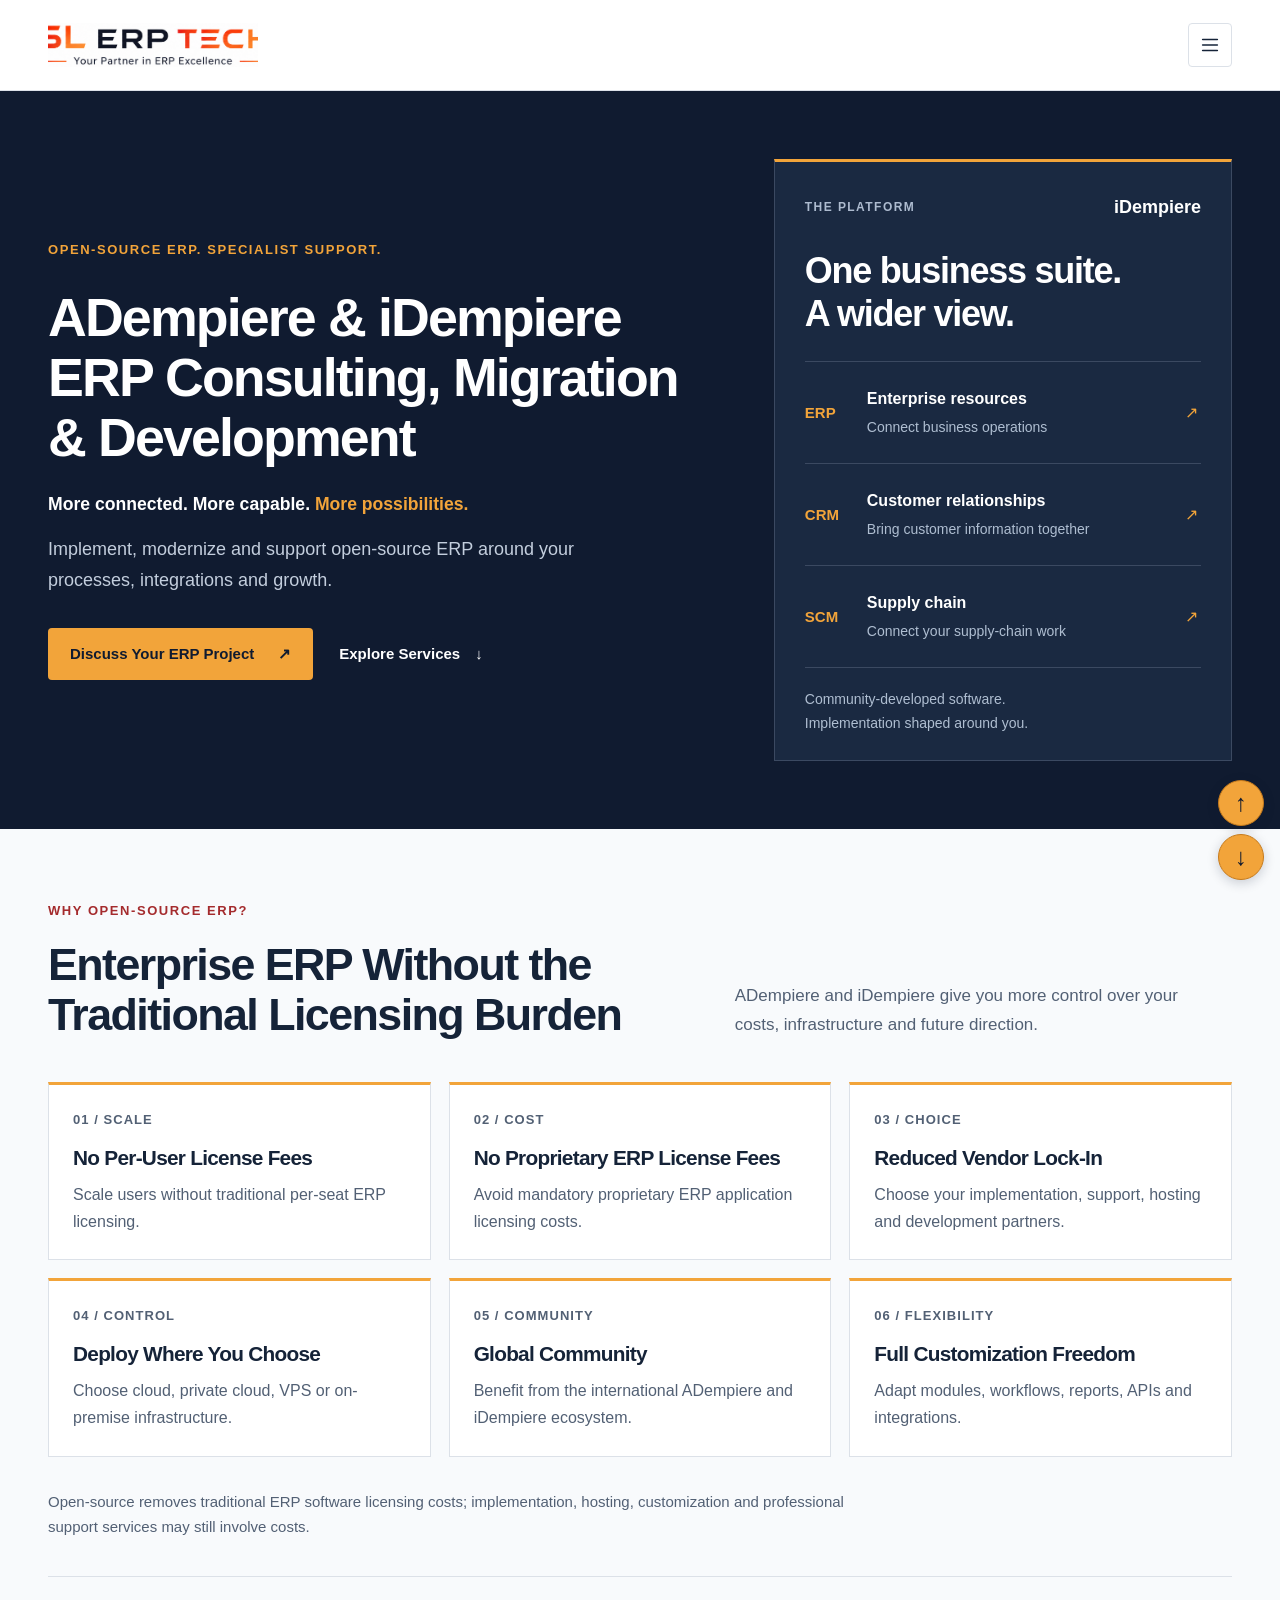
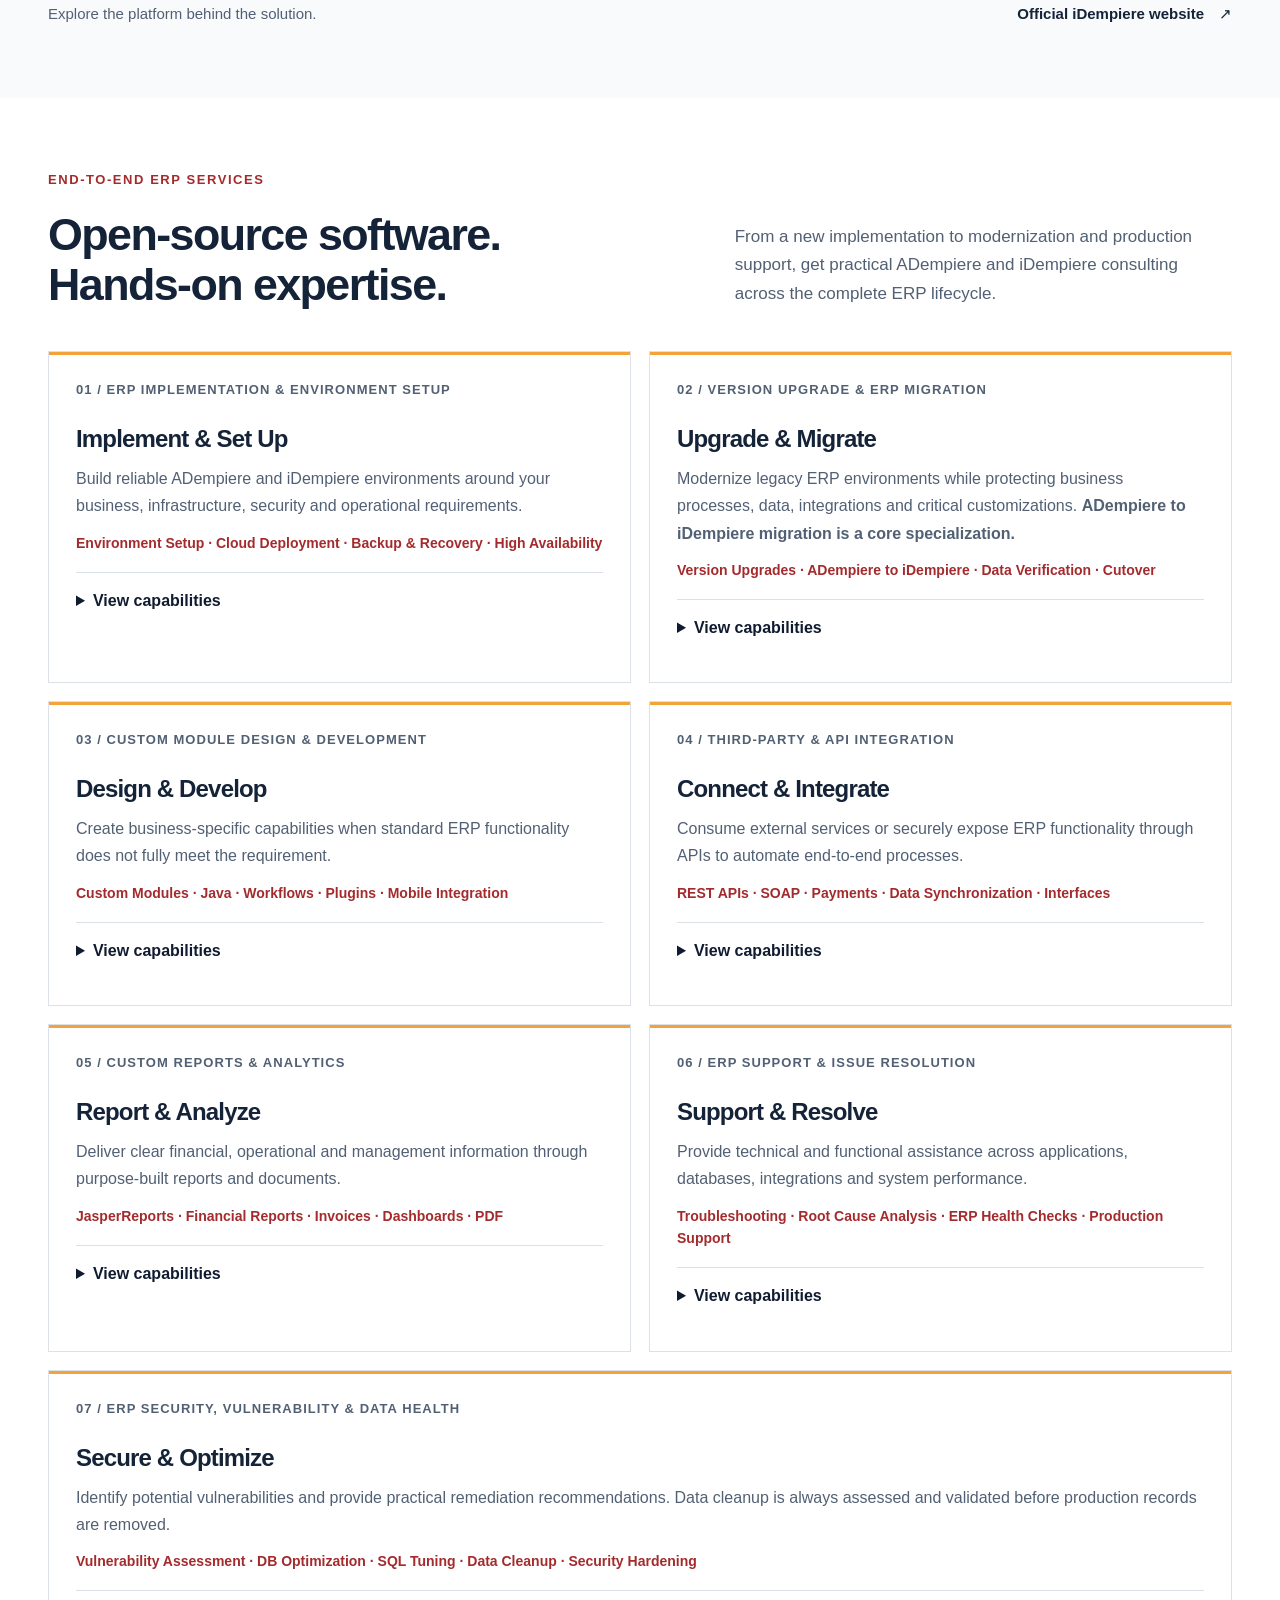
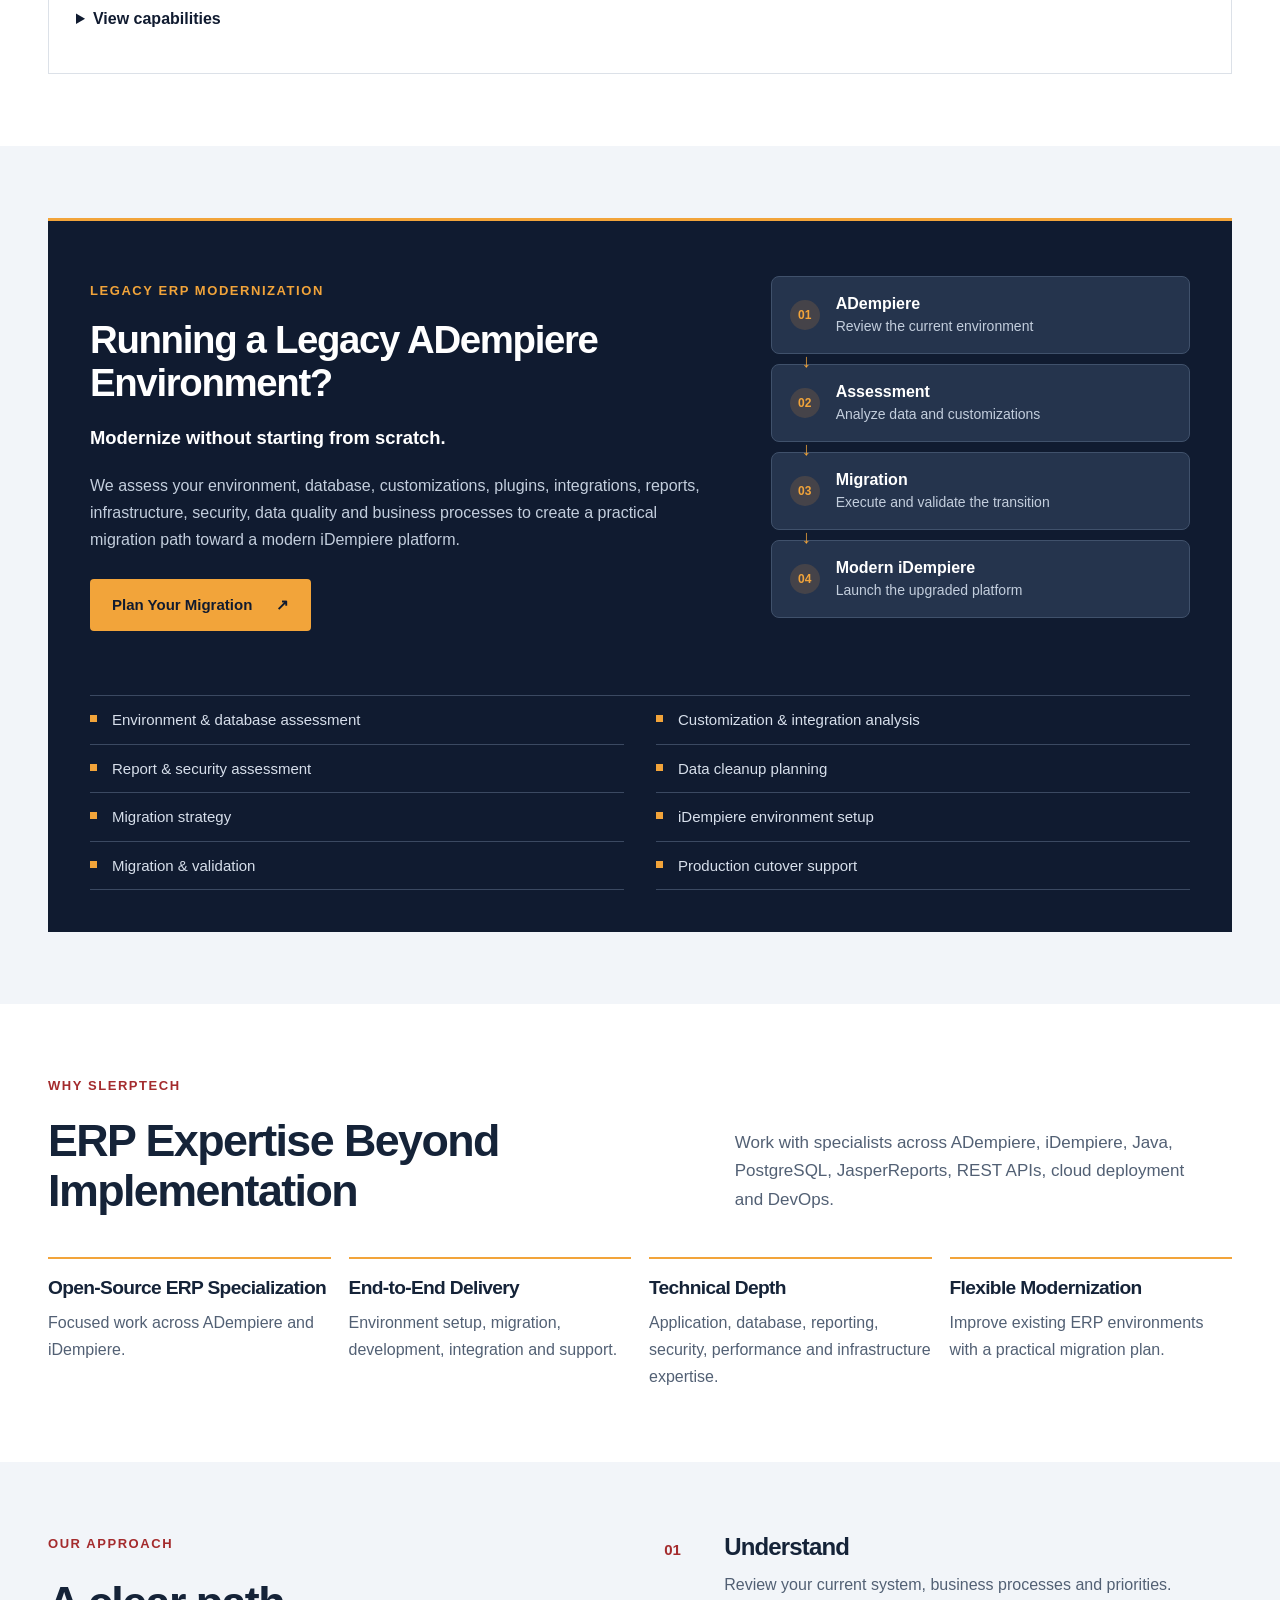
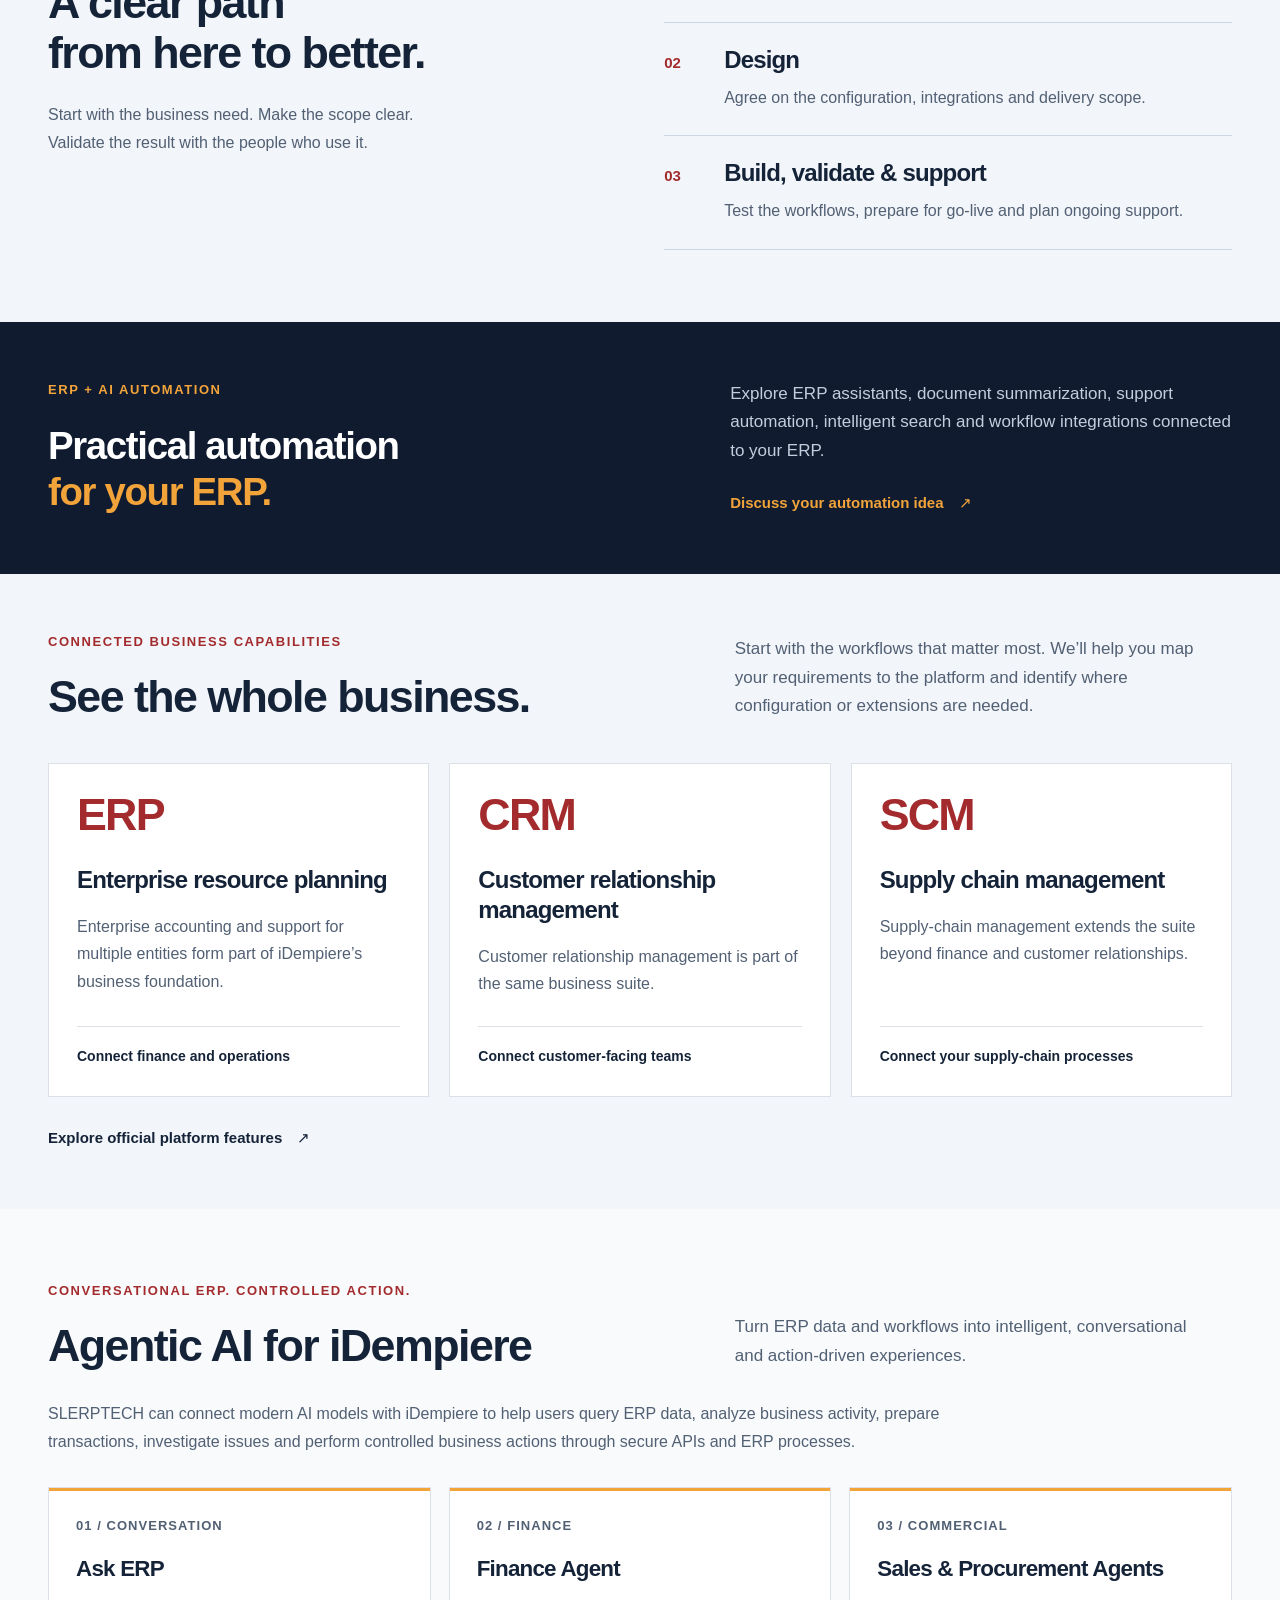
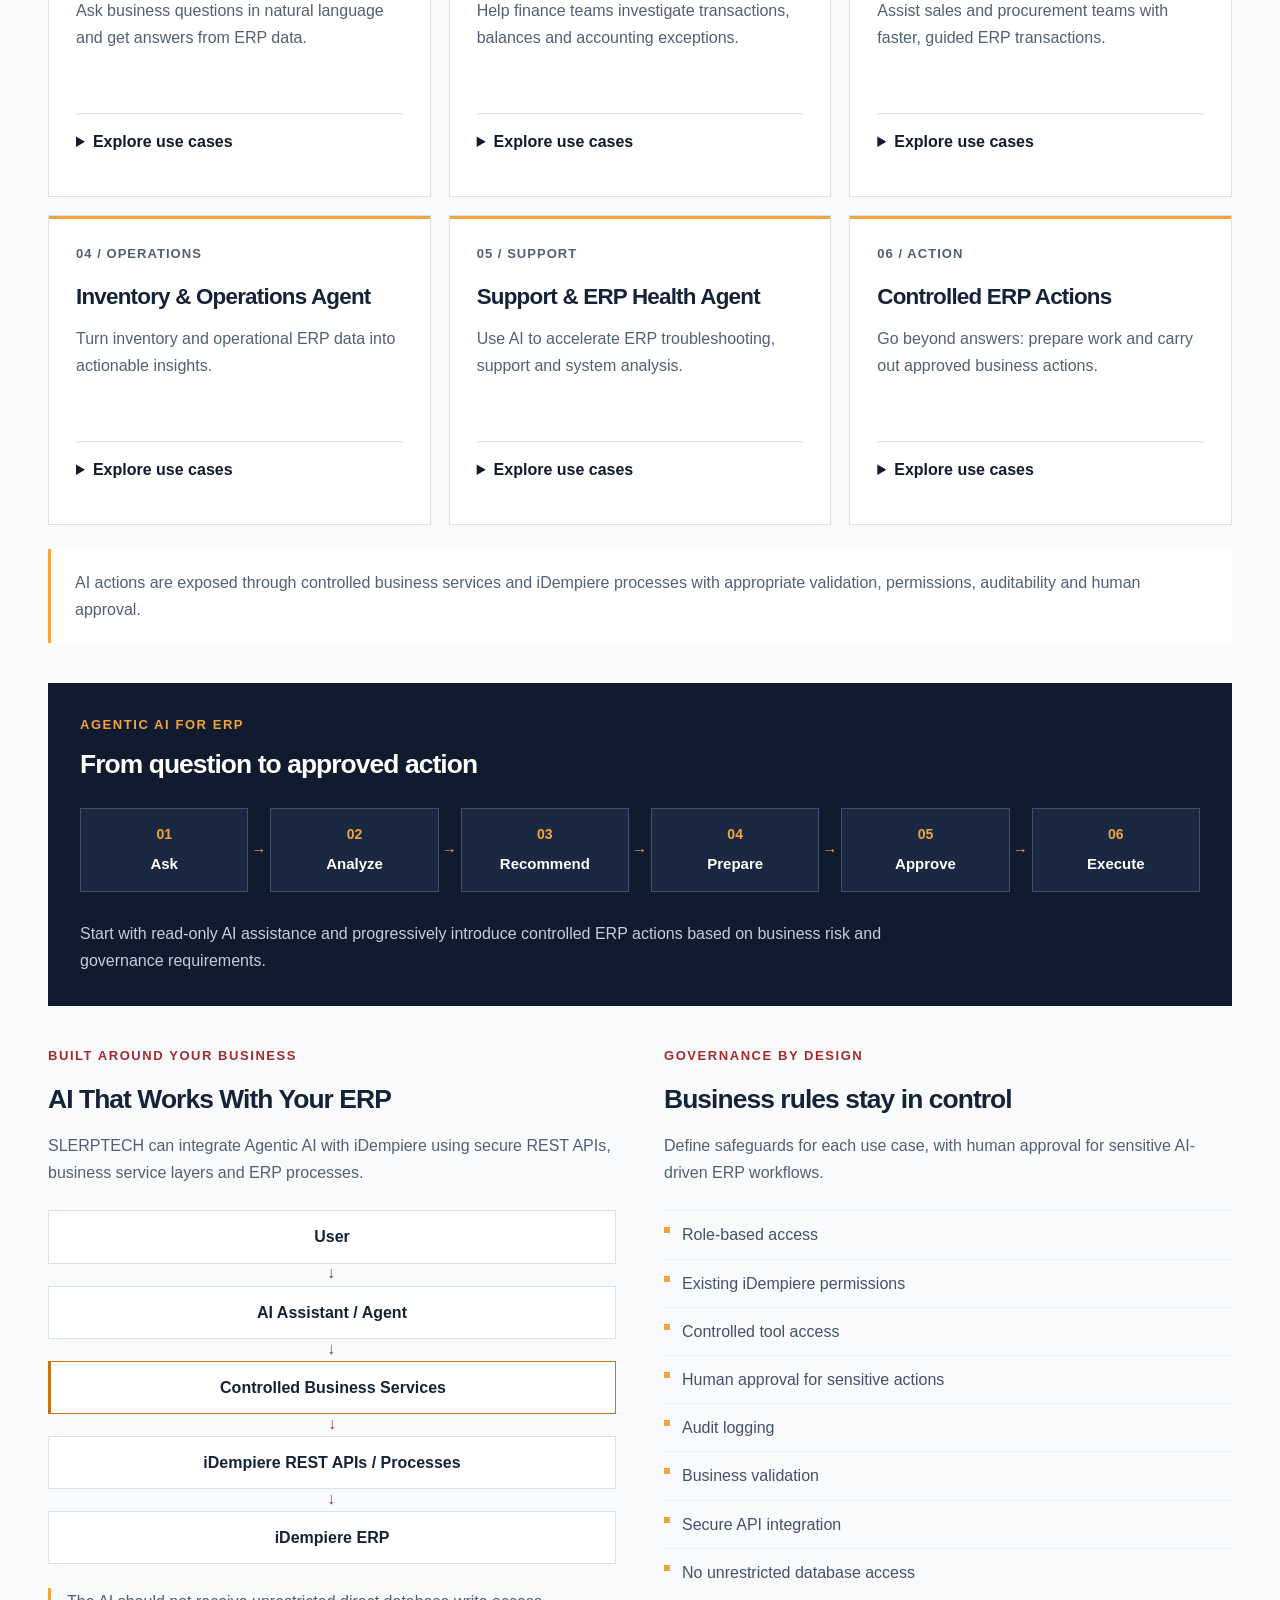
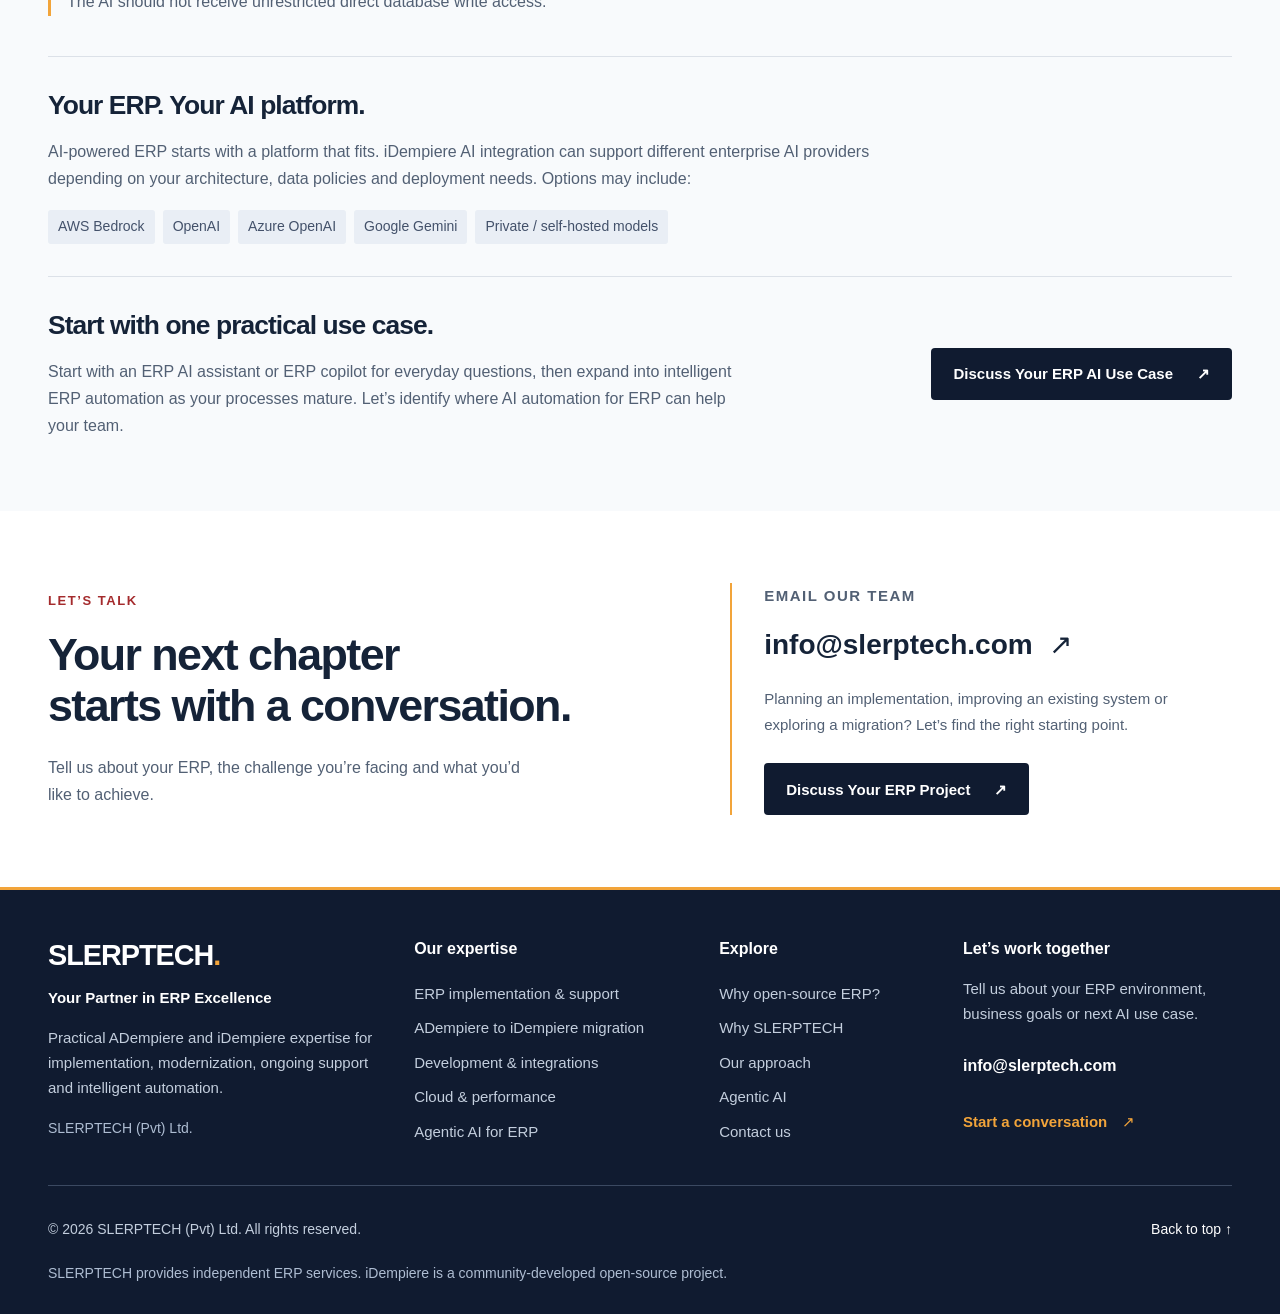
==== index.html @ d861dd17 "Fix responsive header logo framing and preserve full tagline" ====
<!DOCTYPE html>
<html lang="en">
<head>
  <meta charset="UTF-8">
  <meta name="viewport" content="width=device-width, initial-scale=1.0">
  <meta name="description" content="SLERPTECH provides ADempiere and iDempiere ERP implementation, migration, custom development, integration, optimization, security and support services.">
  <meta name="robots" content="index, follow, max-image-preview:large">
  <meta name="theme-color" content="#ffffff">
  <meta name="color-scheme" content="only light">
  <title>SLERPTECH | ADempiere &amp; iDempiere ERP Consulting</title>
  <link rel="canonical" href="https://slerptech.com/">
  <meta property="og:type" content="website">
  <meta property="og:site_name" content="SLERPTECH">
  <meta property="og:title" content="ADempiere &amp; iDempiere ERP Consulting | SLERPTECH">
  <meta property="og:description" content="ERP implementation, migration, custom development, integration, optimization, security and support for ADempiere and iDempiere.">
  <meta property="og:url" content="https://slerptech.com/">
  <meta property="og:image" content="https://slerptech.com/assets/image.png">
  <meta property="og:image:alt" content="SLERPTECH — Your Partner in ERP Excellence">
  <meta name="twitter:card" content="summary_large_image">
  <meta name="twitter:title" content="ADempiere &amp; iDempiere ERP Consulting | SLERPTECH">
  <meta name="twitter:description" content="ERP implementation, migration, development, integration, optimization, security and support services.">
  <meta name="twitter:image" content="https://slerptech.com/assets/image.png">
  <link rel="icon" type="image/png" href="assets/favicon.png">
  <link rel="stylesheet" href="styles.css?v=20260928-logo-fit">
  <script type="application/ld+json">
  {
    "@context": "https://schema.org",
    "@type": "Organization",
    "name": "SLERPTECH (PVT) LTD",
    "url": "https://slerptech.com/",
    "logo": "https://slerptech.com/assets/image.png",
    "email": "info@slerptech.com",
    "description": "ADempiere and iDempiere ERP consulting, implementation, migration, custom development, integration, optimization, security and support services.",
    "knowsAbout": [
      "ADempiere ERP",
      "iDempiere ERP",
      "ERP implementation",
      "ADempiere to iDempiere migration",
      "ERP custom development",
      "ERP integration",
      "ERP security assessment",
      "ERP performance optimization"
    ]
  }
  </script>
</head>
<body>
  <a class="skip-link" href="#main-content">Skip to content</a>
  <header class="site-header" id="page-top">
    <div class="container header-inner">
      <a class="brand" href="#top" aria-label="SLERPTECH home"><svg viewBox="160 412 2180 676" role="img" aria-label="SLERPTECH — Your Partner in ERP Excellence" preserveAspectRatio="xMidYMid meet"><image href="assets/logo1.png" width="2500" height="1500"></image></svg></a>
      <button class="menu-toggle" type="button" aria-label="Open navigation menu" aria-expanded="false" aria-controls="main-navigation" hidden>
        <svg viewBox="0 0 24 24" width="24" height="24" fill="none" stroke="currentColor" stroke-width="1.8" stroke-linecap="round" aria-hidden="true"><path class="menu-icon-open" d="M4 6h16M4 12h16M4 18h16"/><path class="menu-icon-close" d="m6 6 12 12M18 6 6 18"/></svg>
      </button>
      <nav id="main-navigation" aria-label="Main navigation">
        <a href="#idempiere">Why Open-Source ERP</a><a href="#services">Services</a><a href="#migration">Migration</a><a href="#agentic-ai" class="nav-ai">Agentic AI</a><a href="#approach">Our Approach</a><a href="#why-slerptech">About</a><a href="#contact" class="nav-contact">Discuss Your ERP Project <span aria-hidden="true">↗</span></a>
      </nav>
    </div>
  </header>
  <script src="navigation.js?v=20260927-ai-menu"></script>
  <main id="main-content">
    <section class="hero" id="top" aria-labelledby="hero-title">
      <div class="container hero-grid">
        <div class="hero-copy">
          <p class="eyebrow">OPEN-SOURCE ERP. SPECIALIST SUPPORT.</p>
          <h1 id="hero-title">ADempiere &amp; iDempiere ERP Consulting, Migration &amp; Development</h1><p class="hero-tagline">More connected. More capable. <span>More possibilities.</span></p>
          <p class="hero-description">Implement, modernize and support open-source ERP around your processes, integrations and growth.</p>
          <div class="hero-actions"><a class="button button-primary" href="#contact">Discuss Your ERP Project <span aria-hidden="true">↗</span></a><a class="text-link" href="#services">Explore Services <span aria-hidden="true">↓</span></a></div>
        </div>
        <aside class="platform-panel" aria-labelledby="platform-title">
          <div class="panel-heading"><span class="eyebrow">THE PLATFORM</span><span class="platform-name">iDempiere</span></div>
          <h2 id="platform-title">One business suite.<br>A wider view.</h2>
          <a class="platform-row" href="#erp"><span class="module-code">ERP</span><span><strong>Enterprise resources</strong><small>Connect business operations</small></span><span aria-hidden="true">↗</span></a>
          <a class="platform-row" href="#crm"><span class="module-code">CRM</span><span><strong>Customer relationships</strong><small>Bring customer information together</small></span><span aria-hidden="true">↗</span></a>
          <a class="platform-row" href="#scm"><span class="module-code">SCM</span><span><strong>Supply chain</strong><small>Connect your supply-chain work</small></span><span aria-hidden="true">↗</span></a>
          <p class="panel-note">Community-developed software.<br>Implementation shaped around you.</p>
        </aside>
      </div>
    </section>
    <section class="section-space benefits-section" id="idempiere" aria-labelledby="why-title">
      <div class="container">
        <div class="section-heading"><div><p class="eyebrow">WHY OPEN-SOURCE ERP?</p><h2 id="why-title">Enterprise ERP Without the Traditional Licensing Burden</h2></div><p>ADempiere and iDempiere give you more control over your costs, infrastructure and future direction.</p></div>
        <div class="benefit-grid">
          <article class="benefit"><span class="benefit-number">01 / SCALE</span><h3>No Per-User License Fees</h3><p>Scale users without traditional per-seat ERP licensing.</p></article>
          <article class="benefit"><span class="benefit-number">02 / COST</span><h3>No Proprietary ERP License Fees</h3><p>Avoid mandatory proprietary ERP application licensing costs.</p></article>
          <article class="benefit"><span class="benefit-number">03 / CHOICE</span><h3>Reduced Vendor Lock-In</h3><p>Choose your implementation, support, hosting and development partners.</p></article>
          <article class="benefit"><span class="benefit-number">04 / CONTROL</span><h3>Deploy Where You Choose</h3><p>Choose cloud, private cloud, VPS or on-premise infrastructure.</p></article>
          <article class="benefit"><span class="benefit-number">05 / COMMUNITY</span><h3>Global Community</h3><p>Benefit from the international ADempiere and iDempiere ecosystem.</p></article>
          <article class="benefit"><span class="benefit-number">06 / FLEXIBILITY</span><h3>Full Customization Freedom</h3><p>Adapt modules, workflows, reports, APIs and integrations.</p></article>
        </div>
        <p class="transparency-note">Open-source removes traditional ERP software licensing costs; implementation, hosting, customization and professional support services may still involve costs.</p>
        <div class="source-note"><p>Explore the platform behind the solution.</p><a class="text-link" href="https://idempiere.org/" target="_blank" rel="noopener noreferrer">Official iDempiere website <span aria-hidden="true">↗</span><span class="sr-only"> (opens in a new tab)</span></a></div>
      </div>
    </section>
    <section class="section-space" id="services" aria-labelledby="services-title">
      <div class="container"><div class="section-heading"><div><p class="eyebrow">END-TO-END ERP SERVICES</p><h2 id="services-title">Open-source software.<br>Hands-on expertise.</h2></div><p>From a new implementation to modernization and production support, get practical ADempiere and iDempiere consulting across the complete ERP lifecycle.</p></div>
        <div class="service-grid">
          <article class="service"><span class="service-index">01 / ERP IMPLEMENTATION &amp; ENVIRONMENT SETUP</span><h3>Implement &amp; Set Up</h3><p>Build reliable ADempiere and iDempiere environments around your business, infrastructure, security and operational requirements.</p><p class="service-keywords">Environment Setup · Cloud Deployment · Backup &amp; Recovery · High Availability</p><details class="service-disclosure"><summary>View capabilities</summary><div class="service-detail"><ul class="service-list"><li>New ADempiere &amp; iDempiere environments</li><li>Development, UAT &amp; production setup</li><li>Cloud &amp; on-premise deployment</li><li>Application &amp; database configuration</li><li>Environment migration &amp; go-live support</li><li>High availability architecture</li><li>Backup, recovery &amp; Disaster Recovery setup</li></ul></div></details></article>
          <article class="service service-featured"><span class="service-index">02 / VERSION UPGRADE &amp; ERP MIGRATION</span><h3>Upgrade &amp; Migrate</h3><p>Modernize legacy ERP environments while protecting business processes, data, integrations and critical customizations. <strong>ADempiere to iDempiere migration is a core specialization.</strong></p><p class="service-keywords">Version Upgrades · ADempiere to iDempiere · Data Verification · Cutover</p><details class="service-disclosure"><summary>View capabilities</summary><div class="service-detail"><ul class="service-list"><li>ADempiere &amp; iDempiere version upgrades</li><li>Legacy system &amp; database migration</li><li>Customization, plugin &amp; dependency assessment</li><li>Migration planning &amp; data verification</li><li>Migration and regression testing</li><li>Cutover planning &amp; production go-live</li></ul></div></details></article>
          <article class="service"><span class="service-index">03 / CUSTOM MODULE DESIGN &amp; DEVELOPMENT</span><h3>Design &amp; Develop</h3><p>Create business-specific capabilities when standard ERP functionality does not fully meet the requirement.</p><p class="service-keywords">Custom Modules · Java · Workflows · Plugins · Mobile Integration</p><details class="service-disclosure"><summary>View capabilities</summary><div class="service-detail"><ul class="service-list"><li>Complete new ERP module development</li><li>Custom windows, processes &amp; forms</li><li>Business and approval workflows</li><li>Rules, validations, plugins &amp; extensions</li><li>Custom Java development</li><li>Web and external applications</li><li>Mobile application integration</li></ul></div></details></article>
          <article class="service"><span class="service-index">04 / THIRD-PARTY &amp; API INTEGRATION</span><h3>Connect &amp; Integrate</h3><p>Consume external services or securely expose ERP functionality through APIs to automate end-to-end processes.</p><p class="service-keywords">REST APIs · SOAP · Payments · Data Synchronization · Interfaces</p><details class="service-disclosure"><summary>View capabilities</summary><div class="service-detail"><ul class="service-list"><li>REST APIs &amp; SOAP web services</li><li>Payment gateway &amp; banking integrations</li><li>Financial and e-commerce integrations</li><li>Upstream, downstream &amp; third-party systems</li><li>Data synchronization</li><li>Scheduled and event-driven interfaces</li></ul></div></details></article>
          <article class="service"><span class="service-index">05 / CUSTOM REPORTS &amp; ANALYTICS</span><h3>Report &amp; Analyze</h3><p>Deliver clear financial, operational and management information through purpose-built reports and documents.</p><p class="service-keywords">JasperReports · Financial Reports · Invoices · Dashboards · PDF</p><details class="service-disclosure"><summary>View capabilities</summary><div class="service-detail"><ul class="service-list"><li><strong>Financial &amp; Operational Reports</strong></li><li>Management and business-specific reports</li><li>JasperReports development</li><li>Invoices, statements &amp; document templates</li><li>Custom PDF reports &amp; dashboards</li><li>Legacy report modernization</li><li>Report customization &amp; performance tuning</li></ul></div></details></article>
          <article class="service"><span class="service-index">06 / ERP SUPPORT &amp; ISSUE RESOLUTION</span><h3>Support &amp; Resolve</h3><p>Provide technical and functional assistance across applications, databases, integrations and system performance.</p><p class="service-keywords">Troubleshooting · Root Cause Analysis · ERP Health Checks · Production Support</p><details class="service-disclosure"><summary>View capabilities</summary><div class="service-detail"><ul class="service-list"><li>Production investigation &amp; issue resolution</li><li>Application and database troubleshooting</li><li>Integration and performance issue resolution</li><li>Root cause analysis</li><li>Functional &amp; technical support</li><li>ERP health checks &amp; preventive maintenance</li><li>Environment, patch &amp; upgrade support</li><li>Post-implementation &amp; production support</li></ul></div></details></article>
          <article class="service service-wide"><span class="service-index">07 / ERP SECURITY, VULNERABILITY &amp; DATA HEALTH</span><h3>Secure &amp; Optimize</h3><p>Identify potential vulnerabilities and provide practical remediation recommendations. Data cleanup is always assessed and validated before production records are removed.</p><p class="service-keywords">Vulnerability Assessment · DB Optimization · SQL Tuning · Data Cleanup · Security Hardening</p><details class="service-disclosure"><summary>View capabilities</summary><div class="service-detail"><div class="service-groups"><div><h4>ERP security</h4><ul class="service-list"><li>ERP vulnerability &amp; security assessment</li><li>Application, database &amp; infrastructure review</li><li>User access, role &amp; permission review</li><li>Authorization &amp; configuration assessment</li><li>Legacy component &amp; dependency review</li><li>Security hardening recommendations</li></ul></div><div><h4>Database health</h4><ul class="service-list"><li>Database health &amp; growth analysis</li><li>Historical and obsolete data review</li><li>Validated old-data cleanup &amp; archival</li><li>Database size optimization</li><li>Maintenance recommendations</li></ul></div><div><h4>ERP performance</h4><ul class="service-list"><li>Application, database &amp; SQL analysis</li><li>Slow query and transaction investigation</li><li>Index, JVM, memory &amp; resource optimization</li><li>Infrastructure bottleneck assessment</li><li>Slow screen, process &amp; report tuning</li><li>Performance monitoring recommendations</li></ul></div></div></div></details></article>
        </div>
      </div>
    </section>
    <section class="migration-section section-space" id="migration" aria-label="ADempiere to iDempiere migration"><div class="container">
        <aside class="modernization-callout" aria-labelledby="modernization-title">
          <div class="modernization-copy">
            <p class="eyebrow">LEGACY ERP MODERNIZATION</p>
            <h3 id="modernization-title">Running a Legacy ADempiere Environment?</h3>
            <p class="modernization-lead">Modernize without starting from scratch.</p>
            <p>We assess your environment, database, customizations, plugins, integrations, reports, infrastructure, security, data quality and business processes to create a practical migration path toward a modern iDempiere platform.</p>
            <a class="button button-primary" href="mailto:info@slerptech.com?subject=ERP%20migration%20discussion">Plan Your Migration <span aria-hidden="true">↗</span></a>
          </div>
          <ol class="migration-path" aria-label="Migration journey">
            <li><span class="migration-step-number">01</span><div><strong>ADempiere</strong><small>Review the current environment</small></div></li>
            <li><span class="migration-step-number">02</span><div><strong>Assessment</strong><small>Analyze data and customizations</small></div></li>
            <li><span class="migration-step-number">03</span><div><strong>Migration</strong><small>Execute and validate the transition</small></div></li>
            <li><span class="migration-step-number">04</span><div><strong>Modern iDempiere</strong><small>Launch the upgraded platform</small></div></li>
          </ol><ul class="modernization-list" aria-label="ERP modernization capabilities">
            <li>Environment &amp; database assessment</li><li>Customization &amp; integration analysis</li><li>Report &amp; security assessment</li><li>Data cleanup planning</li><li>Migration strategy</li><li>iDempiere environment setup</li><li>Migration &amp; validation</li><li>Production cutover support</li>
          </ul>
        </aside>
    </div></section>
    <section class="section-space trust-section" id="why-slerptech" aria-labelledby="trust-title"><div class="container">
      <div class="section-heading"><div><p class="eyebrow">WHY SLERPTECH</p><h2 id="trust-title">ERP Expertise Beyond Implementation</h2></div><p>Work with specialists across ADempiere, iDempiere, Java, PostgreSQL, JasperReports, REST APIs, cloud deployment and DevOps.</p></div>
      <div class="trust-grid">
        <article><h3>Open-Source ERP Specialization</h3><p>Focused work across ADempiere and iDempiere.</p></article>
        <article><h3>End-to-End Delivery</h3><p>Environment setup, migration, development, integration and support.</p></article>
        <article><h3>Technical Depth</h3><p>Application, database, reporting, security, performance and infrastructure expertise.</p></article>
        <article><h3>Flexible Modernization</h3><p>Improve existing ERP environments with a practical migration plan.</p></article>
      </div>
    </div></section>
    <section class="approach-section" id="approach" aria-labelledby="approach-title"><div class="container approach-grid"><div><p class="eyebrow">OUR APPROACH</p><h2 id="approach-title">A clear path<br>from here to better.</h2><p class="approach-intro">Start with the business need. Make the scope clear. Validate the result with the people who use it.</p></div><ol class="steps"><li><span class="step-number">01</span><div><h3>Understand</h3><p>Review your current system, business processes and priorities.</p></div></li><li><span class="step-number">02</span><div><h3>Design</h3><p>Agree on the configuration, integrations and delivery scope.</p></div></li><li><span class="step-number">03</span><div><h3>Build, validate &amp; support</h3><p>Test the workflows, prepare for go-live and plan ongoing support.</p></div></li></ol></div></section>
    <section class="ai-section" id="ai" aria-labelledby="ai-title"><div class="container ai-grid"><div><p class="eyebrow">ERP + AI AUTOMATION</p><h2 id="ai-title">Practical automation<br><span>for your ERP.</span></h2></div><div class="ai-copy"><p>Explore ERP assistants, document summarization, support automation, intelligent search and workflow integrations connected to your ERP.</p><a class="text-link" href="mailto:info@slerptech.com?subject=AI%20and%20automation%20enquiry">Discuss your automation idea <span aria-hidden="true">↗</span></a></div></div></section>
    <section class="capabilities section-space" aria-labelledby="capabilities-title">
      <div class="container"><div class="section-heading"><div><p class="eyebrow">CONNECTED BUSINESS CAPABILITIES</p><h2 id="capabilities-title">See the whole business.</h2></div><p>Start with the workflows that matter most. We’ll help you map your requirements to the platform and identify where configuration or extensions are needed.</p></div>
        <div class="capability-grid">
          <article id="erp" class="capability"><span class="module-label">ERP</span><h3>Enterprise resource planning</h3><p>Enterprise accounting and support for multiple entities form part of iDempiere’s business foundation.</p><span class="capability-caption">Connect finance and operations</span></article>
          <article id="crm" class="capability"><span class="module-label">CRM</span><h3>Customer relationship management</h3><p>Customer relationship management is part of the same business suite.</p><span class="capability-caption">Connect customer-facing teams</span></article>
          <article id="scm" class="capability"><span class="module-label">SCM</span><h3>Supply chain management</h3><p>Supply-chain management extends the suite beyond finance and customer relationships.</p><span class="capability-caption">Connect your supply-chain processes</span></article>
        </div>
        <a class="text-link platform-source" href="https://idempiere.org/features/" target="_blank" rel="noopener noreferrer">Explore official platform features <span aria-hidden="true">↗</span><span class="sr-only"> (opens in a new tab)</span></a>
      </div>
    </section>
    <section class="section-space agentic-section" id="agentic-ai" aria-labelledby="agentic-title">
      <div class="container">
        <div class="section-heading"><div><p class="eyebrow">CONVERSATIONAL ERP. CONTROLLED ACTION.</p><h2 id="agentic-title">Agentic AI for iDempiere</h2></div><p>Turn ERP data and workflows into intelligent, conversational and action-driven experiences.</p></div>
        <p class="agentic-intro">SLERPTECH can connect modern AI models with iDempiere to help users query ERP data, analyze business activity, prepare transactions, investigate issues and perform controlled business actions through secure APIs and ERP processes.</p>
        <div class="agent-grid">
          <article class="service agent-card"><span class="service-index">01 / CONVERSATION</span><h3>Ask ERP</h3><p>Ask business questions in natural language and get answers from ERP data.</p><details class="service-disclosure"><summary>Explore use cases<span class="sr-only"> for Ask ERP</span></summary><div class="service-detail"><ul class="service-list"><li>Ask for invoice details</li><li>Check customer balances</li><li>View sales orders</li><li>Find overdue invoices</li><li>Check inventory</li><li>Query operational data</li><li>Request summaries and explanations</li></ul></div></details></article>
          <article class="service agent-card"><span class="service-index">02 / FINANCE</span><h3>Finance Agent</h3><p>Help finance teams investigate transactions, balances and accounting exceptions.</p><details class="service-disclosure"><summary>Explore use cases<span class="sr-only"> for Finance Agent</span></summary><div class="service-detail"><ul class="service-list"><li>Accounts receivable analysis</li><li>Accounts payable analysis</li><li>GL investigation</li><li>Unposted document checks</li><li>Customer balance summaries</li><li>Finance exception detection</li><li>Period-end assistance</li><li>Reconciliation support</li></ul></div></details></article>
          <article class="service agent-card"><span class="service-index">03 / COMMERCIAL</span><h3>Sales &amp; Procurement Agents</h3><p>Assist sales and procurement teams with faster, guided ERP transactions.</p><details class="service-disclosure"><summary>Explore use cases<span class="sr-only"> for Sales &amp; Procurement Agents</span></summary><div class="service-detail"><ul class="service-list"><li>Sales quotation assistance</li><li>Sales order preparation</li><li>Customer and product lookup</li><li>Supplier analysis</li><li>Purchase request preparation</li><li>Purchase order assistance</li><li>Reorder recommendations</li><li>Approval workflow support</li></ul></div></details></article>
          <article class="service agent-card"><span class="service-index">04 / OPERATIONS</span><h3>Inventory &amp; Operations Agent</h3><p>Turn inventory and operational ERP data into actionable insights.</p><details class="service-disclosure"><summary>Explore use cases<span class="sr-only"> for Inventory &amp; Operations Agent</span></summary><div class="service-detail"><ul class="service-list"><li>Stock level analysis</li><li>Shortage detection</li><li>Excess stock detection</li><li>Slow-moving inventory</li><li>Replenishment recommendations</li><li>Warehouse exceptions</li><li>Operational alerts</li><li>Inventory summaries</li></ul></div></details></article>
          <article class="service agent-card"><span class="service-index">05 / SUPPORT</span><h3>Support &amp; ERP Health Agent</h3><p>Use AI to accelerate ERP troubleshooting, support and system analysis.</p><details class="service-disclosure"><summary>Explore use cases<span class="sr-only"> for Support &amp; ERP Health Agent</span></summary><div class="service-detail"><ul class="service-list"><li>ERP issue investigation</li><li>Error analysis</li><li>Configuration review</li><li>Integration failure investigation</li><li>Performance issue analysis</li><li>Database/query troubleshooting</li><li>Support ticket assistance</li><li>Root cause suggestions</li></ul></div></details></article>
          <article class="service agent-card"><span class="service-index">06 / ACTION</span><h3>Controlled ERP Actions</h3><p>Go beyond answers: prepare work and carry out approved business actions.</p><details class="service-disclosure"><summary>Explore use cases<span class="sr-only"> for Controlled ERP Actions</span></summary><div class="service-detail"><ul class="service-list"><li>Create draft sales orders</li><li>Create draft purchase orders</li><li>Prepare transactions</li><li>Trigger approved ERP processes</li><li>Generate reports</li><li>Update controlled records</li><li>Route approvals</li><li>Execute low-risk automated actions</li></ul></div></details></article>
        </div>
        <p class="agentic-control-note">AI actions are exposed through controlled business services and iDempiere processes with appropriate validation, permissions, auditability and human approval.</p>
        <div class="agent-journey" aria-labelledby="agent-journey-title">
          <p class="eyebrow">AGENTIC AI FOR ERP</p><h3 id="agent-journey-title">From question to approved action</h3>
          <ol class="agent-journey-steps"><li><span>01</span>Ask</li><li><span>02</span>Analyze</li><li><span>03</span>Recommend</li><li><span>04</span>Prepare</li><li><span>05</span>Approve</li><li><span>06</span>Execute</li></ol>
          <p>Start with read-only AI assistance and progressively introduce controlled ERP actions based on business risk and governance requirements.</p>
        </div>
        <div class="agent-integration">
          <div class="agent-architecture"><p class="eyebrow">BUILT AROUND YOUR BUSINESS</p><h3>AI That Works With Your ERP</h3><p>SLERPTECH can integrate Agentic AI with iDempiere using secure REST APIs, business service layers and ERP processes.</p>
            <ol class="agent-architecture-flow" aria-label="AI integration architecture"><li>User</li><li>AI Assistant / Agent</li><li>Controlled Business Services</li><li>iDempiere REST APIs / Processes</li><li>iDempiere ERP</li></ol>
            <p class="agent-architecture-note">The AI should not receive unrestricted direct database write access.</p>
          </div>
          <div class="agent-governance"><p class="eyebrow">GOVERNANCE BY DESIGN</p><h3>Business rules stay in control</h3><p>Define safeguards for each use case, with human approval for sensitive AI-driven ERP workflows.</p>
            <ul class="service-list"><li>Role-based access</li><li>Existing iDempiere permissions</li><li>Controlled tool access</li><li>Human approval for sensitive actions</li><li>Audit logging</li><li>Business validation</li><li>Secure API integration</li><li>No unrestricted database access</li></ul>
          </div>
        </div>
        <div class="agent-platforms"><h3>Your ERP. Your AI platform.</h3><p>AI-powered ERP starts with a platform that fits. iDempiere AI integration can support different enterprise AI providers depending on your architecture, data policies and deployment needs. Options may include:</p><ul class="tags" aria-label="AI platform options"><li>AWS Bedrock</li><li>OpenAI</li><li>Azure OpenAI</li><li>Google Gemini</li><li>Private / self-hosted models</li></ul></div>
        <div class="agent-cta"><div><h3>Start with one practical use case.</h3><p>Start with an ERP AI assistant or ERP copilot for everyday questions, then expand into intelligent ERP automation as your processes mature. Let’s identify where AI automation for ERP can help your team.</p></div><a class="button button-dark" href="#contact">Discuss Your ERP AI Use Case <span aria-hidden="true">↗</span></a></div>
      </div>
    </section>
    <section class="section-space contact" id="contact" aria-labelledby="contact-title"><div class="container contact-grid"><div><p class="eyebrow">LET’S TALK</p><h2 id="contact-title">Your next chapter<br>starts with a conversation.</h2><p>Tell us about your ERP, the challenge you’re facing and what you’d like to achieve.</p></div><div class="contact-details"><p class="contact-label">EMAIL OUR TEAM</p><a class="email-link" href="mailto:info@slerptech.com">info@slerptech.com <span aria-hidden="true">↗</span></a><p>Planning an implementation, improving an existing system or exploring a migration? Let’s find the right starting point.</p><a class="button button-dark" href="mailto:info@slerptech.com?subject=ERP%20project%20enquiry">Discuss Your ERP Project <span aria-hidden="true">↗</span></a></div></div></section>
  </main>
  <footer id="page-bottom" class="site-footer">
    <div class="container">
      <div class="footer-grid">
        <div class="footer-company">
          <a href="#top" class="footer-wordmark" aria-label="SLERPTECH home">SLERPTECH<span aria-hidden="true">.</span></a>
          <p class="footer-tagline">Your Partner in ERP Excellence</p>
          <p>Practical ADempiere and iDempiere expertise for implementation, modernization, ongoing support and intelligent automation.</p>
          <p class="footer-company-name">SLERPTECH (Pvt) Ltd.</p>
        </div>
        <nav class="footer-nav" aria-labelledby="footer-services-title">
          <h2 id="footer-services-title">Our expertise</h2>
          <ul><li><a href="#services">ERP implementation &amp; support</a></li><li><a href="#migration">ADempiere to iDempiere migration</a></li><li><a href="#services">Development &amp; integrations</a></li><li><a href="#services">Cloud &amp; performance</a></li><li><a href="#agentic-ai">Agentic AI for ERP</a></li></ul>
        </nav>
        <nav class="footer-nav" aria-labelledby="footer-explore-title">
          <h2 id="footer-explore-title">Explore</h2>
          <ul><li><a href="#idempiere">Why open-source ERP?</a></li><li><a href="#why-slerptech">Why SLERPTECH</a></li><li><a href="#approach">Our approach</a></li><li><a href="#agentic-ai">Agentic AI</a></li><li><a href="#contact">Contact us</a></li></ul>
        </nav>
        <div class="footer-contact">
          <h2>Let’s work together</h2>
          <p>Tell us about your ERP environment, business goals or next AI use case.</p>
          <a class="footer-email" href="mailto:info@slerptech.com">info@slerptech.com</a>
          <a class="text-link" href="#contact">Start a conversation <span aria-hidden="true">↗</span></a>
        </div>
      </div>
      <div class="footer-bottom"><p>© <span id="year">2026</span> SLERPTECH (Pvt) Ltd. All rights reserved.</p><a href="#top">Back to top <span aria-hidden="true">↑</span></a></div>
      <p class="footer-disclaimer">SLERPTECH provides independent ERP services. iDempiere is a community-developed open-source project.</p>
    </div>
  </footer>
  <div class="scroll-controls" role="group" aria-label="Page navigation">
    <a href="#page-top" class="scroll-button" aria-label="Back to top" title="Back to top"><span aria-hidden="true">↑</span></a>
    <a href="#page-bottom" class="scroll-button" aria-label="Go to bottom" title="Go to bottom"><span aria-hidden="true">↓</span></a>
  </div>
  <script>document.getElementById('year').textContent = new Date().getFullYear();</script>
  <script src="entrance.js?v=20260927-agentic-ai" defer></script>
</body>
</html>
---- styles.css ----
:root {
  color-scheme: only light;
  --navy: #101b30;
  --navy-light: #1a2941;
  --orange: #f2a43a;
  --ink: #152338;
  --muted: #526074;
  --line: #dce1e8;
  --red: #a42b2d;
}
* { box-sizing: border-box; }
html { scroll-behavior: smooth; scroll-padding-top: 30px; }
body { margin: 0; font-family: ui-sans-serif, -apple-system, BlinkMacSystemFont, "Segoe UI", sans-serif; font-size: 16px; line-height: 1.7; color: var(--ink); background: #fff; }
a { color: inherit; text-decoration: none; }
a:focus-visible { outline: 3px solid #c57516; outline-offset: 6px; }
a, button { -webkit-tap-highlight-color: transparent; }
h1, h2, h3, p { margin: 0; }
h1, h2, h3 { line-height: 1.12; letter-spacing: -.035em; }
h1 { font-size: clamp(3rem, 5.2vw, 4.9rem); font-weight: 650; }
h2 { font-size: clamp(2.15rem, 3.5vw, 3.25rem); font-weight: 600; }
h3 { font-size: 1.65rem; font-weight: 600; }
.container { width: min(1240px, calc(100% - 96px)); margin-inline: auto; }
.skip-link { position: fixed; top: -100px; left: 16px; background: #fff; padding: 12px 20px; z-index: 100; }
.skip-link:focus { top: 12px; }
.sr-only { position: absolute; width: 1px; height: 1px; padding: 0; margin: -1px; overflow: hidden; clip-path: inset(50%); white-space: nowrap; }
.site-header { color-scheme: only light; background: #fff; color: var(--ink); border-bottom: 1px solid var(--line); }
.header-inner { min-height: 100px; display: flex; align-items: center; justify-content: space-between; gap: 28px; }
.brand { display: block; width: 252px; height: 78px; flex-shrink: 0; background: #fff; }
/* Frame the original logo artwork without its oversized white canvas. */
.brand svg { display: block; width: 100%; height: 100%; }
nav { display: flex; align-items: center; gap: 28px; font-size: .9375rem; font-weight: 550; }
nav a { padding-block: 10px; }
nav a:hover { color: var(--red); }
.nav-contact { padding: 10px 18px; border: 1px solid var(--line); border-radius: 4px; display: flex; gap: 24px; }
.hero { background: var(--navy); color: #fff; }
.hero-grid { display: grid; grid-template-columns: 1.35fr 1fr; gap: 64px; padding-block: 80px; align-items: center; }
.eyebrow { font-size: .8125rem; font-weight: 650; letter-spacing: .12em; line-height: 1.6; }
.hero .eyebrow { color: var(--orange); margin-bottom: 26px; }
h1 span { color: var(--orange); }
.hero-description { margin-top: 28px; color: #c3cedd; font-size: 1.125rem; max-width: 570px; }
.hero-actions { display: flex; align-items: center; flex-wrap: wrap; gap: 26px; margin-top: 32px; }
.button { display: inline-flex; align-items: center; justify-content: center; gap: 24px; min-height: 52px; padding: 13px 22px; border-radius: 4px; font-weight: 600; font-size: .9375rem; transition: background .18s ease, transform .18s ease, filter .18s ease; }
.button:focus-visible { outline: 3px solid #c57516; outline-offset: 3px; box-shadow: 0 0 0 6px #fff; }
.button:active { transform: translateY(1px); filter: brightness(.96); }
.button-primary { background: var(--orange); color: var(--navy); }
.text-link { display: inline-flex; align-items: center; gap: 15px; font-size: .9375rem; font-weight: 550; text-underline-offset: 6px; }
.text-link:hover { text-decoration: underline; }
.specialism { display: flex; gap: 12px; flex-wrap: wrap; margin-top: 38px; font-size: .875rem; color: #aebdd2; }
.platform-panel { min-width: 0; padding: 30px 30px 24px; background: var(--navy-light); border: 1px solid #3b4961; border-top: 3px solid var(--orange); }
.panel-heading { display: flex; justify-content: space-between; align-items: center; gap: 16px; }
.panel-heading .eyebrow { color: #adbbcf; margin: 0; font-size: .75rem; }
.platform-name { font-size: 1.125rem; font-weight: 650; }
.platform-panel h2 { font-size: 2.25rem; line-height: 1.2; margin-block: 26px; }
.platform-row { display: grid; grid-template-columns: 48px 1fr 16px; gap: 14px; align-items: center; border-top: 1px solid #3b4961; padding-block: 23px; }
.module-code { color: var(--orange); font-size: .9375rem; font-weight: 650; }
.platform-row strong { display: block; font-size: 1rem; font-weight: 550; }
.platform-row small { display: block; color: #afbed1; font-size: .875rem; margin-top: 4px; }
.platform-row:hover strong { color: var(--orange); }
.platform-row > span:last-child { color: var(--orange); }
.panel-note { border-top: 1px solid #3b4961; padding-top: 20px; font-size: .875rem; color: #afbed1; }
.section-space { padding-block: 88px; }
.section-heading { display: grid; grid-template-columns: 1.2fr 1fr; gap: 90px; align-items: end; margin-bottom: 42px; }
.section-heading .eyebrow, .contact .eyebrow { color: var(--red); margin-bottom: 18px; }
.section-heading > p { color: var(--muted); max-width: 480px; font-size: 1.0625rem; }
.benefit-grid { display: grid; grid-template-columns: repeat(3, 1fr); gap: 36px; }
.benefit { border-top: 2px solid var(--orange); padding-top: 24px; }
.benefit-number { display: block; color: var(--muted); font-size: .8125rem; font-weight: 650; letter-spacing: .08em; margin-bottom: 20px; }
.benefit h3 { font-size: 1.5rem; }
.benefit p { color: var(--muted); margin-top: 15px; }
.source-note { margin-top: 36px; padding-top: 24px; border-top: 1px solid var(--line); display: flex; justify-content: space-between; flex-wrap: wrap; gap: 12px; font-size: .9375rem; }
.source-note p { color: var(--muted); }
.capabilities { background: #f2f5f9; }
.capability-grid { display: grid; grid-template-columns: repeat(3, 1fr); gap: 20px; }
.capability { background: #fff; border: 1px solid var(--line); padding: 28px; display: flex; flex-direction: column; }
.module-label { font-size: 2.8rem; line-height: 1; letter-spacing: -.04em; font-weight: 650; color: var(--red); margin-bottom: 28px; }
.capability h3 { font-size: 1.5rem; line-height: 1.25; }
.capability p { color: var(--muted); margin-top: 18px; padding-bottom: 28px; }
.capability-caption { margin-top: auto; padding-top: 18px; border-top: 1px solid var(--line); font-size: .875rem; font-weight: 550; }
.platform-source { margin-top: 28px; }
.modernization-callout { display: grid; grid-template-columns: 1.25fr .85fr; gap: 64px; padding: 42px; margin-bottom: 42px; background: var(--navy); color: #fff; border-top: 3px solid var(--orange); }
.modernization-callout .eyebrow { color: var(--orange); margin-bottom: 16px; }
.modernization-callout h3 { font-size: clamp(1.8rem, 3vw, 2.6rem); }
.modernization-callout p { color: #c3cedd; margin-top: 18px; max-width: 700px; }
.modernization-callout .modernization-lead { color: #fff; font-size: 1.15rem; font-weight: 600; }
.modernization-callout .button { margin-top: 26px; }
.modernization-list { align-self: center; list-style: none; padding: 0; margin: 0; border-top: 1px solid #3b4961; }
.modernization-list li { position: relative; padding: 11px 0 11px 22px; border-bottom: 1px solid #3b4961; color: #d7dfeb; font-size: .9375rem; }
.modernization-list li::before { content: ""; position: absolute; left: 0; top: 1.2rem; width: 7px; height: 7px; background: var(--orange); }
.service-grid { display: grid; grid-template-columns: 1fr 1fr; border-top: 1px solid var(--line); border-left: 1px solid var(--line); }
.service { border-right: 1px solid var(--line); border-bottom: 1px solid var(--line); padding: 36px; box-shadow: inset 0 3px 0 var(--orange); }
.service-wide { grid-column: 1 / -1; }
.service-index { display: block; color: var(--muted); font-size: .8125rem; font-weight: 650; letter-spacing: .08em; margin-bottom: 25px; }
.service h3 { font-size: 1.9rem; }
.service p { color: var(--muted); margin-top: 20px; }
.service-list { padding: 0; margin: 24px 0 0; list-style: none; }
.service-list li { position: relative; padding: 8px 0 8px 18px; border-top: 1px solid #edf0f4; color: #43516a; font-size: .9375rem; line-height: 1.45; }
.service-list li::before { content: ""; position: absolute; left: 0; top: 1rem; width: 6px; height: 6px; background: var(--orange); }
.service-groups { display: grid; grid-template-columns: repeat(3, 1fr); gap: 32px; margin-top: 28px; }
.service-groups h4 { margin: 0; font-size: 1rem; letter-spacing: .02em; color: var(--red); text-transform: uppercase; }
.service-groups .service-list { margin-top: 12px; }
.tags { padding: 0; margin: 24px 0 0; list-style: none; display: flex; flex-wrap: wrap; gap: 8px; }
.tags li { background: #f1f4f8; padding: 5px 10px; border-radius: 3px; font-size: .875rem; color: #43516a; }
.approach-section { background: #f2f5f9; padding-block: 72px; }
.approach-grid { display: grid; grid-template-columns: 1fr 1.1fr; align-items: start; gap: 100px; }
.approach-section .eyebrow { color: var(--red); margin-bottom: 22px; }
.approach-intro { color: var(--muted); margin-top: 24px; max-width: 400px; }
.steps { list-style: none; padding: 0; margin: 0; }
.steps li { display: grid; grid-template-columns: 40px 1fr; gap: 20px; padding-block: 24px; border-bottom: 1px solid #ced6e1; }
.steps li:first-child { padding-top: 0; }
.step-number { color: var(--red); font-size: .9375rem; font-weight: 650; padding-top: 3px; }
.steps h3 { font-size: 1.5rem; }
.steps p { margin-top: 10px; color: var(--muted); }
.ai-section { background: var(--navy); color: #fff; padding-block: 72px; }
.ai-grid { display: grid; grid-template-columns: 1.2fr 1fr; gap: 80px; align-items: center; }
.ai-section .eyebrow { color: var(--orange); margin-bottom: 22px; }
.ai-section h2 { font-size: clamp(2rem, 3vw, 3rem); line-height: 1.2; }
.ai-section h2 span { color: var(--orange); }
.ai-copy p { color: #c3cedd; font-size: 1.0625rem; }
.ai-copy .text-link { color: var(--orange); margin-top: 24px; }
.contact-grid { display: grid; grid-template-columns: 1.2fr 1fr; gap: 80px; align-items: center; }
.contact h2 { margin-bottom: 24px; }
.contact p { color: var(--muted); max-width: 500px; }
.contact-details { border-left: 2px solid var(--orange); padding-left: 32px; }
.contact-label { font-size: .8125rem; font-weight: 650; letter-spacing: .1em; }
.email-link { display: flex; align-items: center; gap: 16px; font-size: clamp(1.15rem, 2.3vw, 1.75rem); font-weight: 550; margin: 12px 0 18px; }
.email-link:hover { color: var(--red); }
.contact-details p { font-size: .9375rem; }
.button-dark { background: var(--navy); color: #fff; margin-top: 26px; }
@media (hover: hover) and (pointer: fine) {
  .button:hover { transform: translateY(-2px); }
  .button-primary:hover { background: #ffbc60; }
  .button-dark:hover { background: #2d4160; }
}
footer { border-top: 1px solid var(--line); padding-block: 28px; }
.footer-inner { display: flex; flex-wrap: wrap; gap: 20px; justify-content: space-between; color: var(--muted); font-size: .875rem; }
.footer-inner a:hover { text-decoration: underline; }
.footer-note { margin-top: 14px; color: var(--muted); font-size: .8125rem; }
@media (max-width: 1100px) {
  .container { width: calc(100% - 64px); }
  .hero-grid { gap: 36px; }
  nav { gap: 18px; }
  .section-heading, .contact-grid, .ai-grid, .approach-grid { gap: 42px; }
  .platform-panel { padding-inline: 22px; }
  .benefit-grid { gap: 24px; }
  .capability { padding: 24px; }
}
@media (max-width: 900px) {
  .hero-grid { grid-template-columns: 1fr; padding-block: 54px; gap: 40px; }
  .hero-copy { max-width: 660px; }
  h1 { font-size: clamp(3rem, 7.5vw, 4.8rem); }
  .platform-panel { max-width: 660px; }
  .platform-panel h2 br { display: none; }
  .platform-row { padding-block: 18px; }
  .section-heading { grid-template-columns: 1fr; gap: 22px; }
  .section-heading > p { max-width: 650px; }
  .benefit-grid, .capability-grid { grid-template-columns: 1fr; gap: 24px; }
  .capability { display: grid; grid-template-columns: 95px 1fr; column-gap: 24px; }
  .module-label { grid-row: 1 / 4; margin: 0; }
  .capability p { padding-bottom: 20px; }
  .capability-caption { grid-column: 2; }
  .section-space { padding-block: 60px; }
  .service { padding: 28px; }
  .service h3 { font-size: 1.65rem; }
  .modernization-callout { grid-template-columns: 1fr; gap: 32px; padding: 32px; }
  .service-groups { grid-template-columns: 1fr; gap: 24px; }
  .approach-grid, .ai-grid, .contact-grid { grid-template-columns: 1fr; gap: 36px; }
  .approach-intro { max-width: 600px; }
  .ai-section, .approach-section { padding-block: 54px; }
  .contact-details { max-width: 550px; }
}
@media (max-width: 520px) {
  .container { width: calc(100% - 36px); }
  .hero-grid { padding-block: 40px; }
  h1 { font-size: clamp(2.15rem, 9vw, 3rem); }
  .hero .eyebrow { font-size: .75rem; letter-spacing: .07em; }
  .hero-description { font-size: 1rem; }
  .hero-actions { align-items: flex-start; flex-direction: column; gap: 22px; }
  .platform-panel h2 { font-size: 1.8rem; }
  .platform-row { grid-template-columns: 38px 1fr 12px; gap: 10px; }
  .platform-row strong { font-size: .9375rem; }
  .platform-row small { font-size: .875rem; }
  .service-grid { grid-template-columns: 1fr; }
  .service-wide { grid-column: auto; }
  .modernization-callout { padding: 26px 22px; margin-inline: -2px; }
  .capability { display: flex; padding: 24px; }
  .module-label { margin-bottom: 22px; }
  .contact-details { padding-left: 20px; }
  .email-link { font-size: 1.25rem; gap: 10px; }
  .footer-inner { flex-direction: column; gap: 10px; }
}
@media (prefers-reduced-motion: reduce) {
  html { scroll-behavior: auto; }
  *, *::before, *::after { transition: none !important; }
  .button:hover, .button:active, .service:hover, .benefit:hover, .capability:hover { transform: none !important; }
}
@media (forced-colors: active) { .button, .tags li { border: 1px solid ButtonText; } }

/* Page navigation stays reachable above mobile browser safe areas. */
.scroll-controls {
  position: fixed;
  right: max(16px, env(safe-area-inset-right));
  bottom: calc(20px + env(safe-area-inset-bottom));
  z-index: 30;
  display: flex;
  flex-direction: column;
  gap: 8px;
}
.scroll-button {
  display: inline-flex;
  align-items: center;
  justify-content: center;
  width: 46px;
  height: 46px;
  border: 1px solid #c67a1b;
  border-radius: 50%;
  background: var(--orange);
  color: var(--navy);
  box-shadow: 0 3px 12px rgb(16 27 48 / 20%);
  font-size: 1.5rem;
  font-weight: 650;
  line-height: 1;
}
.scroll-button:hover { background: #ffbc60; }
.scroll-button:focus-visible { outline: 3px solid var(--navy); outline-offset: 3px; }
#page-top { scroll-margin-top: 0; }
#page-bottom { padding-bottom: calc(28px + env(safe-area-inset-bottom)); }
@media (forced-colors: active) {
  .scroll-button { border: 1px solid ButtonText; }
}

/* One shared navigation: disclosure on mobile/tablet, inline on desktop. */
.menu-toggle { display: none; }
.menu-icon-close { display: none; }
.menu-toggle[aria-expanded="true"] .menu-icon-open { display: none; }
.menu-toggle[aria-expanded="true"] .menu-icon-close { display: block; }
.menu-toggle:focus-visible { outline: 3px solid #c57516; outline-offset: 3px; }
@media (max-width: 1280px) {
  .header-inner { min-height: 76px; display: grid; grid-template-columns: minmax(0, 1fr) auto; gap: 0 16px; padding-block: 10px; }
  .site-header .brand { width: 190px; max-width: 100%; height: 56px; }
  .menu-toggle:not([hidden]) { display: inline-flex; align-items: center; justify-content: center; width: 44px; height: 44px; padding: 10px; border: 1px solid var(--line); border-radius: 4px; background: #fff; color: var(--ink); cursor: pointer; }
  .menu-toggle:hover { background: #f2f5f9; }
  #main-navigation { grid-column: 1 / -1; display: flex; flex-direction: column; align-items: stretch; gap: 4px; width: 100%; min-width: 0; padding-block: 12px 6px; margin-top: 10px; border-top: 1px solid var(--line); font-size: 1rem; }
  .navigation-ready #main-navigation { display: none; }
  .navigation-ready .menu-toggle[aria-expanded="true"] + #main-navigation { display: flex; }
  #main-navigation a { display: flex; align-items: center; min-height: 48px; padding: 10px 12px; border-radius: 4px; overflow-wrap: anywhere; }
  #main-navigation a:hover { background: #f2f5f9; }
  #main-navigation a:focus-visible { outline-offset: 2px; }
  #main-navigation .nav-contact { justify-content: space-between; margin-top: 8px; padding-inline: 16px; background: var(--orange); color: var(--navy); border-color: var(--orange); font-weight: 600; }
  #main-navigation .nav-contact:hover { background: #ffbc60; }
}
@media (max-width: 767px) {
  .site-header .header-inner { width: calc(100% - 36px); min-height: 64px; padding-block: 8px; }
  .site-header .brand { width: 164px; height: 48px; }
}

/* Homepage refinement */
html { scroll-padding-top: 20px; }
.hero-grid { grid-template-columns: 1.3fr .9fr; padding-block: 68px; }
.hero h1 { font-size: clamp(2.65rem, 4.2vw, 4.15rem); max-width: 760px; }
.hero-tagline { margin-top: 23px; color: #fff; font-size: 1.1rem; font-weight: 600; }
.hero-tagline span { color: var(--orange); }
.hero-description { margin-top: 14px; }
.benefits-section { background: #f8fafc; }
.benefit-grid { gap: 18px; }
.benefit { background: #fff; border: 1px solid var(--line); border-top: 3px solid var(--orange); padding: 24px; }
.benefit-number { margin-bottom: 14px; }
.benefit h3 { font-size: 1.3rem; line-height: 1.25; }
.benefit p { margin-top: 10px; }
.transparency-note { max-width: 850px; margin-top: 32px; color: var(--muted); font-size: .9375rem; }
.section-space { padding-block: 72px; }
.service-grid { border: 0; gap: 18px; }
.service { border: 1px solid var(--line); padding: 27px; min-width: 0; }
.benefit, .service { transition: transform .2s ease, box-shadow .2s ease; }
@media (hover: hover) and (pointer: fine) {
  .benefit:hover, .service:hover { transform: translateY(-3px); box-shadow: 0 9px 20px rgb(16 27 48 / 10%); }
  .service:hover { box-shadow: inset 0 3px 0 var(--orange), 0 9px 20px rgb(16 27 48 / 10%); }
}
.service:focus-within { box-shadow: inset 0 3px 0 var(--orange), 0 0 0 2px rgb(197 117 22 / 40%); }
.service h3 { font-size: 1.5rem; }
.service p { margin-top: 12px; }
.service-keywords { font-size: .875rem; font-weight: 600; color: var(--red) !important; line-height: 1.6; }
.service-disclosure { margin-top: 18px; border-top: 1px solid var(--line); }
.service-disclosure summary { display: list-item; cursor: pointer; padding-block: 14px; font-weight: 600; color: var(--navy); }
.service-disclosure summary:hover { color: var(--red); }
.service-disclosure summary:focus-visible { outline: 3px solid #c57516; outline-offset: 2px; }
.service-detail { padding-bottom: 12px; }
.service-detail .service-list { margin-top: 0; }
.service-detail .service-groups { margin-top: 12px; }
.migration-section { background: #f2f5f9; }
.modernization-callout { margin-bottom: 0; }
.migration-path { display: grid; gap: 10px; align-self: center; list-style: none; margin: 0; padding: 0; }
.migration-path li { position: relative; display: flex; align-items: center; gap: 16px; min-height: 78px; padding: 14px 18px; border: 1px solid #40516b; border-radius: 8px; background: #25344d; }
.migration-path li:not(:last-child)::after { content: "↓"; position: absolute; z-index: 1; left: 30px; bottom: -17px; color: var(--orange); font-size: 1.15rem; line-height: 1; }
.migration-step-number { flex: 0 0 auto; display: grid; place-items: center; width: 30px; height: 30px; border-radius: 50%; background: rgba(238, 151, 57, .16); color: var(--orange); font-size: .75rem; font-weight: 700; }
.migration-path strong, .migration-path small { display: block; }
.migration-path strong { color: #fff; font-size: 1rem; line-height: 1.3; }
.migration-path small { margin-top: 3px; color: #c3cedd; font-size: .875rem; line-height: 1.4; }
.modernization-callout .modernization-list { grid-column: 1 / -1; display: grid; grid-template-columns: repeat(2, minmax(0, 1fr)); column-gap: 32px; }
.trust-grid { display: grid; grid-template-columns: repeat(4, 1fr); gap: 18px; }
.trust-grid article { padding-top: 18px; border-top: 2px solid var(--orange); }
.trust-grid h3 { font-size: 1.2rem; }
.trust-grid p { margin-top: 10px; color: var(--muted); }
.capabilities { padding-block: 58px; }
.ai-section { padding-block: 58px; }
.site-header nav { gap: clamp(10px, 1.4vw, 22px); font-size: .875rem; }
.site-header .brand { width: 210px; height: 70px; }
@media (max-width: 1100px) {
  .modernization-callout { grid-template-columns: 1fr; }
  .migration-path { grid-template-columns: repeat(2, minmax(0, 1fr)); }
  .migration-path li:nth-child(3) { grid-column: 2; grid-row: 2; }
  .migration-path li:nth-child(4) { grid-column: 1; grid-row: 2; }
  .migration-path li:nth-child(2)::after { content: "↓"; }
  .migration-path li:nth-child(1)::after { content: "→"; left: auto; right: -15px; bottom: 50%; transform: translateY(50%); }
  .migration-path li:nth-child(3)::after { content: "←"; left: -15px; bottom: 50%; transform: translateY(50%); }
  .trust-grid { grid-template-columns: repeat(2, 1fr); }
  .site-header .brand { width: 190px; height: 56px; }
}
@media (max-width: 900px) {
  .hero-grid { grid-template-columns: 1fr; padding-block: 48px; }
  .benefit-grid { grid-template-columns: repeat(2, 1fr); }
}
@media (max-width: 767px) {
  .site-header .brand { width: 164px; height: 48px; }
}
@media (max-width: 600px) {
  .container { width: calc(100% - 36px); }
  .section-space { padding-block: 52px; }
  .hero-grid { padding-block: 40px; }
  .hero h1 { font-size: clamp(2.05rem, 8vw, 2.8rem); }
  .benefit-grid, .trust-grid, .service-grid { grid-template-columns: 1fr; }
  .service-wide { grid-column: auto; }
  .benefit, .service { padding: 22px; }
  .migration-path { grid-template-columns: 1fr; }
  .migration-path li:nth-child(3), .migration-path li:nth-child(4) { grid-column: auto; grid-row: auto; }
  .migration-path li:nth-child(1)::after, .migration-path li:nth-child(3)::after { content: "↓"; left: 30px; right: auto; bottom: -17px; transform: none; }
  .modernization-callout .modernization-list { grid-template-columns: 1fr; }
  .modernization-callout { padding: 24px 20px; }
  .source-note { flex-direction: column; }
}

/* Capability cards share the site's restrained lift and warm accent. */
.capability { transition: transform .25s ease, box-shadow .25s ease, border-color .25s ease; }
@media (hover: hover) and (pointer: fine) {
  .capability:hover {
    transform: translateY(-5px);
    border-color: var(--orange);
    box-shadow: inset 0 3px 0 var(--orange), 0 12px 26px rgb(16 27 48 / 10%);
  }
}

/* Agentic AI: extend existing cards, disclosure controls and brand tokens. */
.agentic-section { background: #f8fafc; }
.agentic-intro { max-width: 960px; color: var(--muted); margin: -12px 0 32px; }
.agent-grid { display: grid; grid-template-columns: repeat(3, minmax(0, 1fr)); gap: 18px; align-items: start; }
.agent-card { background: #fff; overflow-wrap: anywhere; min-height: 310px; display: flex; flex-direction: column; }
.agent-card .service-disclosure { margin-top: auto; padding-top: 16px; border-top: 0; }
.agent-card summary { border-top: 1px solid var(--line); }
.agent-card .service-index { margin-bottom: 18px; }
.agent-card h3 { font-size: 1.4rem; line-height: 1.25; }
.agent-card p { margin-top: 14px; }
.agent-card .service-list { font-size: 1rem; }
.agentic-control-note { padding: 20px 24px; margin-top: 24px; border-left: 3px solid var(--orange); background: #fff; color: var(--muted); }
.agent-journey { margin-top: 40px; padding: 32px; background: var(--navy); color: #fff; }
.agent-journey .eyebrow { color: var(--orange); margin-bottom: 14px; }
.agent-journey h3 { font-size: 1.65rem; }
.agent-journey > p:last-child { color: #c3cedd; max-width: 850px; }
.agent-journey-steps { display: grid; grid-template-columns: repeat(6, minmax(0, 1fr)); gap: 22px; padding: 0; margin: 28px 0; list-style: none; }
.agent-journey-steps li { position: relative; padding: 14px 10px; border: 1px solid #40516b; background: var(--navy-light); font-weight: 600; text-align: center; font-size: .9375rem; }
.agent-journey-steps li > span { display: block; color: var(--orange); font-size: .875rem; margin-bottom: 5px; }
.agent-journey-steps li:not(:last-child)::after { content: '→'; position: absolute; top: 50%; right: -19px; transform: translateY(-50%); color: var(--orange); }
.agent-integration { display: grid; grid-template-columns: repeat(2, minmax(0, 1fr)); gap: 48px; margin-top: 40px; }
.agent-integration .eyebrow { color: var(--red); margin-bottom: 16px; }
.agent-integration h3, .agent-platforms h3, .agent-cta h3 { font-size: 1.65rem; line-height: 1.25; }
.agent-integration p:not(.eyebrow), .agent-platforms p, .agent-cta p { color: var(--muted); margin-top: 16px; }
.agent-architecture-flow { list-style: none; padding: 0; margin: 24px 0; display: grid; gap: 22px; }
.agent-architecture-flow li { position: relative; padding: 12px 18px; border: 1px solid var(--line); background: #fff; text-align: center; font-weight: 550; }
.agent-architecture-flow li:nth-child(3) { border-color: #c57516; border-left-width: 3px; }
.agent-architecture-flow li:not(:last-child)::after { content: '↓'; position: absolute; bottom: -24px; left: calc(50% - 5px); color: var(--red); }
.agent-architecture-note { border-left: 3px solid var(--orange); padding-left: 16px; }
.agent-governance .service-list li { font-size: 1rem; padding-block: 12px; }
.agent-platforms { margin-top: 40px; padding-top: 32px; border-top: 1px solid var(--line); }
.agent-platforms p { max-width: 900px; }
.agent-platforms .tags { margin-top: 18px; }
.agent-platforms .tags li { background: #e9eef5; }
.agent-cta { display: flex; justify-content: space-between; align-items: center; gap: 32px; padding-top: 32px; margin-top: 32px; border-top: 1px solid var(--line); }
.agent-cta > div { max-width: 700px; }
.agent-cta .button { margin: 0; flex-shrink: 0; white-space: normal; text-align: center; }
@media (max-width: 1100px) {
 .agent-grid { grid-template-columns: repeat(2, minmax(0, 1fr)); }
 .agent-journey-steps { grid-template-columns: 1fr; gap: 22px; }
 .agent-journey-steps li { display: flex; gap: 18px; align-items: center; text-align: left; padding: 10px 18px; }
 .agent-journey-steps li > span { margin: 0; }
 .agent-journey-steps li:not(:last-child)::after { content: '↓'; top: auto; bottom: -25px; left: calc(50% - 5px); right: auto; transform: none; }
 .agent-cta { align-items: flex-start; flex-direction: column; }
}
@media (max-width: 767px) {
 .agent-grid, .agent-integration { grid-template-columns: minmax(0, 1fr); }
 .agent-integration { gap: 32px; }
 .agent-journey { padding: 24px 20px; }
 .agent-cta .button { max-width: 100%; }
}

@media (min-width: 1281px) {
  #main-navigation .nav-ai { max-width: 135px; line-height: 1.4; }
}

/* A useful, branded footer with clear routes back into the business. */
.site-footer { background: var(--navy); color: #c3cedd; border-top: 3px solid var(--orange); padding-top: 48px; }
.footer-grid { display: grid; grid-template-columns: 1.35fr 1.1fr .85fr 1.1fr; gap: 36px; padding-bottom: 36px; }
.footer-grid > * { min-width: 0; }
.footer-wordmark { display: inline-block; color: #fff; font-size: 1.8rem; line-height: 1.2; font-weight: 700; letter-spacing: -.035em; }
.footer-wordmark span { color: var(--orange); }
.footer-tagline { color: #fff; font-weight: 550; margin-top: 12px; }
.footer-company > p:not(.footer-tagline) { margin-top: 16px; }
.footer-grid p { font-size: .9375rem; line-height: 1.65; }
.footer-company-name { color: #aebdd2; font-size: .875rem !important; }
.footer-grid h2 { color: #fff; font-size: 1rem; line-height: 1.4; letter-spacing: 0; font-weight: 650; margin-bottom: 16px; }
.footer-nav { display: block; font-size: .9375rem; font-weight: 400; }
.footer-nav ul { padding: 0; margin: 0; list-style: none; }
.footer-nav a { display: block; padding: 6px 0; color: #c3cedd; line-height: 1.5; }
.footer-email { display: block; color: #fff; margin-top: 20px; padding-block: 6px; overflow-wrap: anywhere; font-weight: 550; }
.footer-contact .text-link { color: var(--orange); margin-top: 16px; padding-block: 8px; }
.site-footer a:hover { color: var(--orange); text-decoration: underline; text-underline-offset: 5px; }
.site-footer a:focus-visible { outline-color: var(--orange); outline-offset: 4px; }
.footer-bottom { display: flex; align-items: center; justify-content: space-between; gap: 20px; border-top: 1px solid #3b4961; padding-top: 24px; font-size: .875rem; }
.footer-bottom a { padding: 8px 0; white-space: nowrap; color: #fff; }
.footer-disclaimer { color: #aebdd2; font-size: .875rem; margin-top: 12px; padding-right: 52px; }
@media (max-width: 1100px) {
 .footer-grid { grid-template-columns: repeat(2, minmax(0, 1fr)); gap: 32px 48px; }
 .footer-company { max-width: 430px; }
}
@media (max-width: 600px) {
 .site-footer { padding-top: 36px; }
 .footer-grid { grid-template-columns: minmax(0, 1fr); gap: 28px; padding-bottom: 28px; }
 .footer-nav a { min-height: 44px; display: flex; align-items: center; }
 .footer-bottom { align-items: flex-start; flex-direction: column; gap: 8px; padding-right: 52px; }
}

/* Journey step hover follows the existing card interaction style. */
.agent-journey-steps li { transition: transform .22s ease, background-color .22s ease, border-color .22s ease, box-shadow .22s ease; }
@media (hover: hover) and (pointer: fine) {
  .agent-journey-steps li:hover { transform: translateY(-4px); background: #25344d; border-color: var(--orange); box-shadow: 0 8px 18px rgb(0 0 0 / 18%), inset 0 2px 0 var(--orange); }
}
@media (prefers-reduced-motion: reduce) {
  .agent-journey-steps li { transition: none; }
  .agent-journey-steps li:hover { transform: none; }
}

/* Matching interaction for the light architecture steps. */
.agent-architecture-flow li { transition: transform .22s ease, background-color .22s ease, border-color .22s ease, box-shadow .22s ease; }
@media (hover: hover) and (pointer: fine) {
  .agent-architecture-flow li:hover { transform: translateY(-4px); background: #fff8ed; border-color: var(--orange); box-shadow: 0 8px 18px rgb(16 27 48 / 10%), inset 0 2px 0 var(--orange); }
}
@media (prefers-reduced-motion: reduce) {
  .agent-architecture-flow li { transition: none; }
  .agent-architecture-flow li:hover { transform: none; }
}
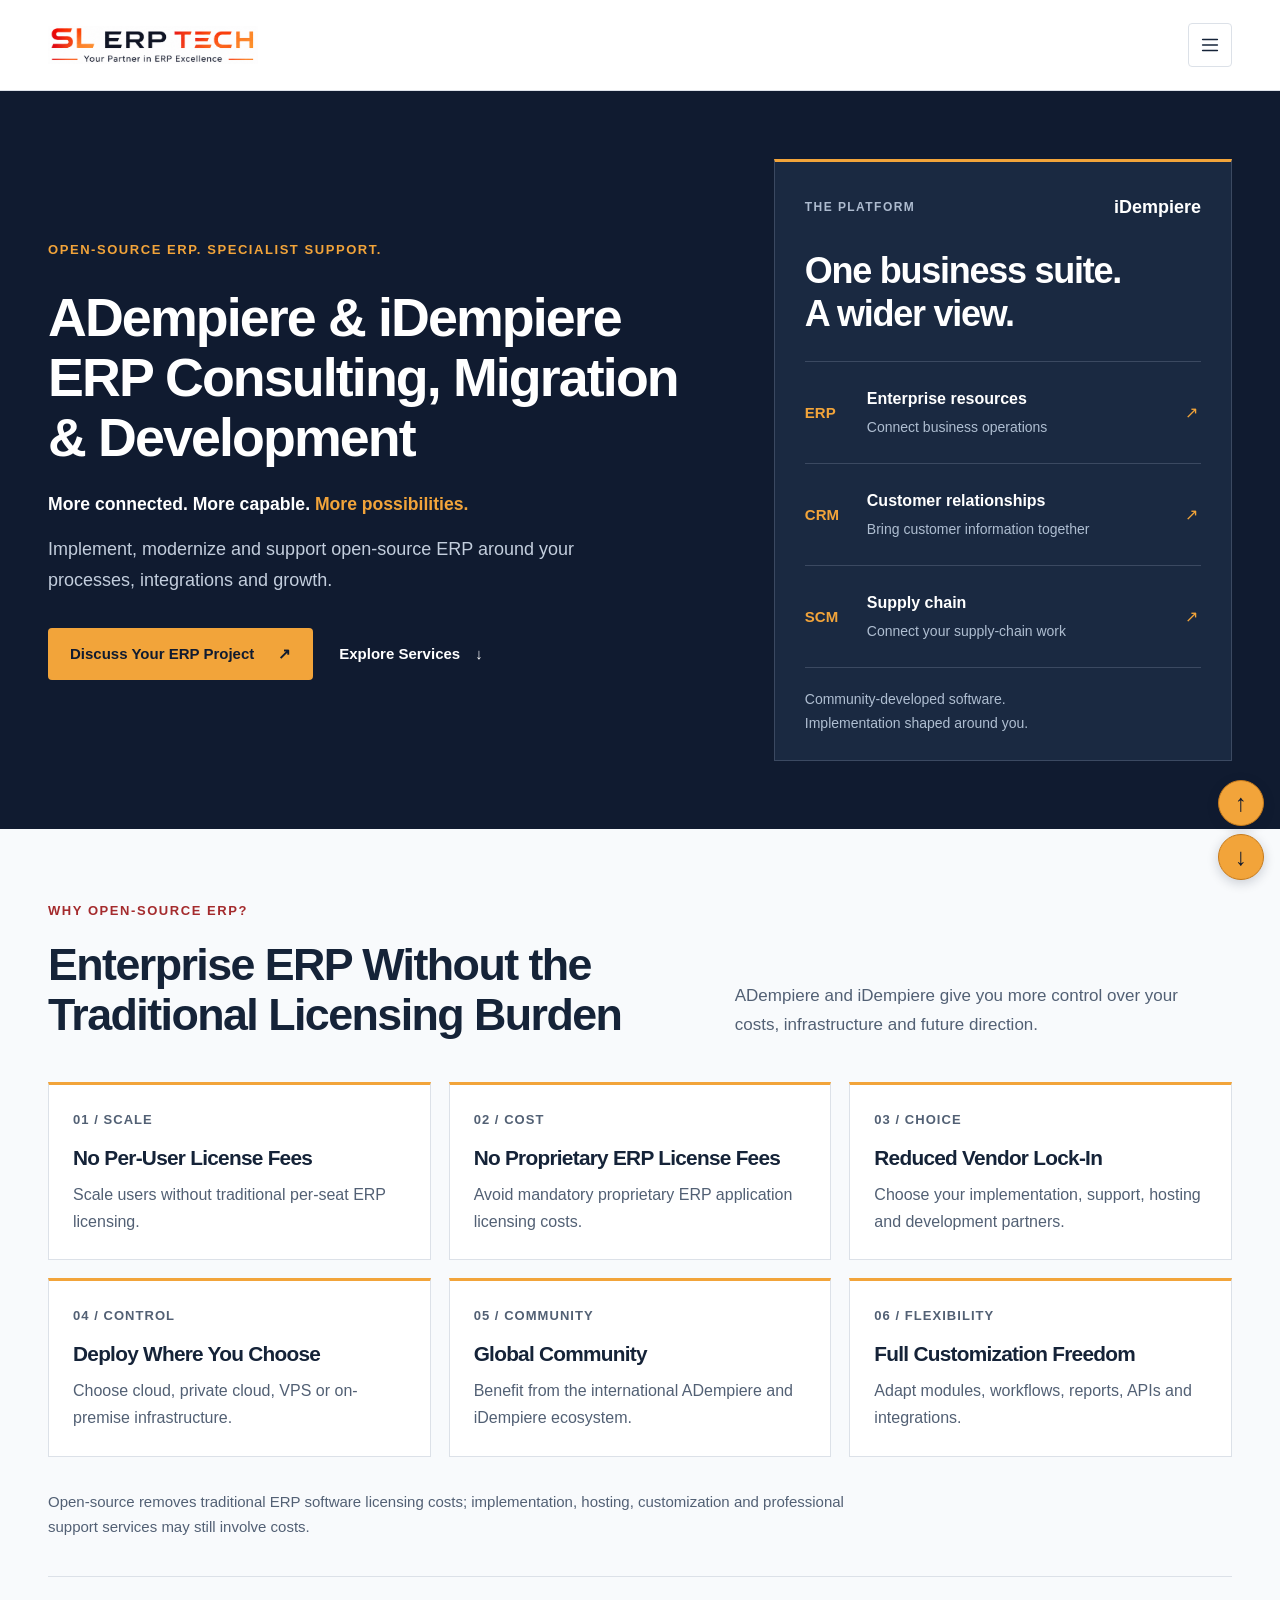
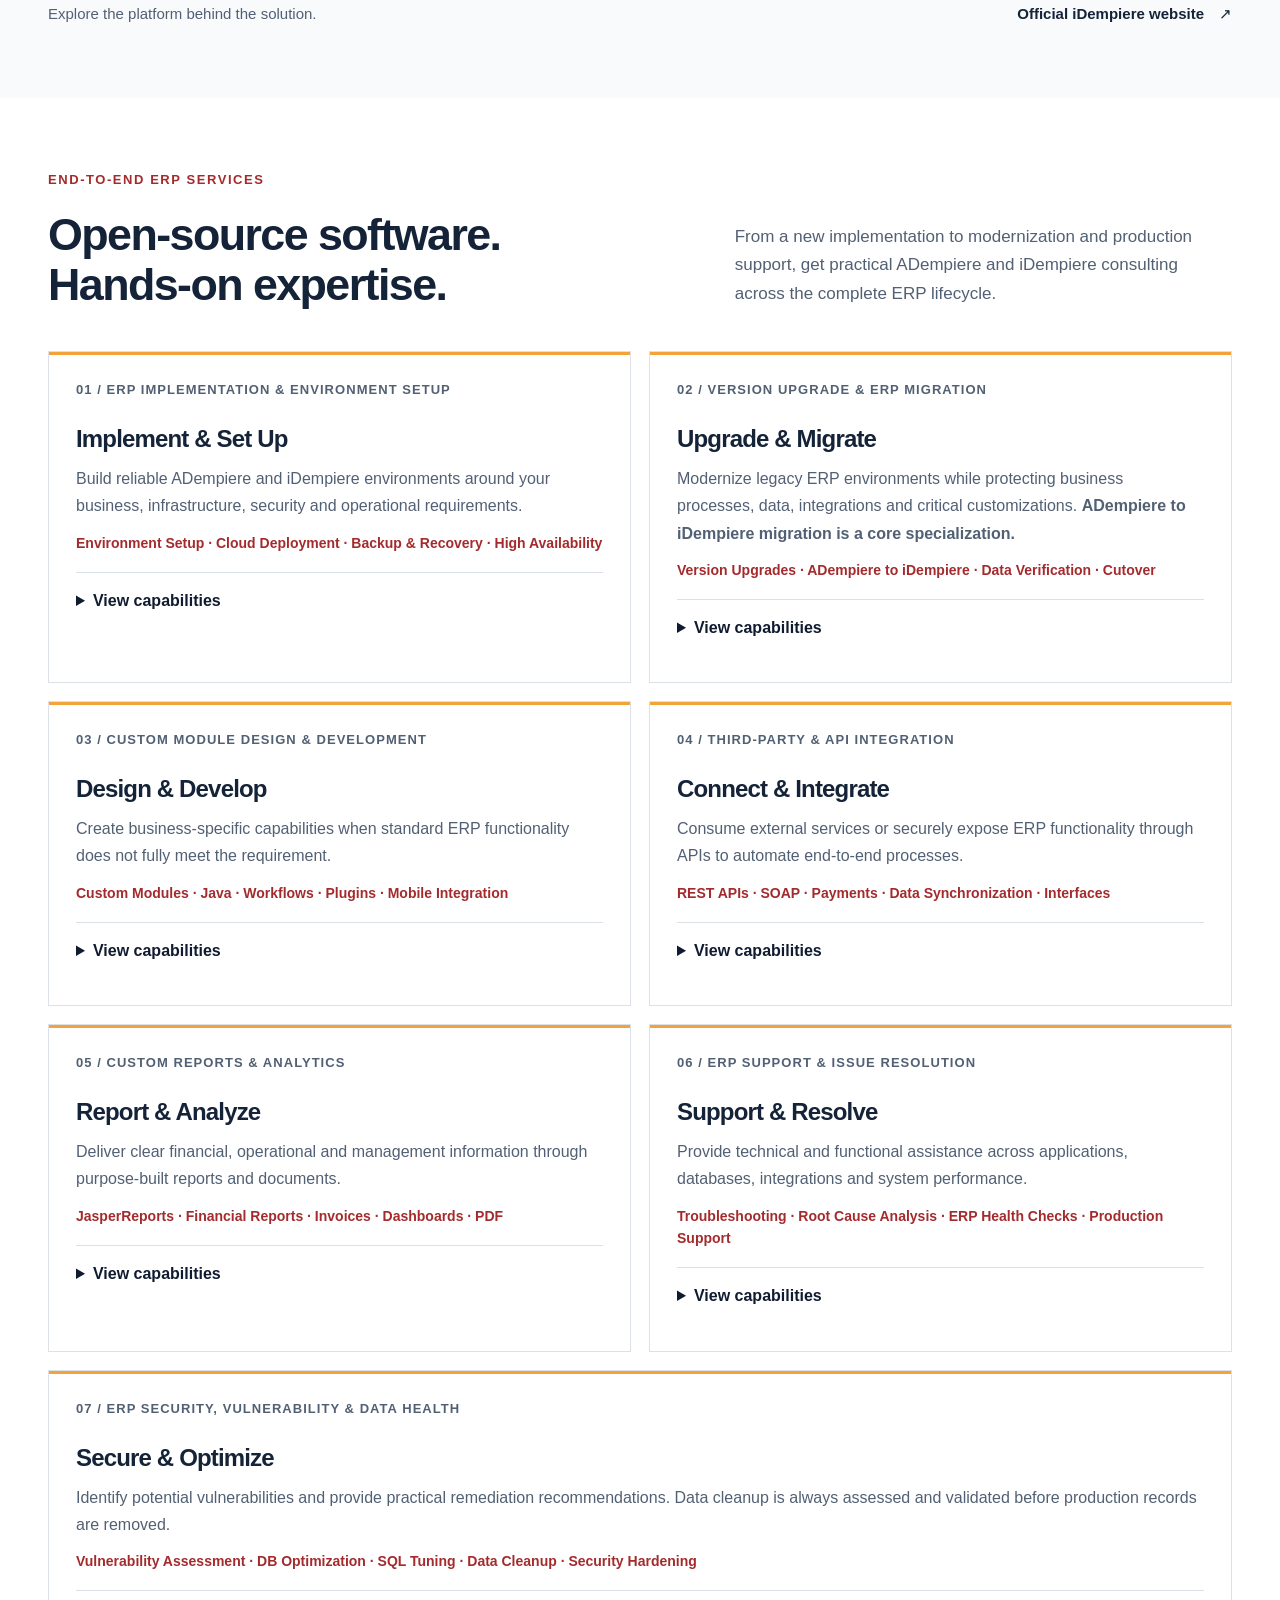
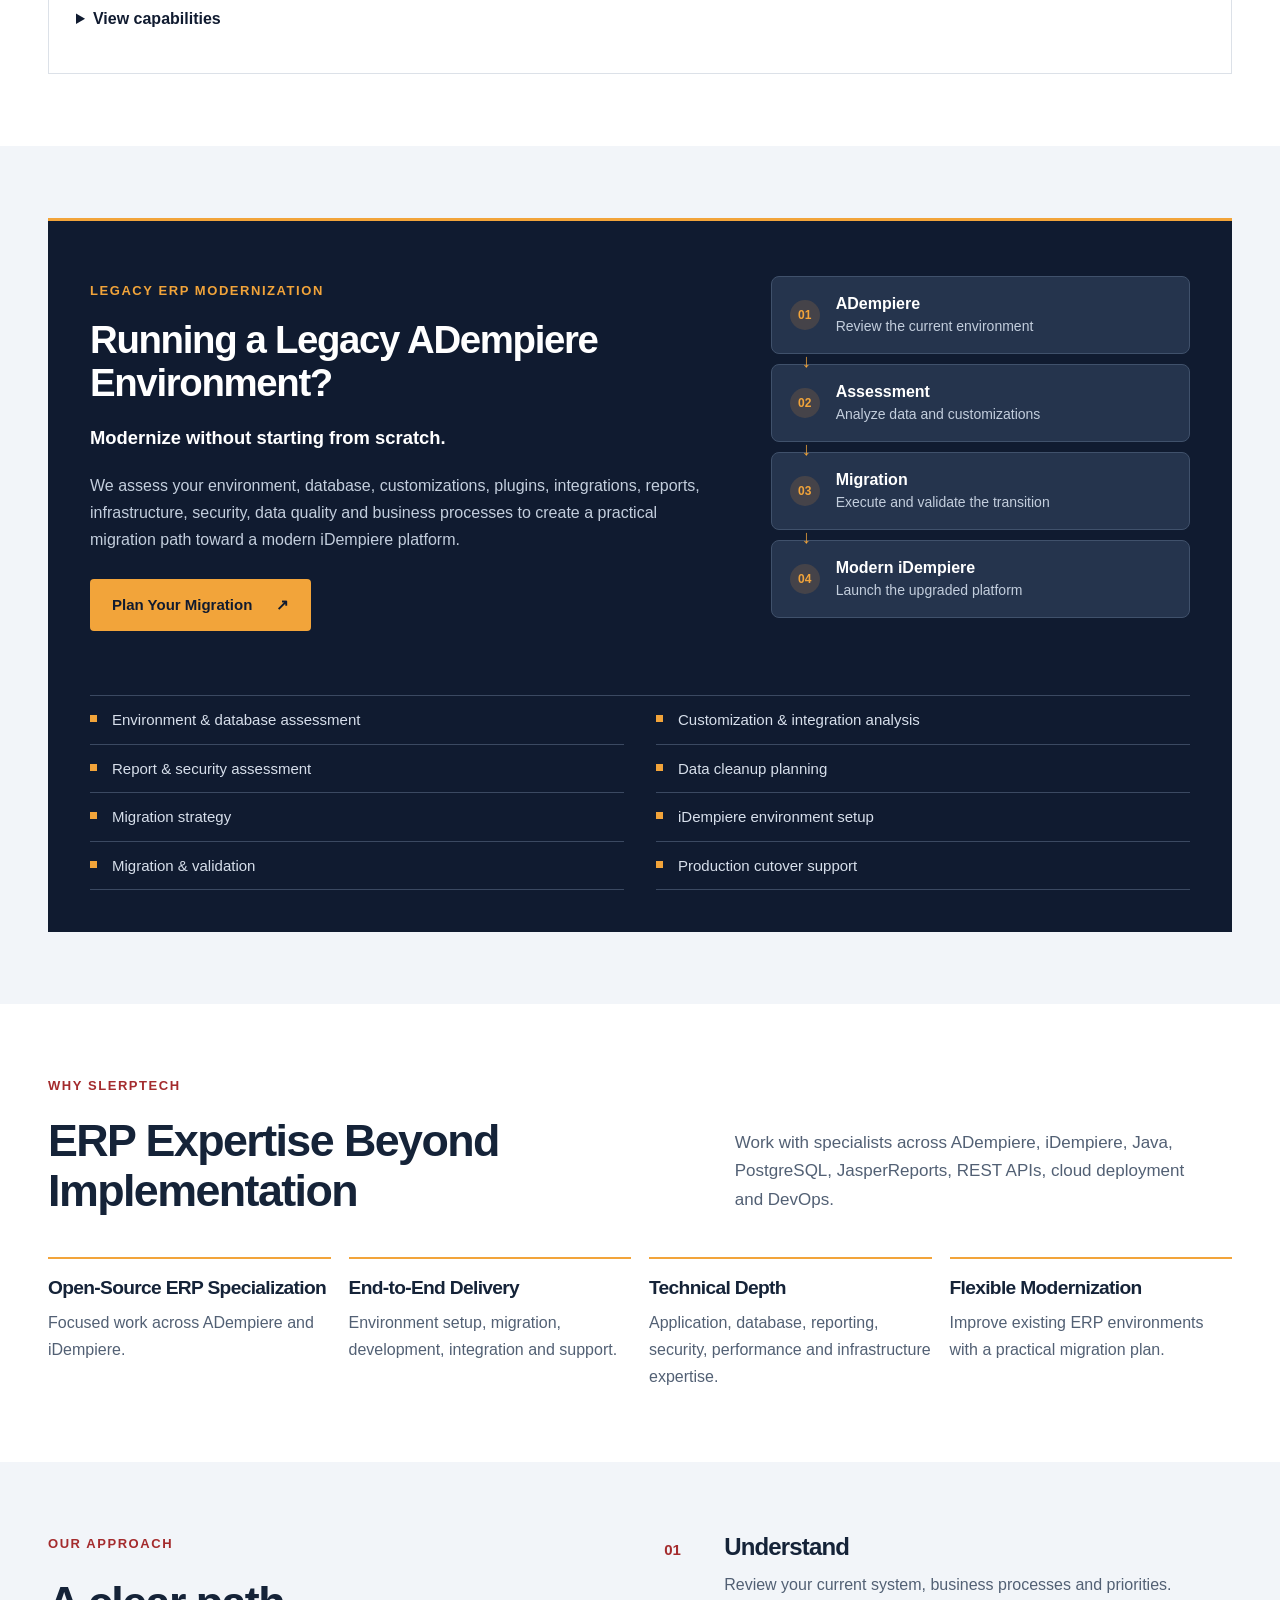
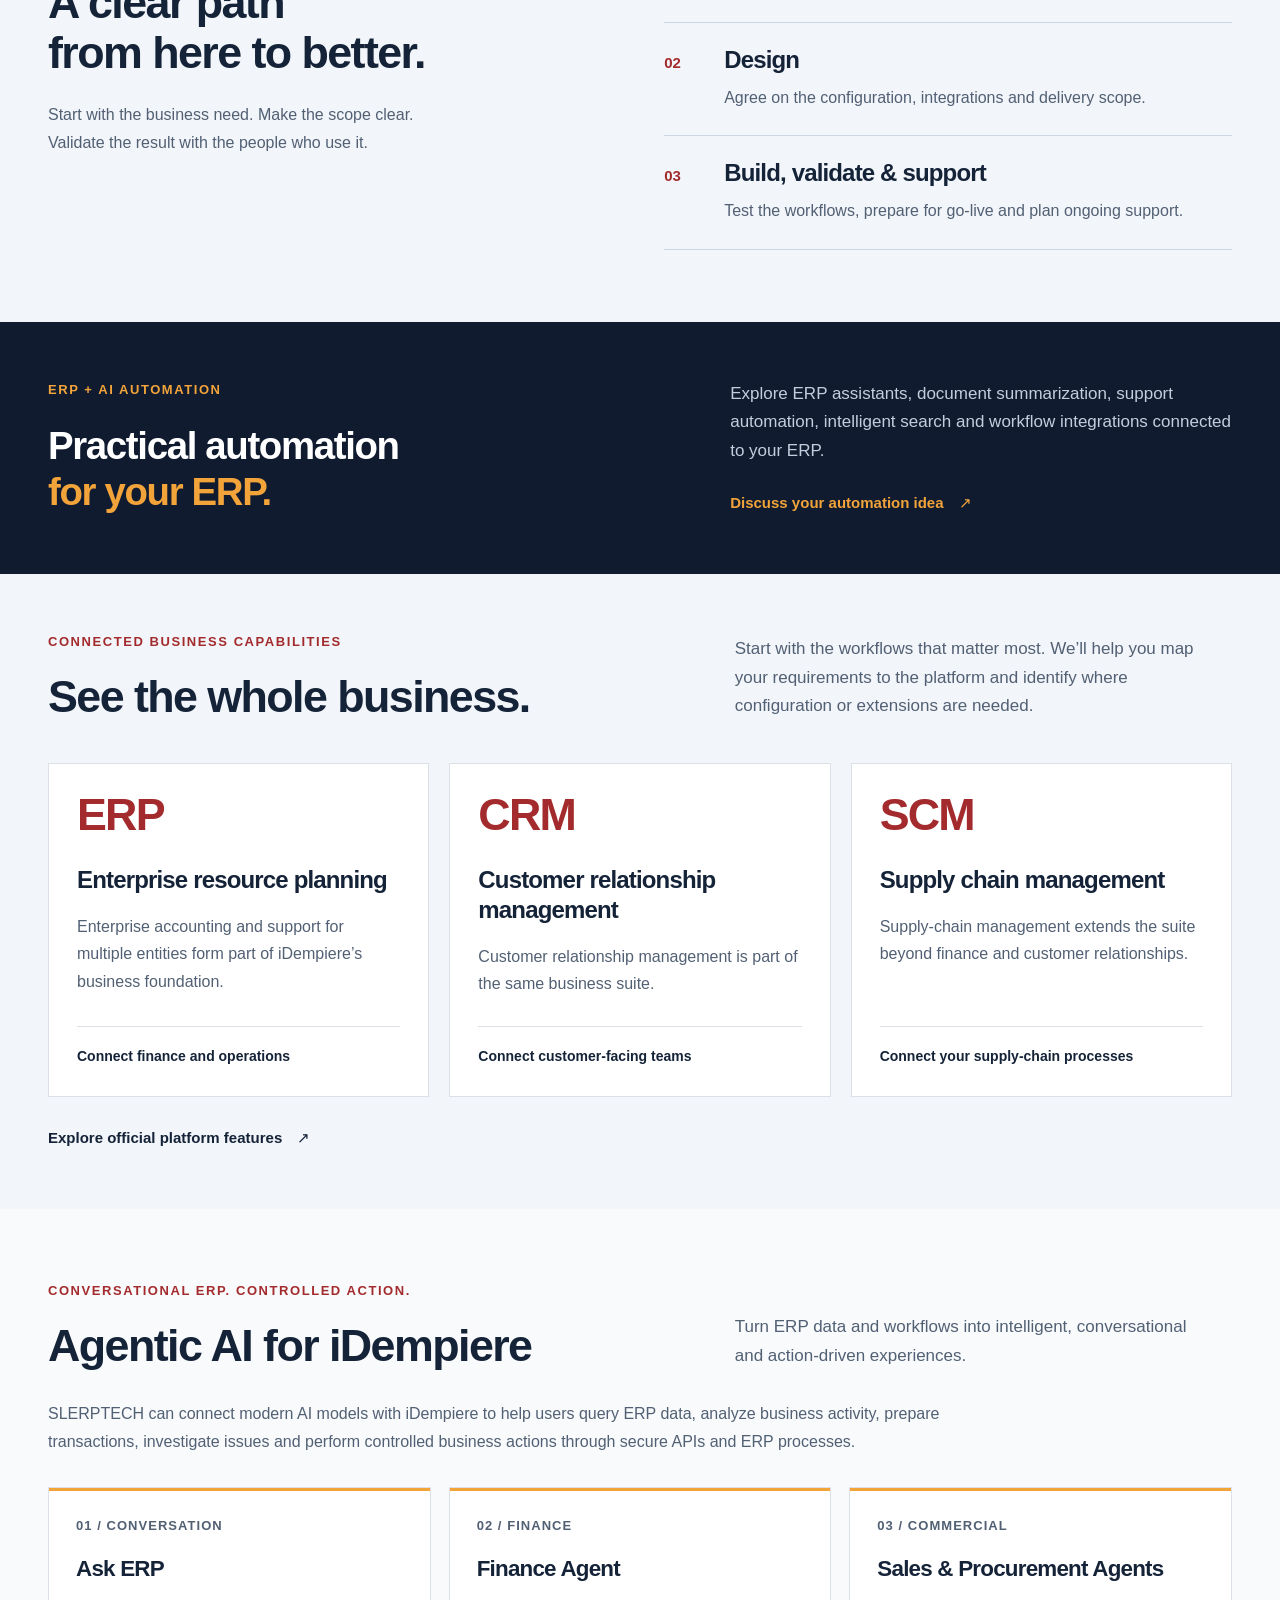
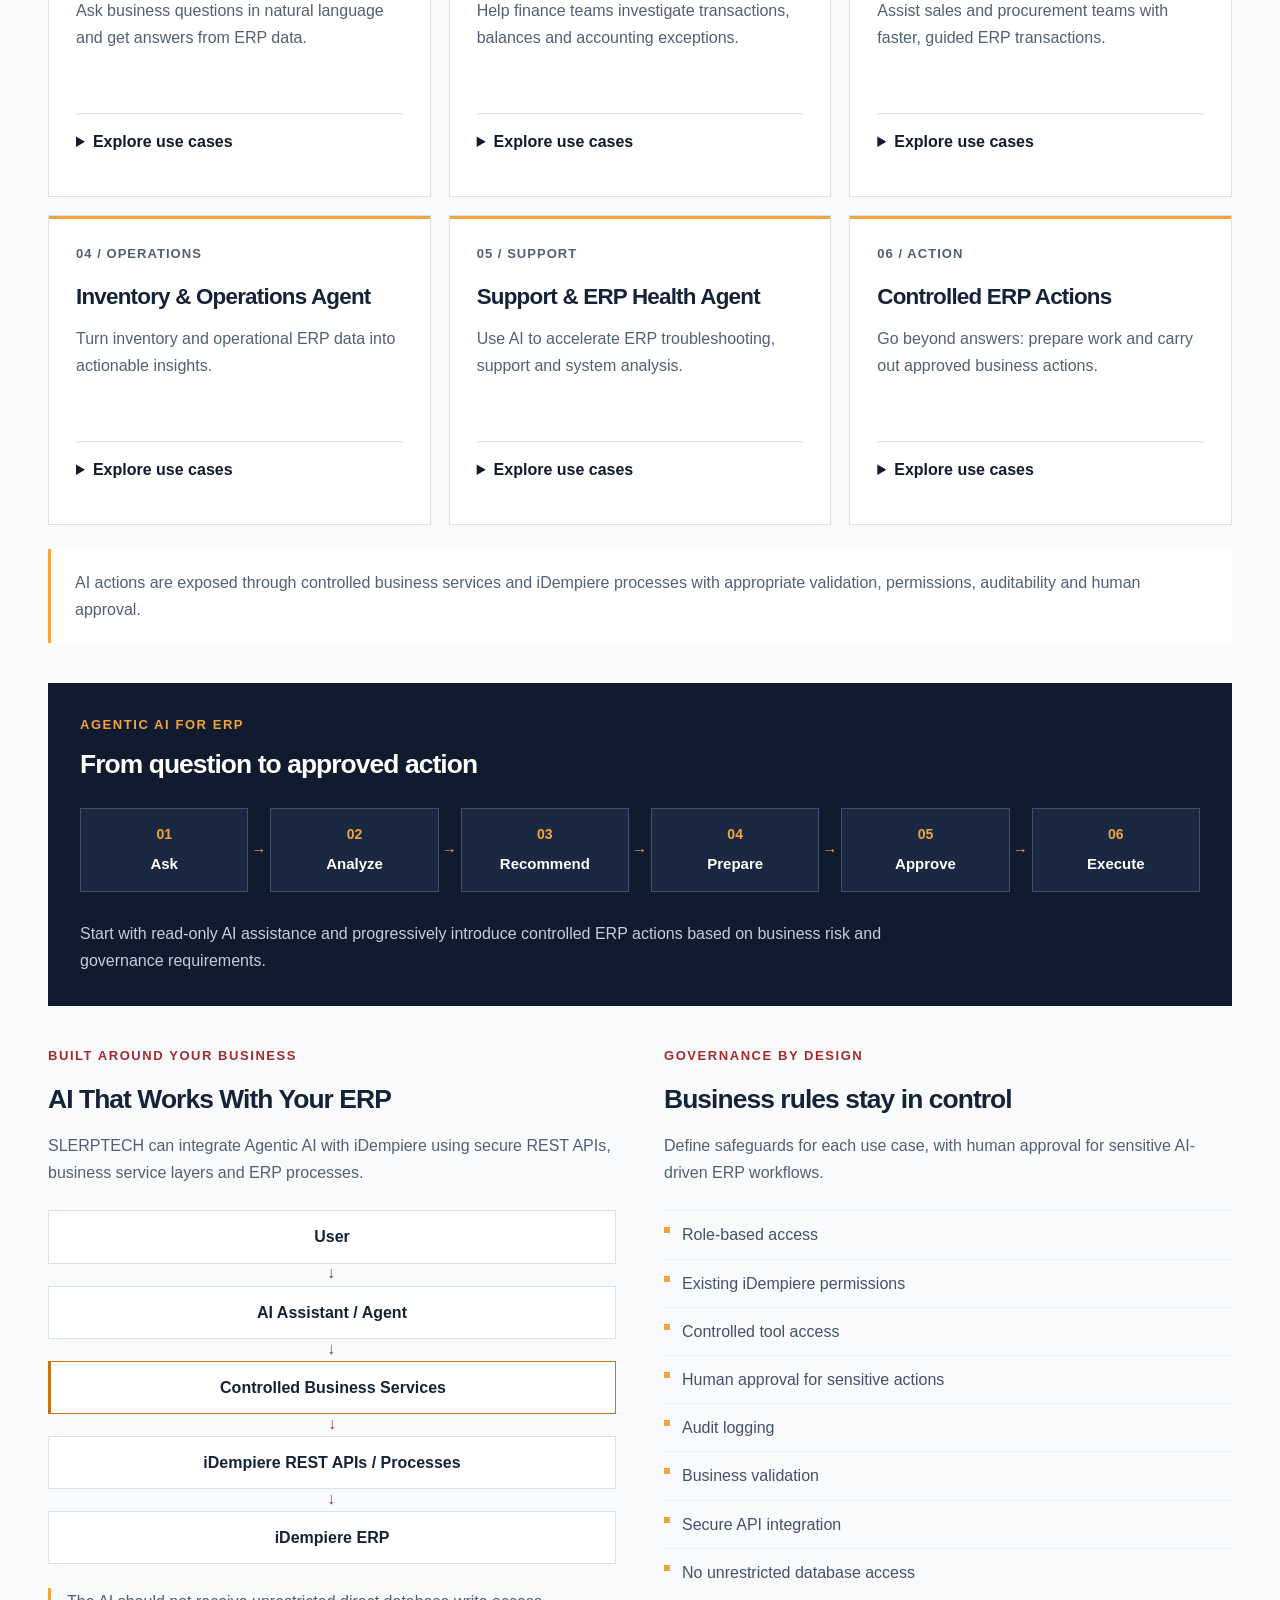
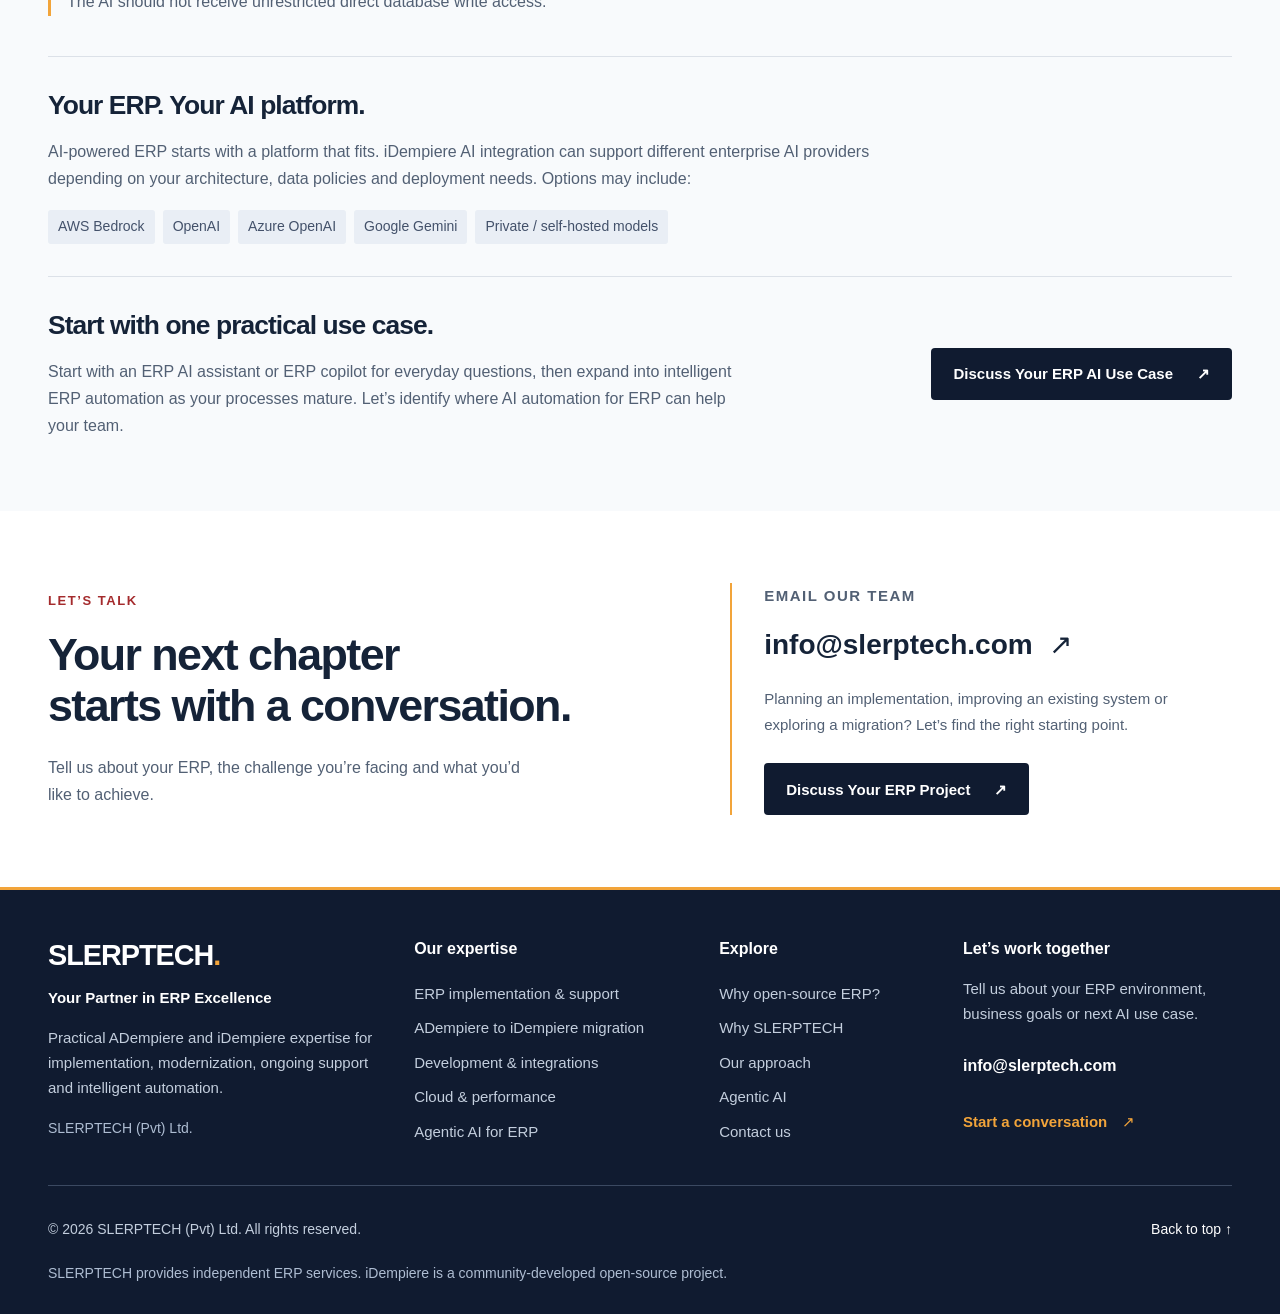
==== commit e41abbc1: "Display complete production logo using intrinsic image proportions" ====
--- a/index.html
+++ b/index.html
@@ -21,7 +21,7 @@
   <meta name="twitter:description" content="ERP implementation, migration, development, integration, optimization, security and support services.">
   <meta name="twitter:image" content="https://slerptech.com/assets/image.png">
   <link rel="icon" type="image/png" href="assets/favicon.png">
-  <link rel="stylesheet" href="styles.css?v=20260928-logo-fit">
+  <link rel="stylesheet" href="styles.css?v=20260928-full-logo">
   <script type="application/ld+json">
   {
     "@context": "https://schema.org",
@@ -48,7 +48,7 @@
   <a class="skip-link" href="#main-content">Skip to content</a>
   <header class="site-header" id="page-top">
     <div class="container header-inner">
-      <a class="brand" href="#top" aria-label="SLERPTECH home"><svg viewBox="160 412 2180 676" role="img" aria-label="SLERPTECH — Your Partner in ERP Excellence" preserveAspectRatio="xMidYMid meet"><image href="assets/logo1.png" width="2500" height="1500"></image></svg></a>
+      <a class="brand" href="#top" aria-label="SLERPTECH home"><img src="assets/logo1.png?v=20260928-current" alt="SLERPTECH — Your Partner in ERP Excellence" width="1176" height="214"></a>
       <button class="menu-toggle" type="button" aria-label="Open navigation menu" aria-expanded="false" aria-controls="main-navigation" hidden>
         <svg viewBox="0 0 24 24" width="24" height="24" fill="none" stroke="currentColor" stroke-width="1.8" stroke-linecap="round" aria-hidden="true"><path class="menu-icon-open" d="M4 6h16M4 12h16M4 18h16"/><path class="menu-icon-close" d="m6 6 12 12M18 6 6 18"/></svg>
       </button>
--- a/styles.css
+++ b/styles.css
@@ -26,8 +26,8 @@
 .site-header { color-scheme: only light; background: #fff; color: var(--ink); border-bottom: 1px solid var(--line); }
 .header-inner { min-height: 100px; display: flex; align-items: center; justify-content: space-between; gap: 28px; }
 .brand { display: block; width: 252px; height: 78px; flex-shrink: 0; background: #fff; }
-/* Frame the original logo artwork without its oversized white canvas. */
-.brand svg { display: block; width: 100%; height: 100%; }
+/* Preserve the complete wordmark and tagline at every header size. */
+.brand img { display: block; width: 100%; height: 100%; object-fit: contain; object-position: left center; }
 nav { display: flex; align-items: center; gap: 28px; font-size: .9375rem; font-weight: 550; }
 nav a { padding-block: 10px; }
 nav a:hover { color: var(--red); }
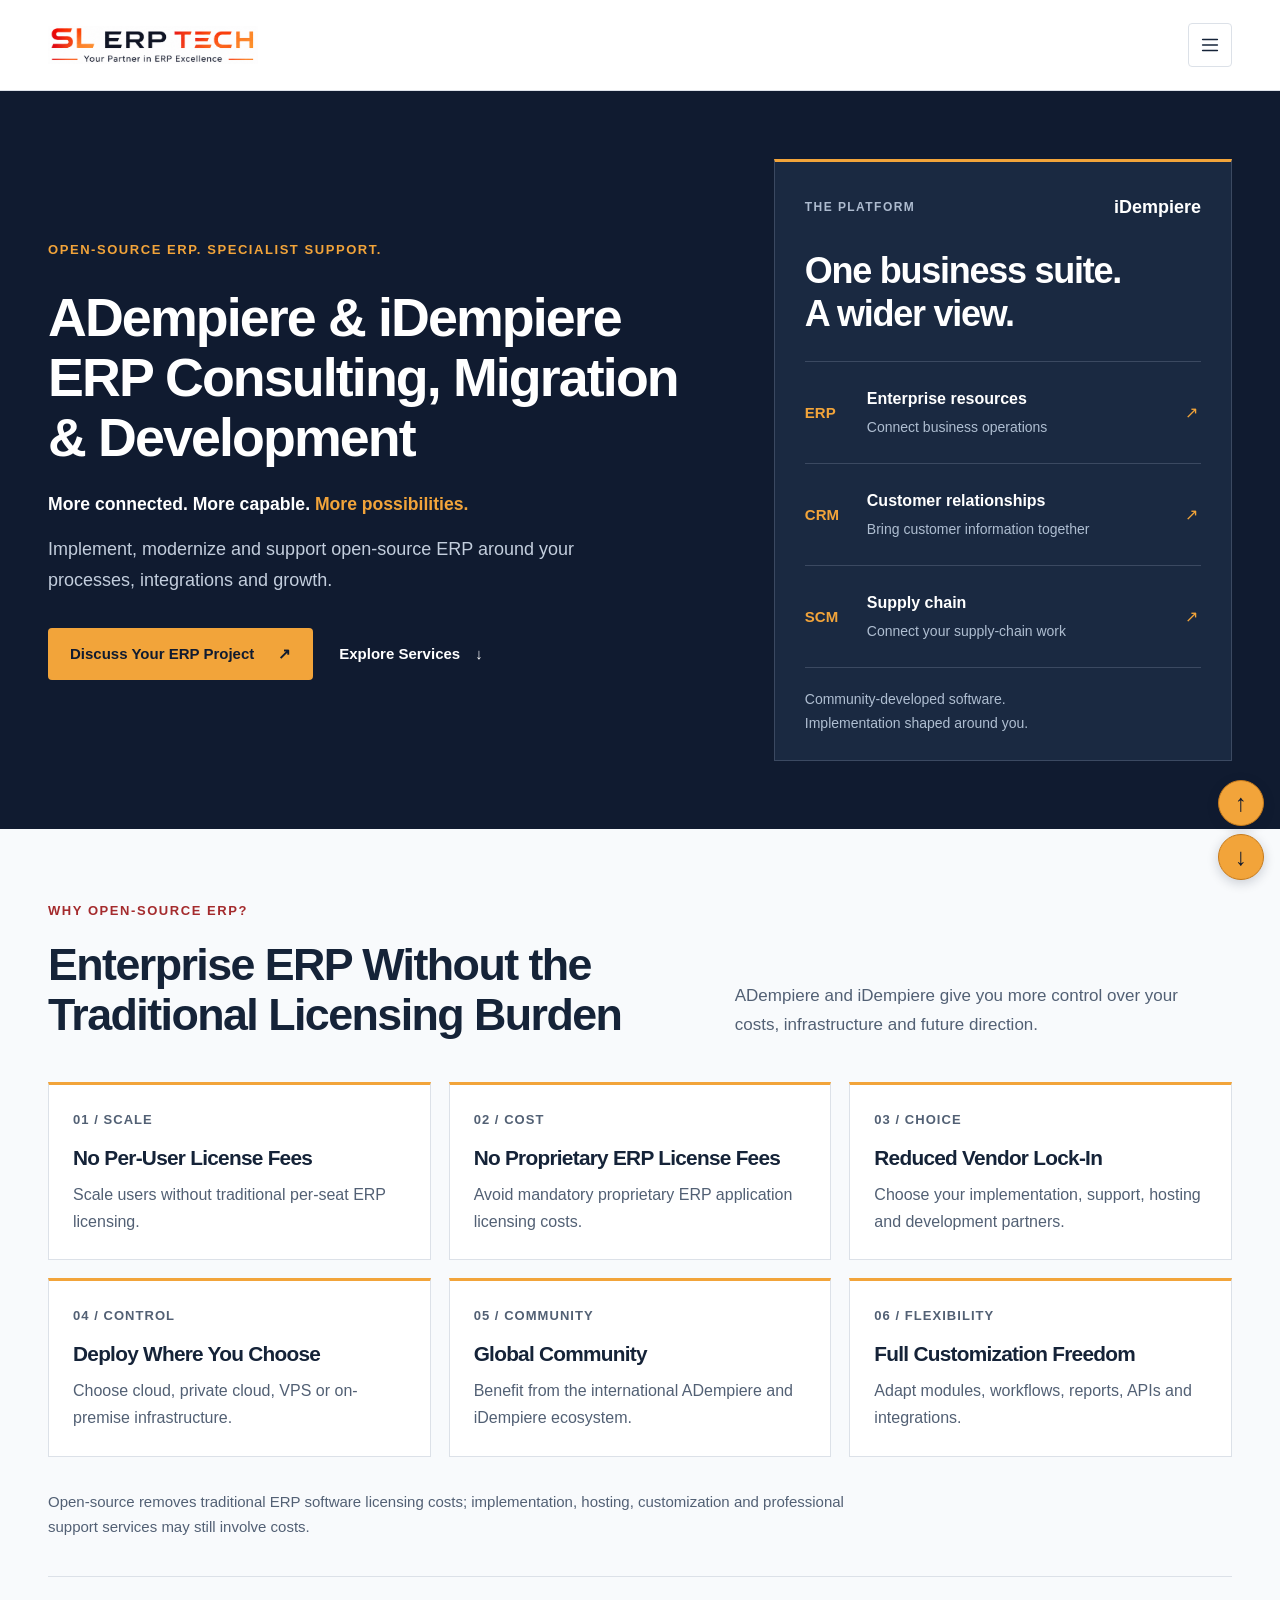
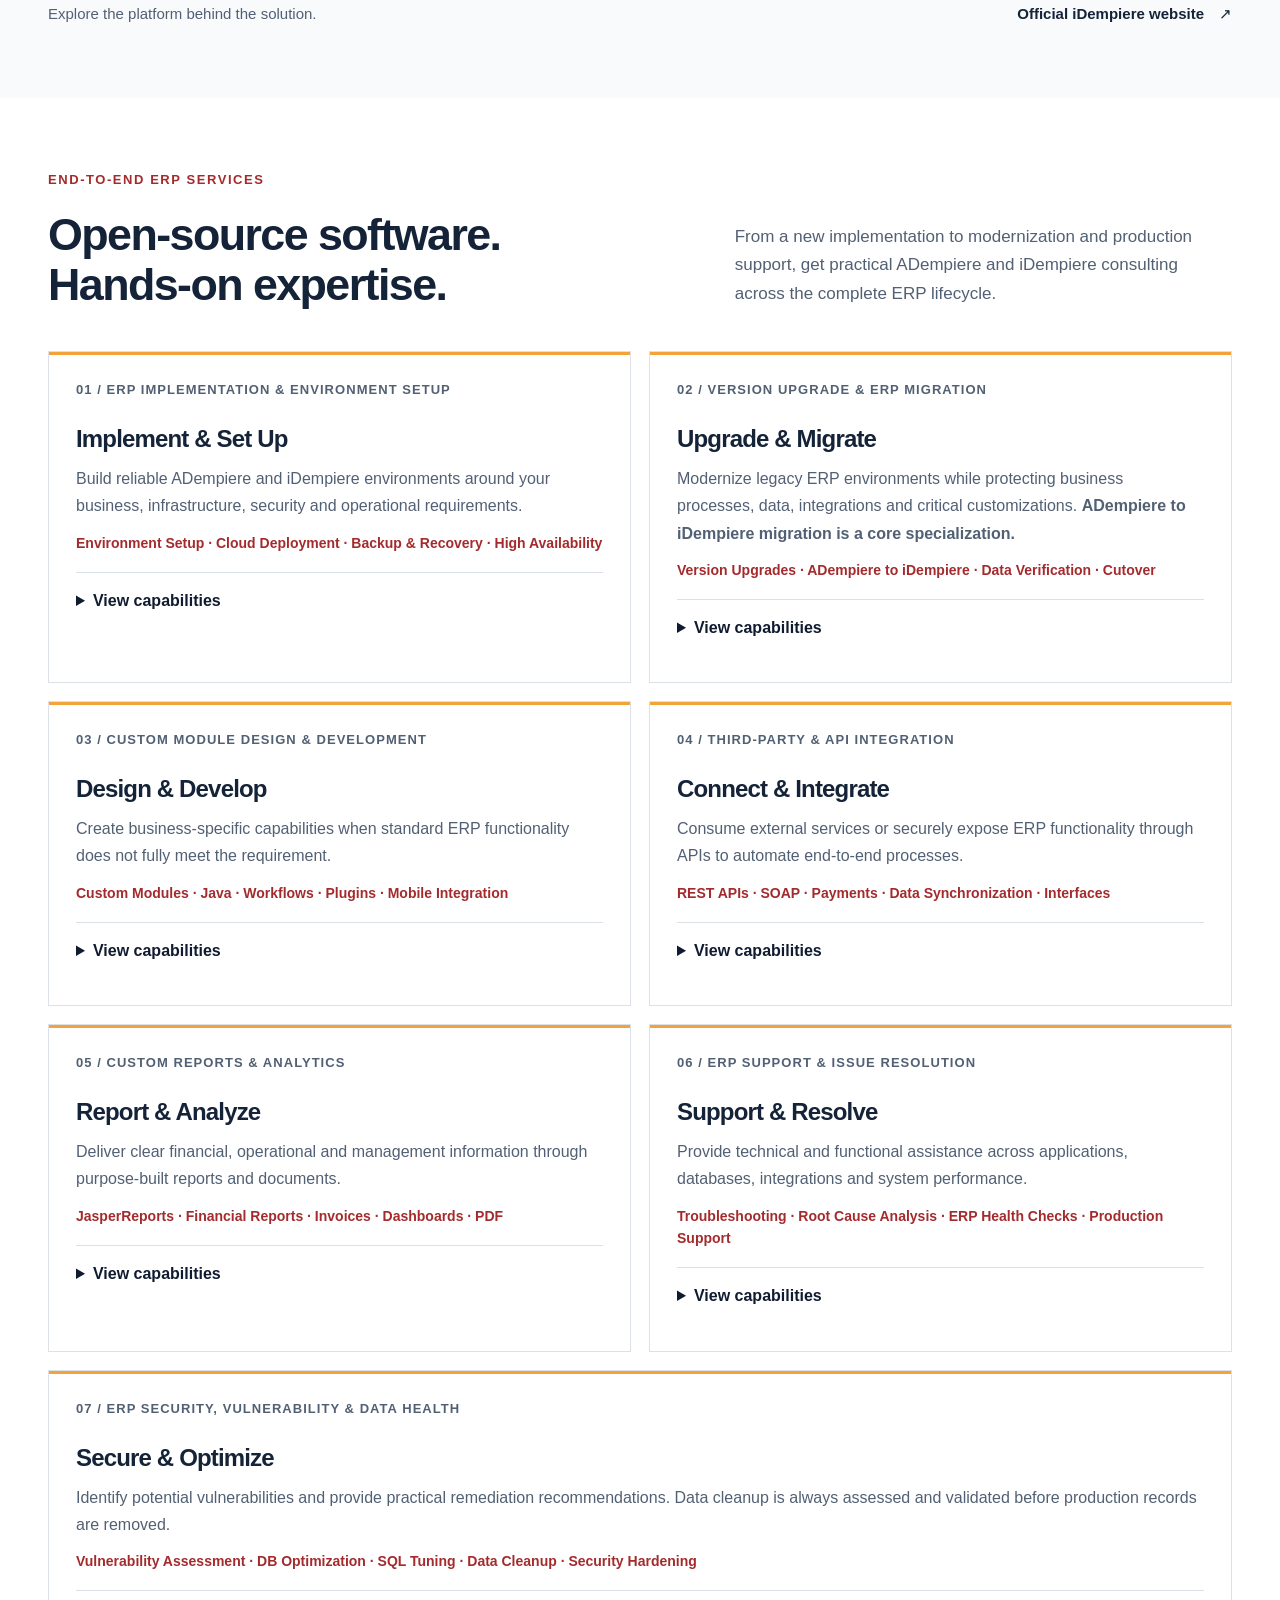
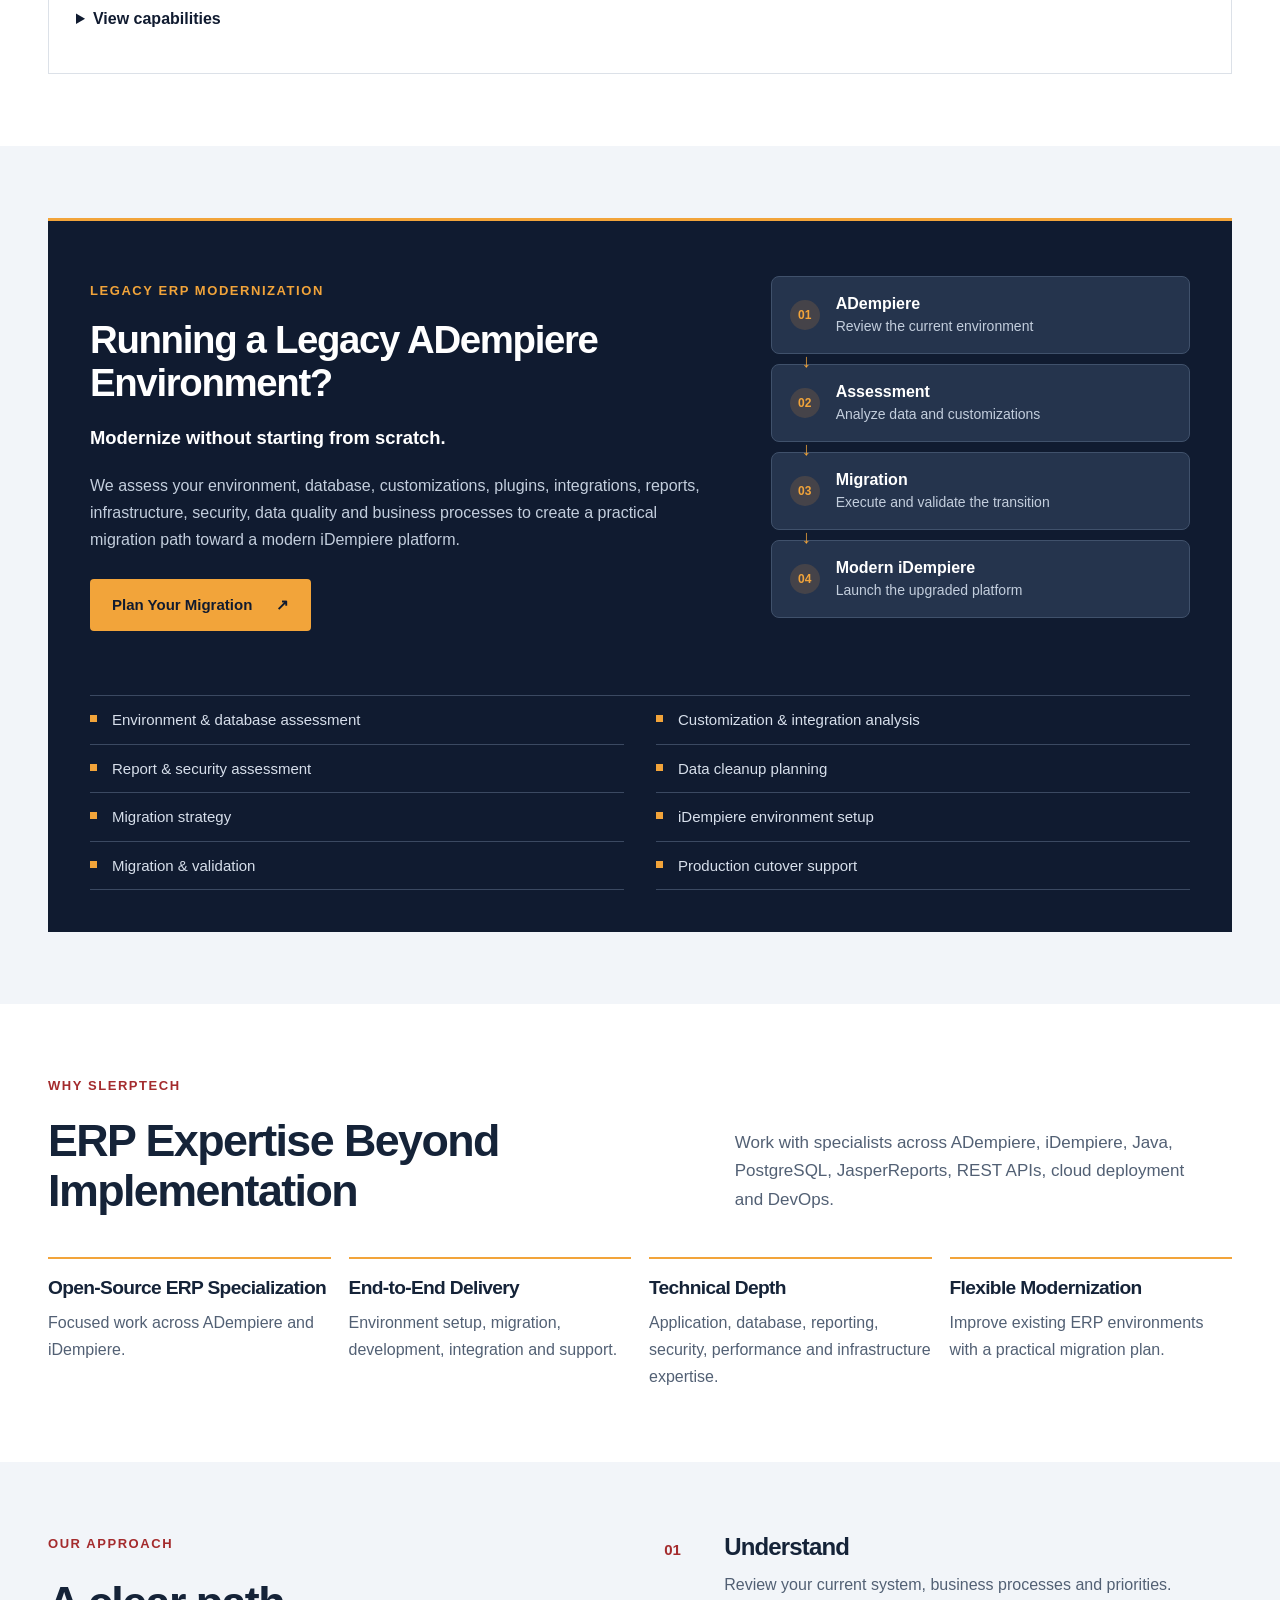
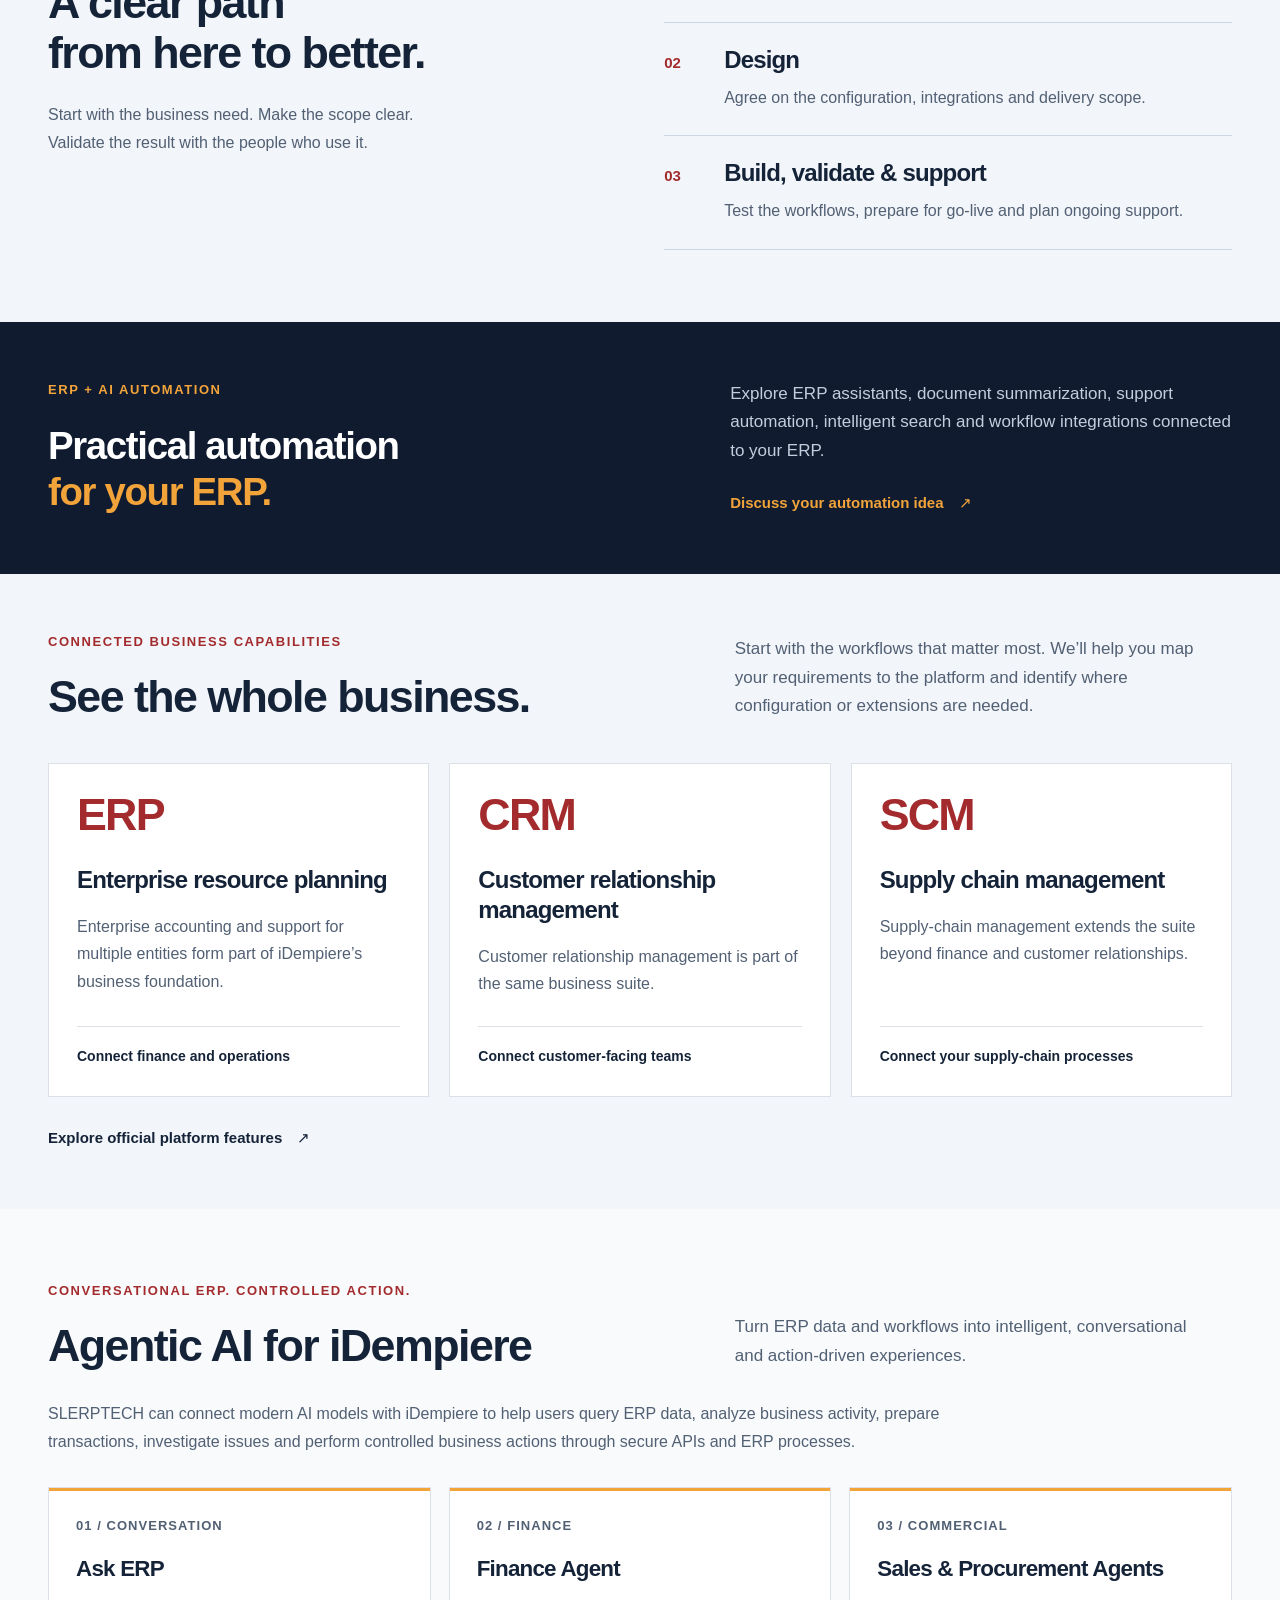
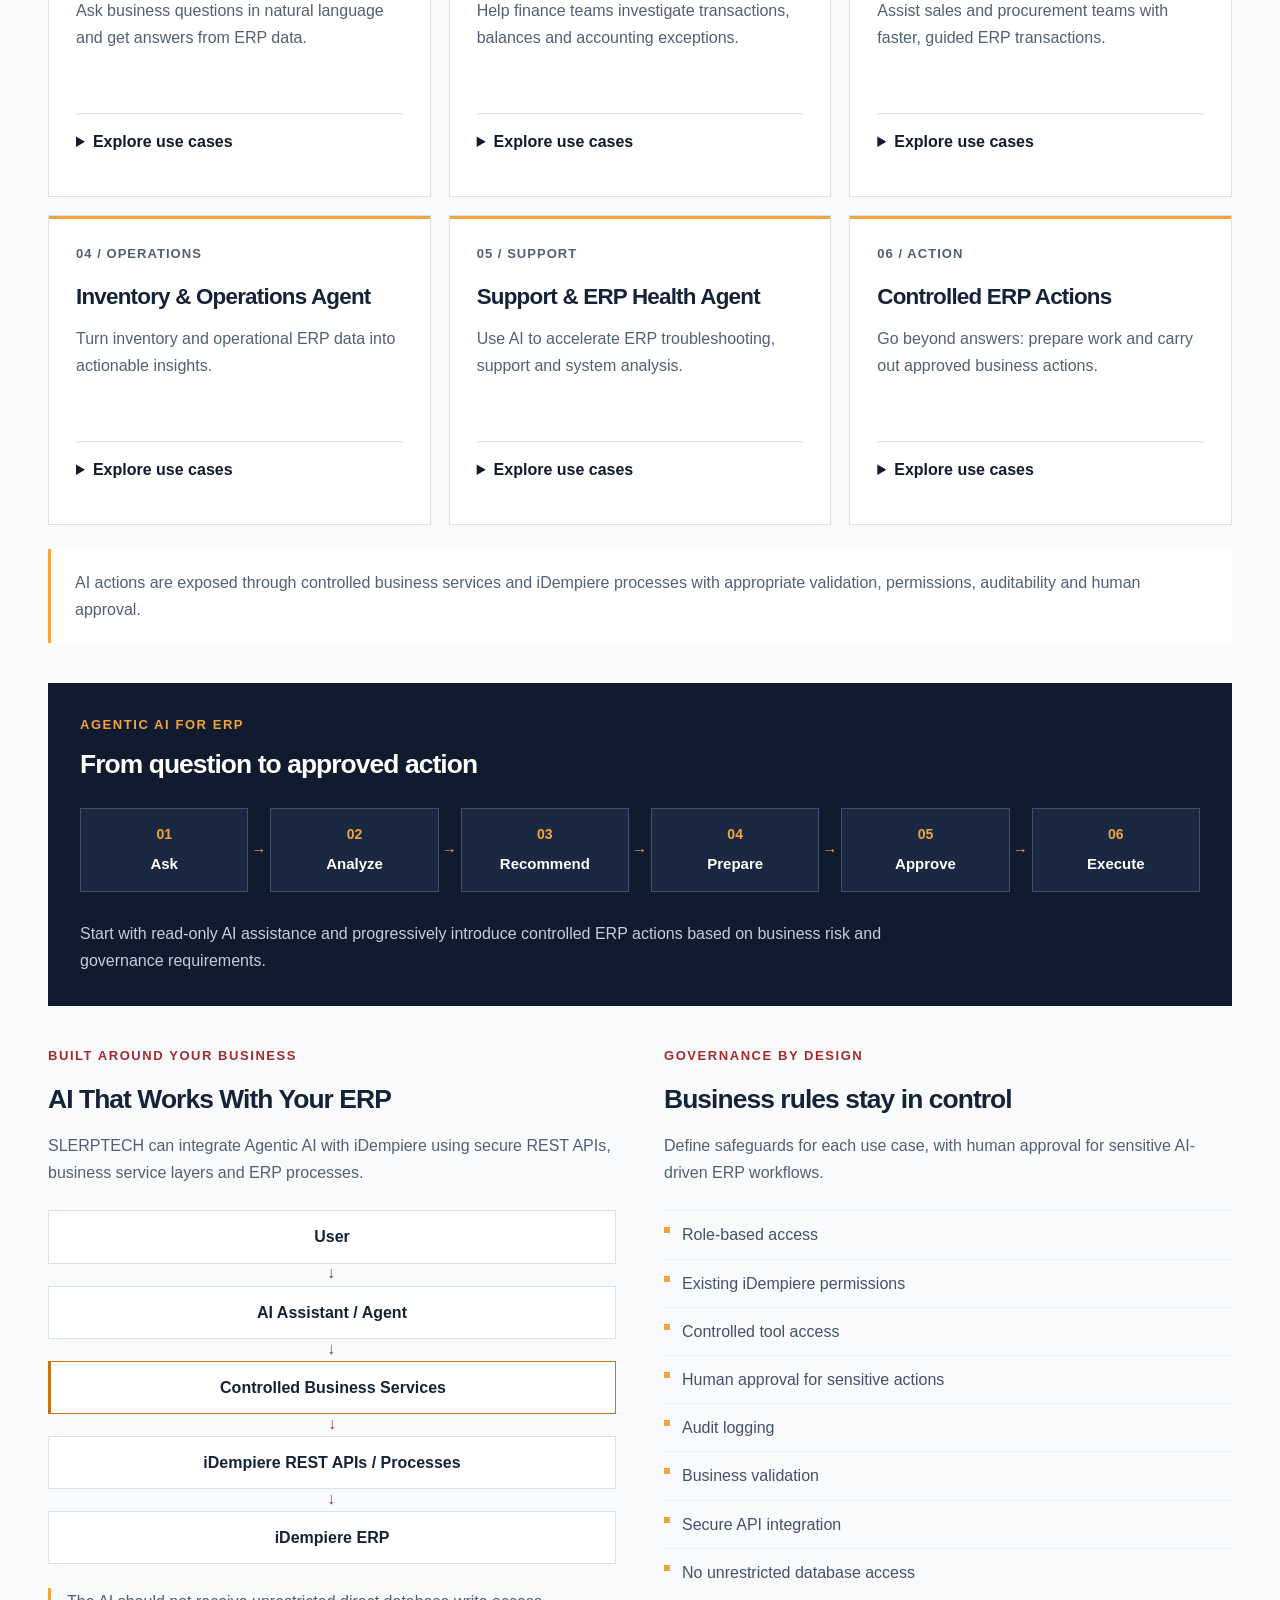
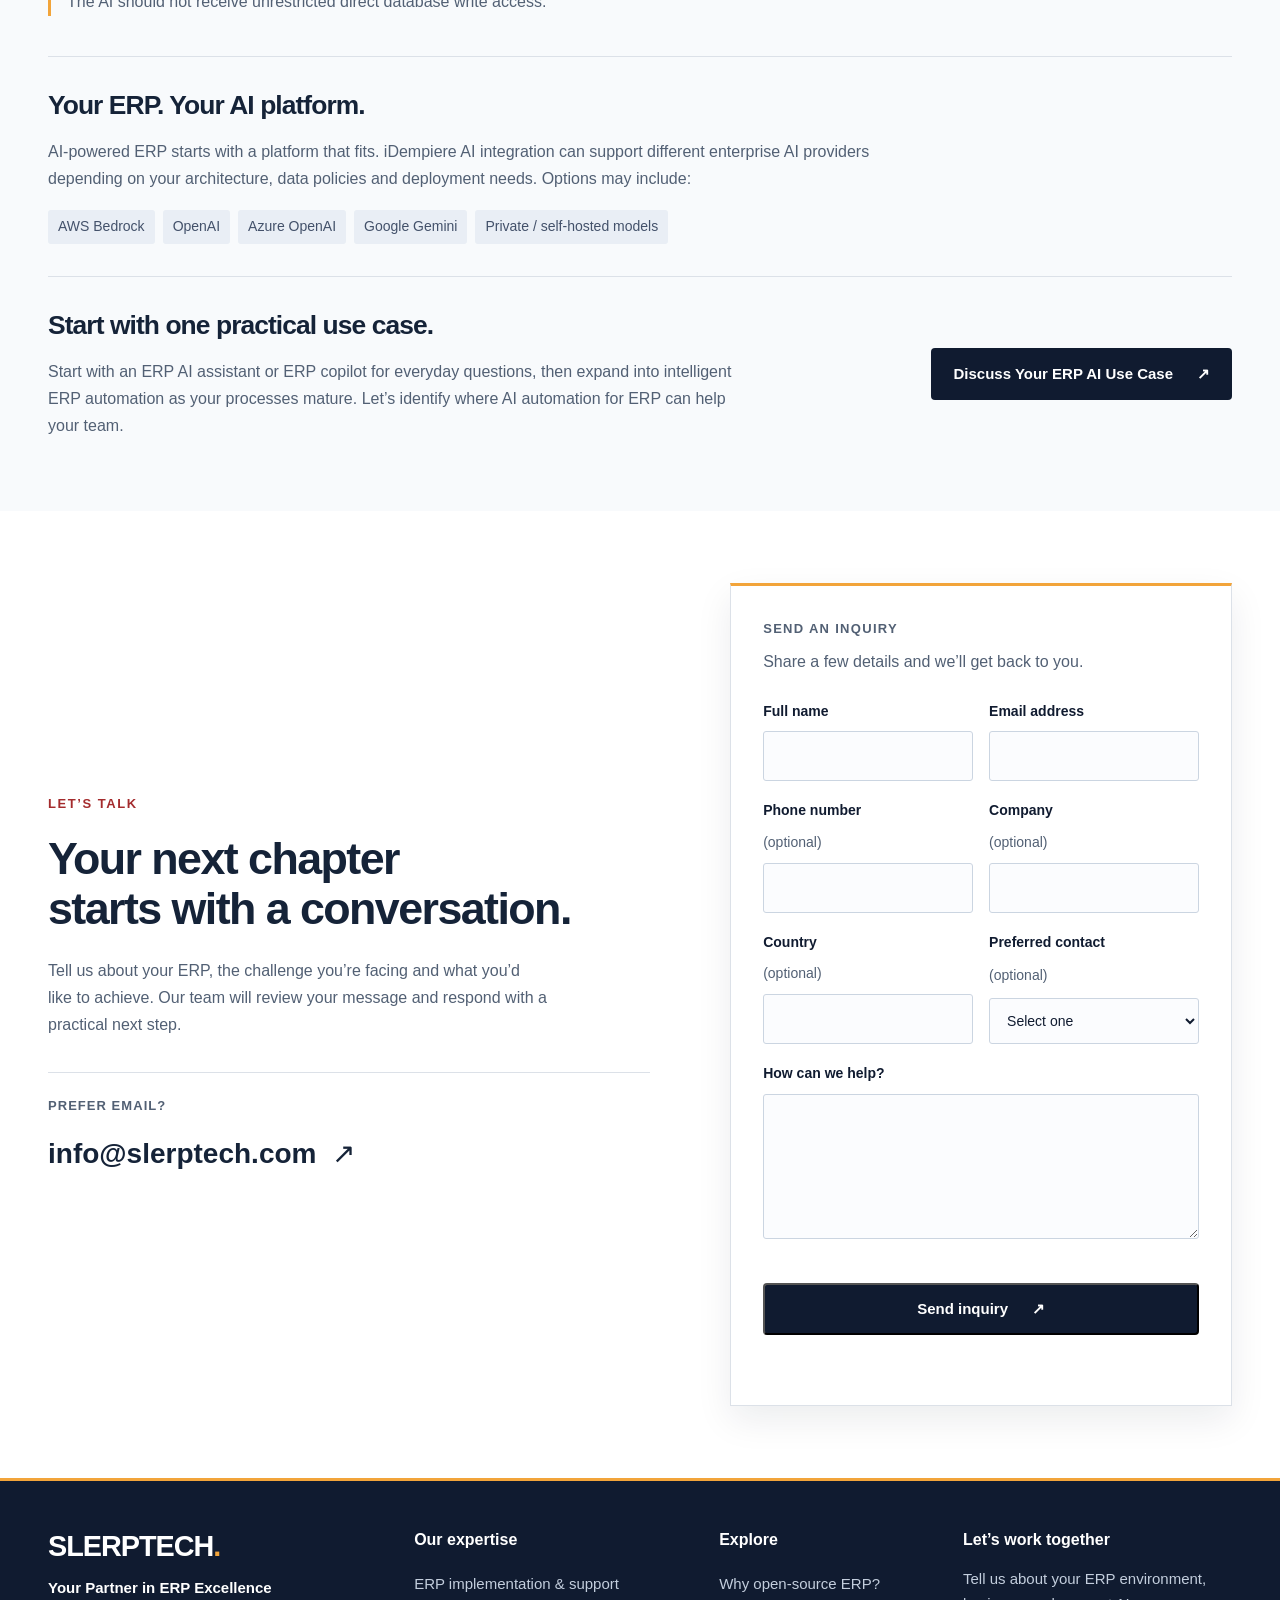
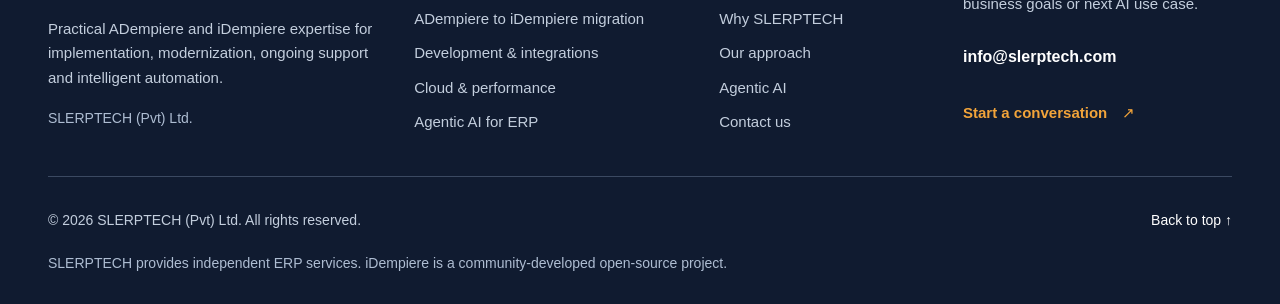
==== commit 516f3f02: "Add website inquiry form using public/inquiry API" ====
--- a/index.html
+++ b/index.html
@@ -21,7 +21,7 @@
   <meta name="twitter:description" content="ERP implementation, migration, development, integration, optimization, security and support services.">
   <meta name="twitter:image" content="https://slerptech.com/assets/image.png">
   <link rel="icon" type="image/png" href="assets/favicon.png">
-  <link rel="stylesheet" href="styles.css?v=20260928-full-logo">
+  <link rel="stylesheet" href="styles.css?v=20261002-inquiry">
   <script type="application/ld+json">
   {
     "@context": "https://schema.org",
@@ -176,7 +176,7 @@
         <div class="agent-cta"><div><h3>Start with one practical use case.</h3><p>Start with an ERP AI assistant or ERP copilot for everyday questions, then expand into intelligent ERP automation as your processes mature. Let’s identify where AI automation for ERP can help your team.</p></div><a class="button button-dark" href="#contact">Discuss Your ERP AI Use Case <span aria-hidden="true">↗</span></a></div>
       </div>
     </section>
-    <section class="section-space contact" id="contact" aria-labelledby="contact-title"><div class="container contact-grid"><div><p class="eyebrow">LET’S TALK</p><h2 id="contact-title">Your next chapter<br>starts with a conversation.</h2><p>Tell us about your ERP, the challenge you’re facing and what you’d like to achieve.</p></div><div class="contact-details"><p class="contact-label">EMAIL OUR TEAM</p><a class="email-link" href="mailto:info@slerptech.com">info@slerptech.com <span aria-hidden="true">↗</span></a><p>Planning an implementation, improving an existing system or exploring a migration? Let’s find the right starting point.</p><a class="button button-dark" href="mailto:info@slerptech.com?subject=ERP%20project%20enquiry">Discuss Your ERP Project <span aria-hidden="true">↗</span></a></div></div></section>
+    <section class="section-space contact" id="contact" aria-labelledby="contact-title"><div class="container contact-grid"><div><p class="eyebrow">LET’S TALK</p><h2 id="contact-title">Your next chapter<br>starts with a conversation.</h2><p>Tell us about your ERP, the challenge you’re facing and what you’d like to achieve. Our team will review your message and respond with a practical next step.</p><div class="contact-direct"><span class="contact-direct-label">Prefer email?</span><a class="email-link" href="mailto:info@slerptech.com">info@slerptech.com <span aria-hidden="true">↗</span></a></div></div><div class="contact-form-card"><div class="contact-form-heading"><p class="contact-label">SEND AN INQUIRY</p><p>Share a few details and we’ll get back to you.</p></div><form id="inquiry-form" class="inquiry-form"><div class="form-row"><label>Full name<input name="name" autocomplete="name" required></label><label>Email address<input type="email" name="email" autocomplete="email" required></label></div><div class="form-row"><label>Phone number <span>(optional)</span><input name="phone" type="tel" autocomplete="tel"></label><label>Company <span>(optional)</span><input name="company" autocomplete="organization"></label></div><div class="form-row"><label>Country <span>(optional)</span><input name="country" autocomplete="country-name"></label><label>Preferred contact <span>(optional)</span><select name="preferredContactMethod"><option value="">Select one</option><option>Email</option><option>Phone</option><option>Either</option></select></label></div><label>How can we help?<textarea name="message" rows="5" required></textarea></label><button class="button button-dark" type="submit">Send inquiry <span aria-hidden="true">↗</span></button><p id="inquiry-status" class="form-status" role="status" aria-live="polite"></p></form></div></div></section>
   </main>
   <footer id="page-bottom" class="site-footer">
     <div class="container">
@@ -210,7 +210,28 @@
     <a href="#page-top" class="scroll-button" aria-label="Back to top" title="Back to top"><span aria-hidden="true">↑</span></a>
     <a href="#page-bottom" class="scroll-button" aria-label="Go to bottom" title="Go to bottom"><span aria-hidden="true">↓</span></a>
   </div>
-  <script>document.getElementById('year').textContent = new Date().getFullYear();</script>
+  <script>document.getElementById('year').textContent = new Date().getFullYear();
+    const inquiryForm = document.getElementById('inquiry-form');
+    const inquiryStatus = document.getElementById('inquiry-status');
+    inquiryForm?.addEventListener('submit', async (event) => {
+      event.preventDefault();
+      const button = inquiryForm.querySelector('button[type="submit"]');
+      button.disabled = true;
+      inquiryStatus.textContent = 'Sending your inquiry…';
+      inquiryStatus.className = 'form-status is-sending';
+      const data = Object.fromEntries(new FormData(inquiryForm).entries());
+      try {
+        const response = await fetch('https://api.website.slerptech.com/public/inquiry', { method: 'POST', headers: { 'Content-Type': 'application/json' }, body: JSON.stringify(data) });
+        if (!response.ok) throw new Error('Request failed');
+        inquiryForm.reset();
+        inquiryStatus.textContent = 'Thank you. Your inquiry has been sent successfully.';
+        inquiryStatus.className = 'form-status is-success';
+      } catch (error) {
+        inquiryStatus.textContent = 'We could not send your inquiry. Please email info@slerptech.com directly.';
+        inquiryStatus.className = 'form-status is-error';
+      } finally { button.disabled = false; }
+    });
+  </script>
   <script src="entrance.js?v=20260927-agentic-ai" defer></script>
 </body>
 </html>
--- a/styles.css
+++ b/styles.css
@@ -125,6 +125,23 @@
 .email-link { display: flex; align-items: center; gap: 16px; font-size: clamp(1.15rem, 2.3vw, 1.75rem); font-weight: 550; margin: 12px 0 18px; }
 .email-link:hover { color: var(--red); }
 .contact-details p { font-size: .9375rem; }
+.contact-direct { margin-top: 34px; padding-top: 22px; border-top: 1px solid var(--line); }
+.contact-direct-label { display: block; margin-bottom: 8px; color: var(--muted); font-size: .8125rem; font-weight: 650; letter-spacing: .08em; text-transform: uppercase; }
+.contact-form-card { padding: 32px; background: #fff; border: 1px solid var(--line); border-top: 3px solid var(--orange); box-shadow: 0 14px 34px rgb(16 27 48 / 8%); }
+.contact-form-heading { margin-bottom: 24px; }
+.contact-form-heading p:last-child { margin-top: 8px; color: var(--muted); }
+.inquiry-form { display: grid; gap: 18px; }
+.inquiry-form label { display: grid; gap: 8px; color: var(--navy); font-size: .875rem; font-weight: 650; }
+.inquiry-form label span { color: var(--muted); font-weight: 400; }
+.inquiry-form input, .inquiry-form select, .inquiry-form textarea { width: 100%; box-sizing: border-box; border: 1px solid #cbd5e1; border-radius: 3px; background: #fbfcfe; color: var(--navy); font: inherit; font-weight: 400; padding: 12px 13px; transition: border-color .18s ease, box-shadow .18s ease, background .18s ease; }
+.inquiry-form textarea { resize: vertical; min-height: 128px; }
+.inquiry-form input:focus, .inquiry-form select:focus, .inquiry-form textarea:focus { outline: none; border-color: #2f80ed; background: #fff; box-shadow: 0 0 0 3px rgb(47 128 237 / 14%); }
+.form-row { display: grid; grid-template-columns: 1fr 1fr; gap: 16px; }
+.inquiry-form button:disabled { opacity: .65; cursor: wait; }
+.form-status { min-height: 20px; margin: 0; font-size: .875rem; line-height: 1.45; }
+.form-status.is-sending { color: var(--muted); }
+.form-status.is-success { color: #177245; }
+.form-status.is-error { color: #b42318; }
 .button-dark { background: var(--navy); color: #fff; margin-top: 26px; }
 @media (hover: hover) and (pointer: fine) {
   .button:hover { transform: translateY(-2px); }
@@ -167,6 +184,7 @@
   .approach-intro { max-width: 600px; }
   .ai-section, .approach-section { padding-block: 54px; }
   .contact-details { max-width: 550px; }
+  .contact-form-card { padding: 26px; }
 }
 @media (max-width: 520px) {
   .container { width: calc(100% - 36px); }
@@ -185,6 +203,8 @@
   .capability { display: flex; padding: 24px; }
   .module-label { margin-bottom: 22px; }
   .contact-details { padding-left: 20px; }
+  .form-row { grid-template-columns: 1fr; gap: 18px; }
+  .contact-form-card { padding: 22px; }
   .email-link { font-size: 1.25rem; gap: 10px; }
   .footer-inner { flex-direction: column; gap: 10px; }
 }
@@ -435,6 +455,7 @@
  .footer-nav a { min-height: 44px; display: flex; align-items: center; }
  .footer-bottom { align-items: flex-start; flex-direction: column; gap: 8px; padding-right: 52px; }
 }
+ 
 
 /* Journey step hover follows the existing card interaction style. */
 .agent-journey-steps li { transition: transform .22s ease, background-color .22s ease, border-color .22s ease, box-shadow .22s ease; }
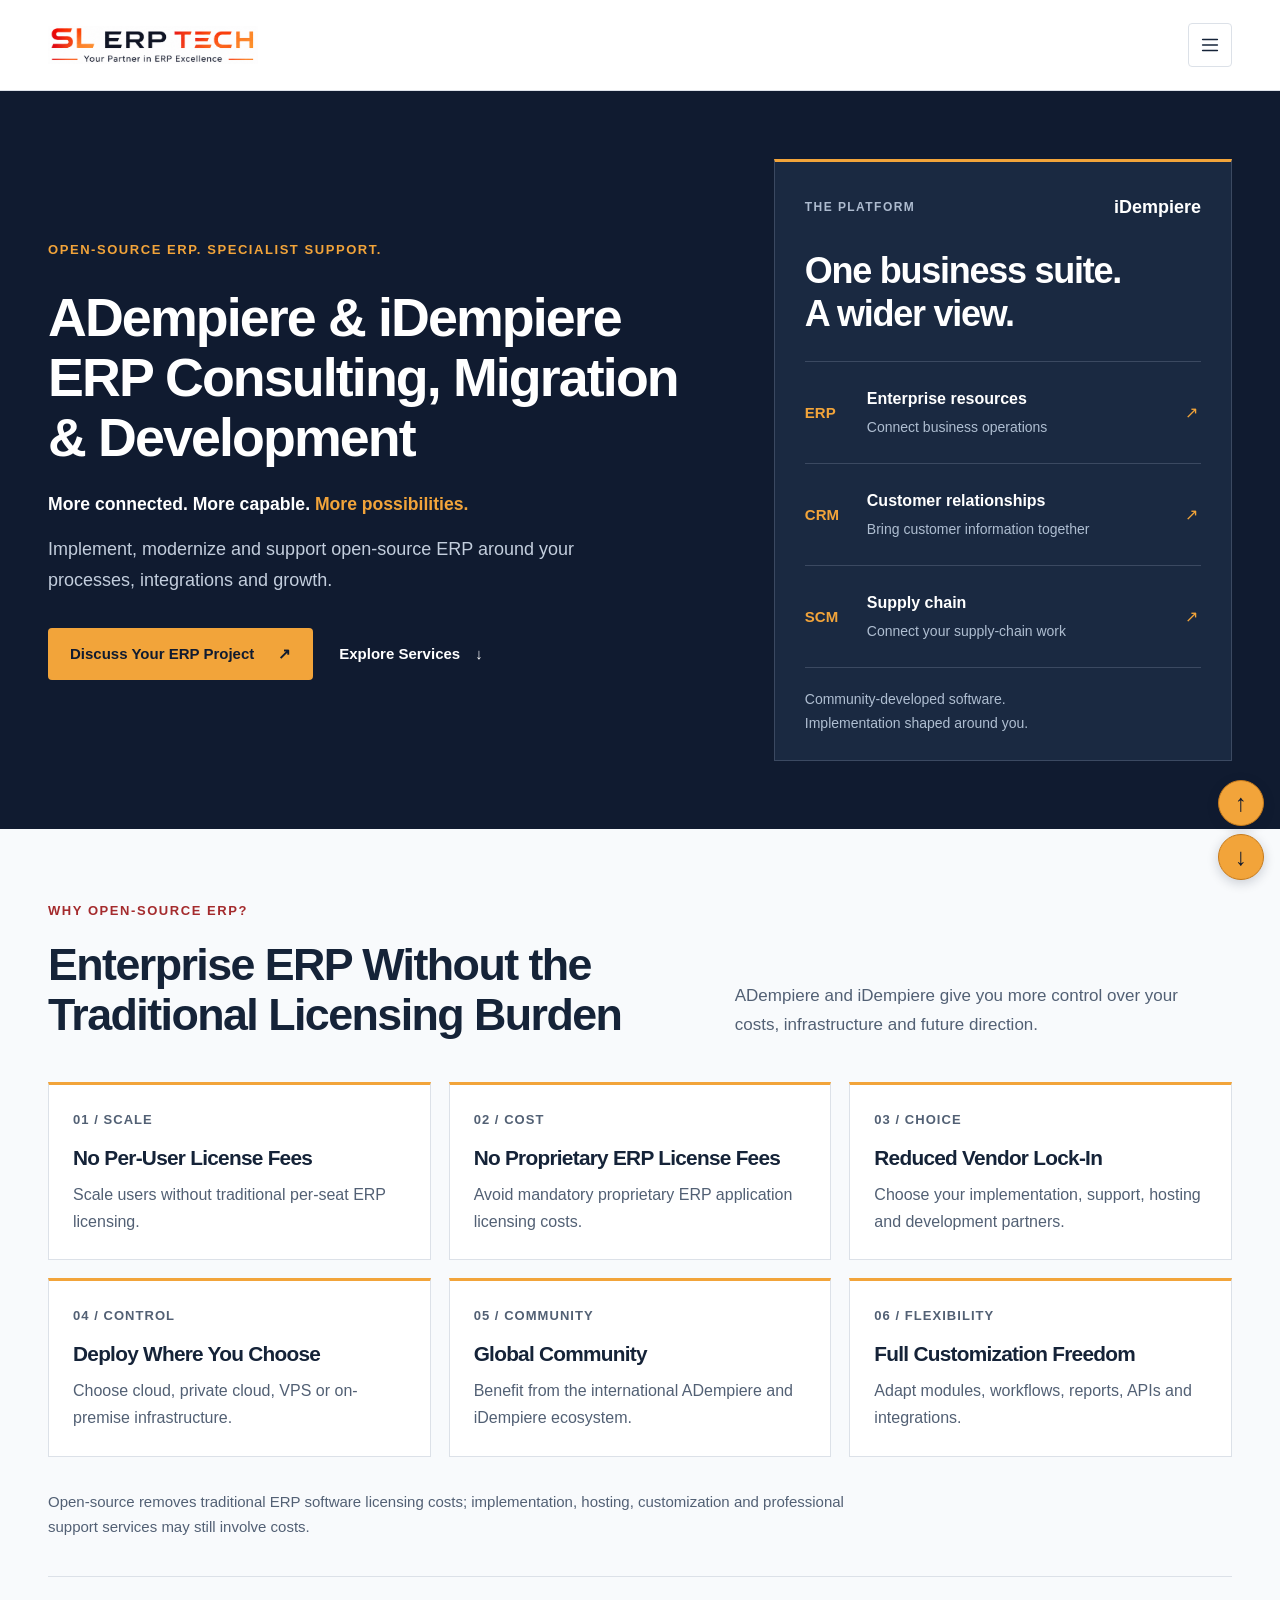
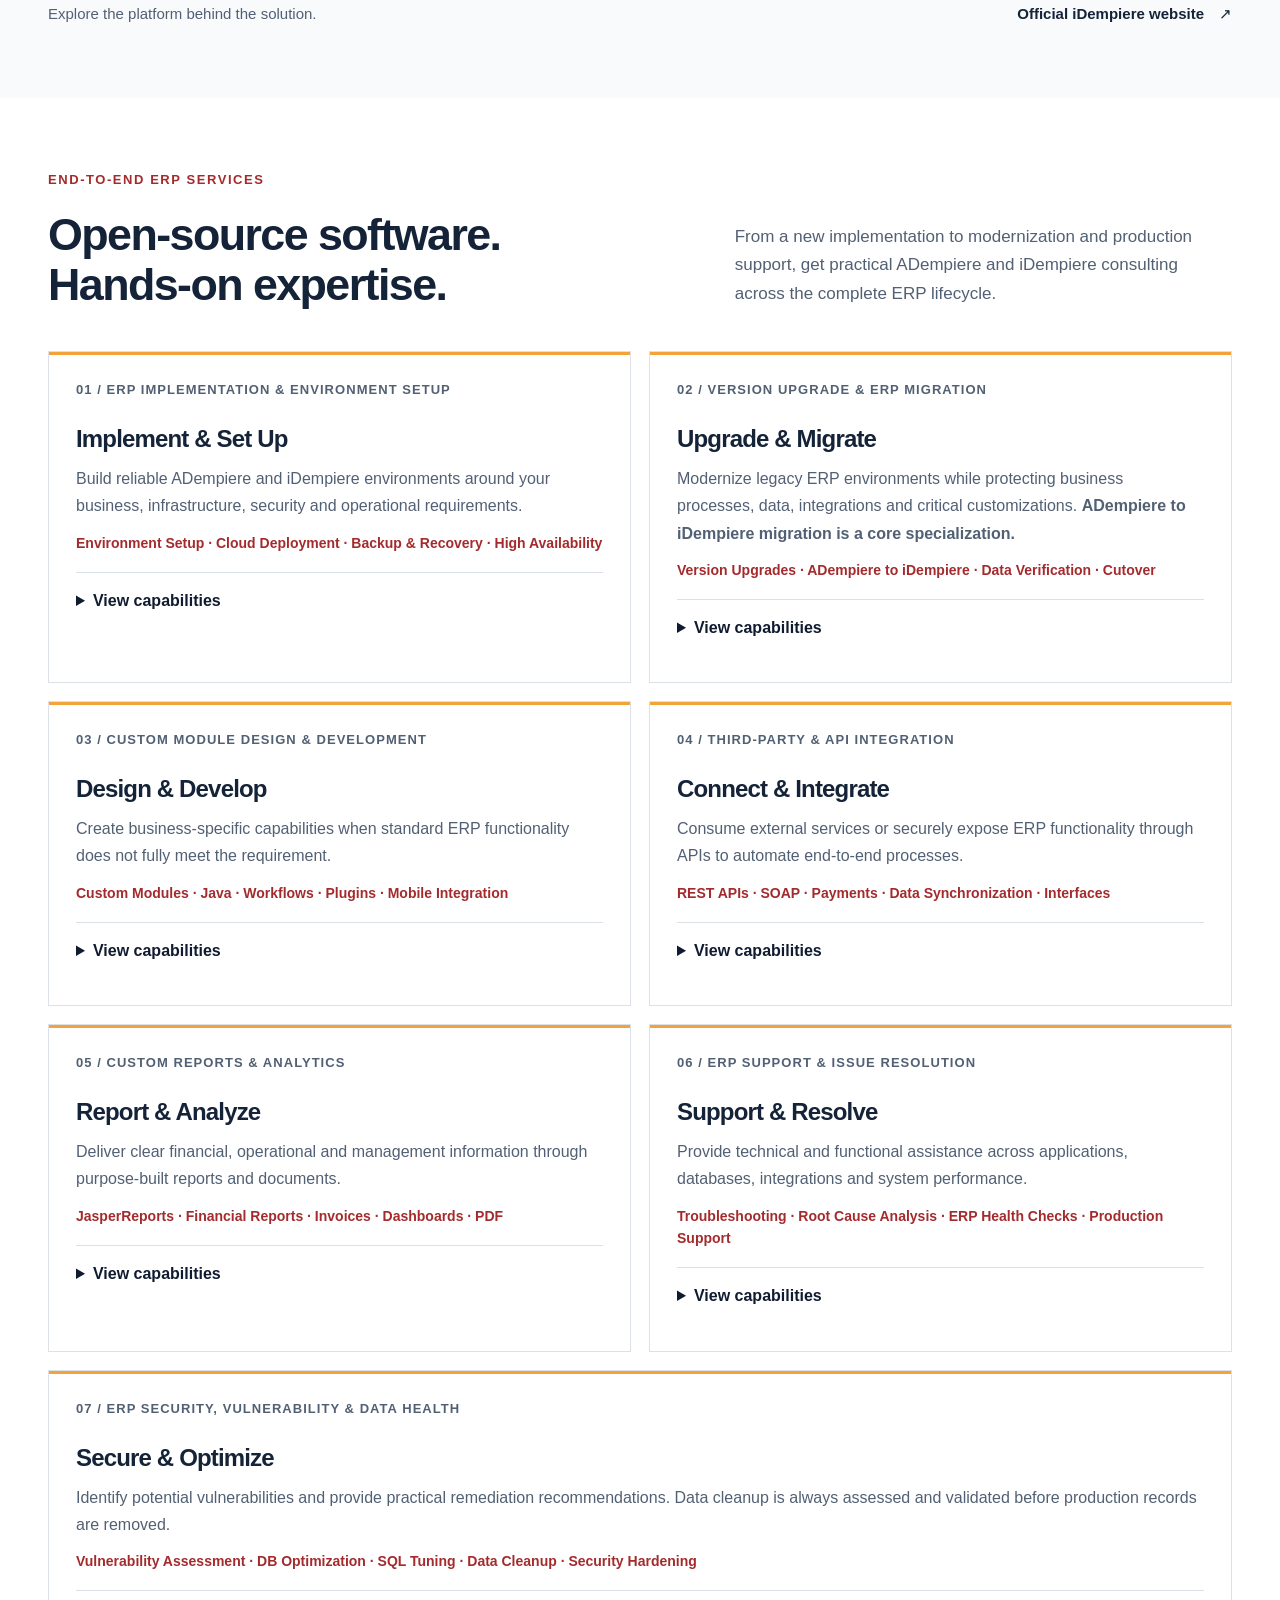
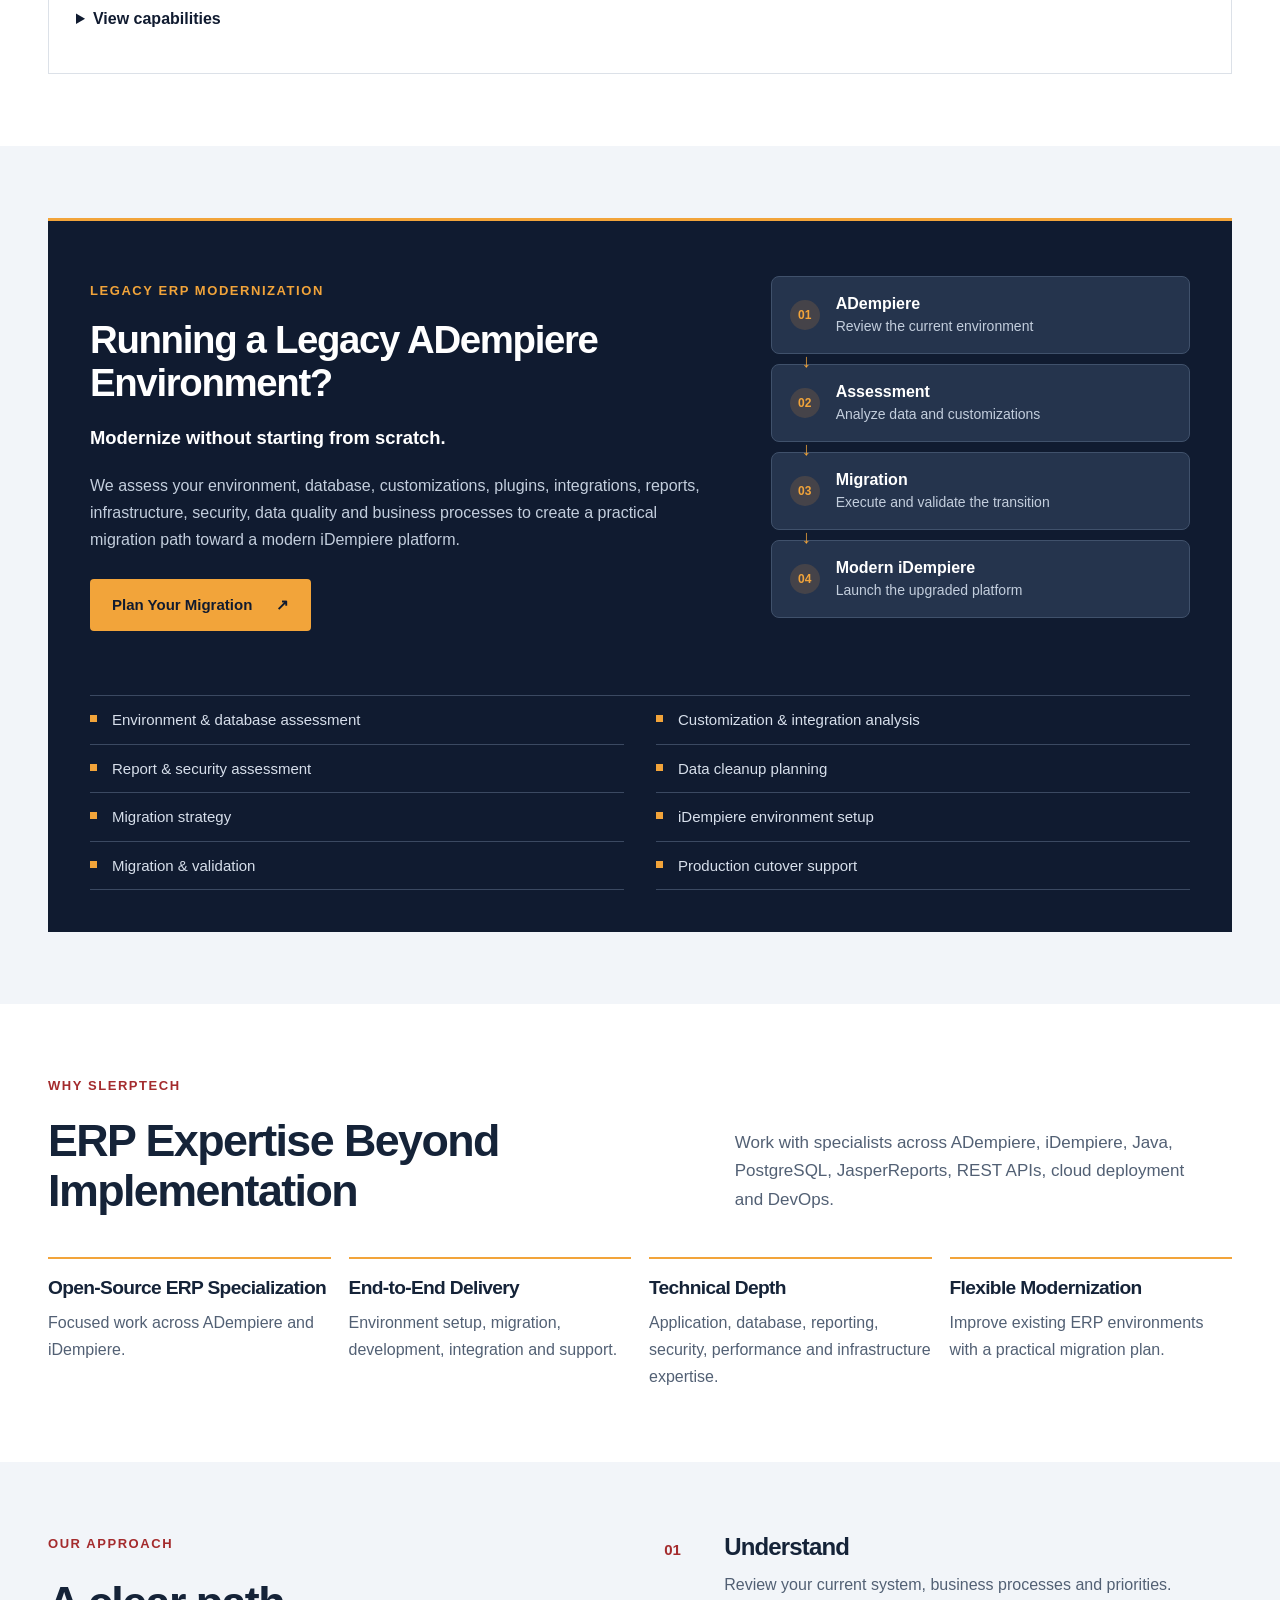
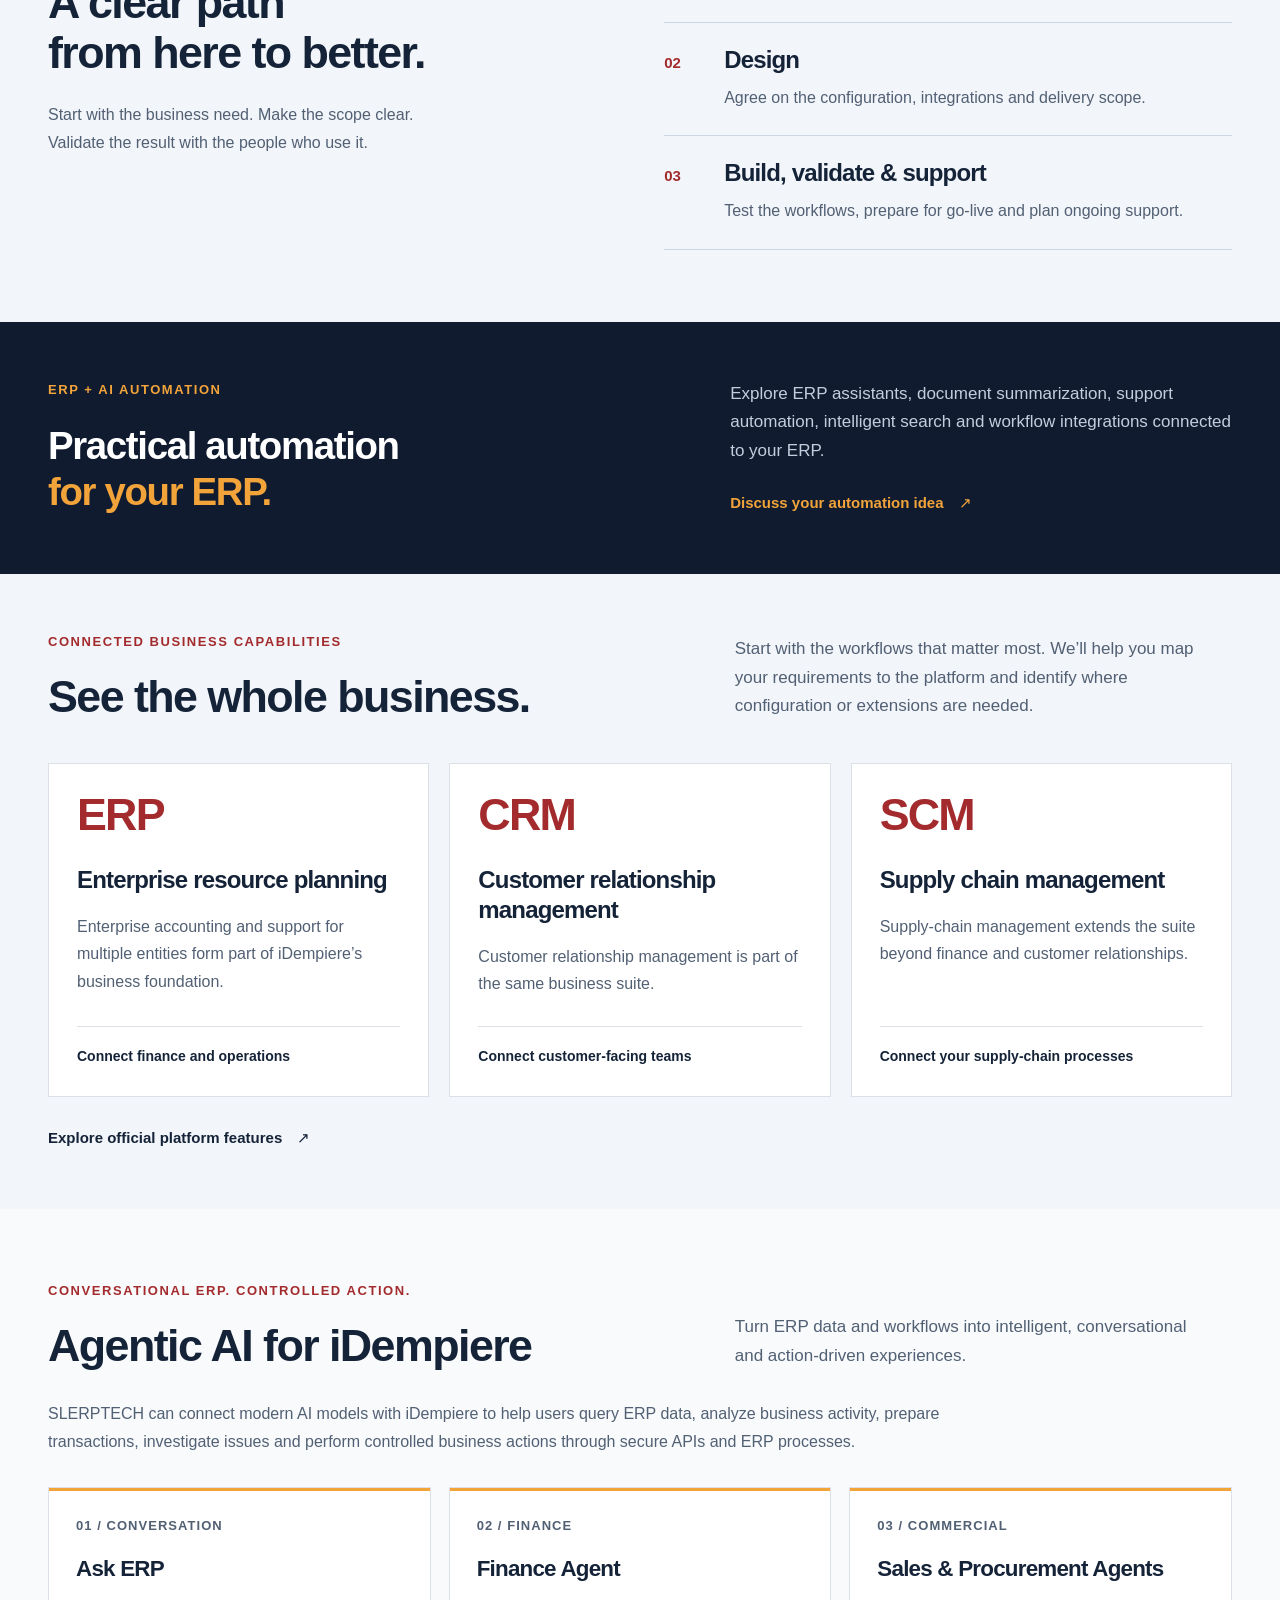
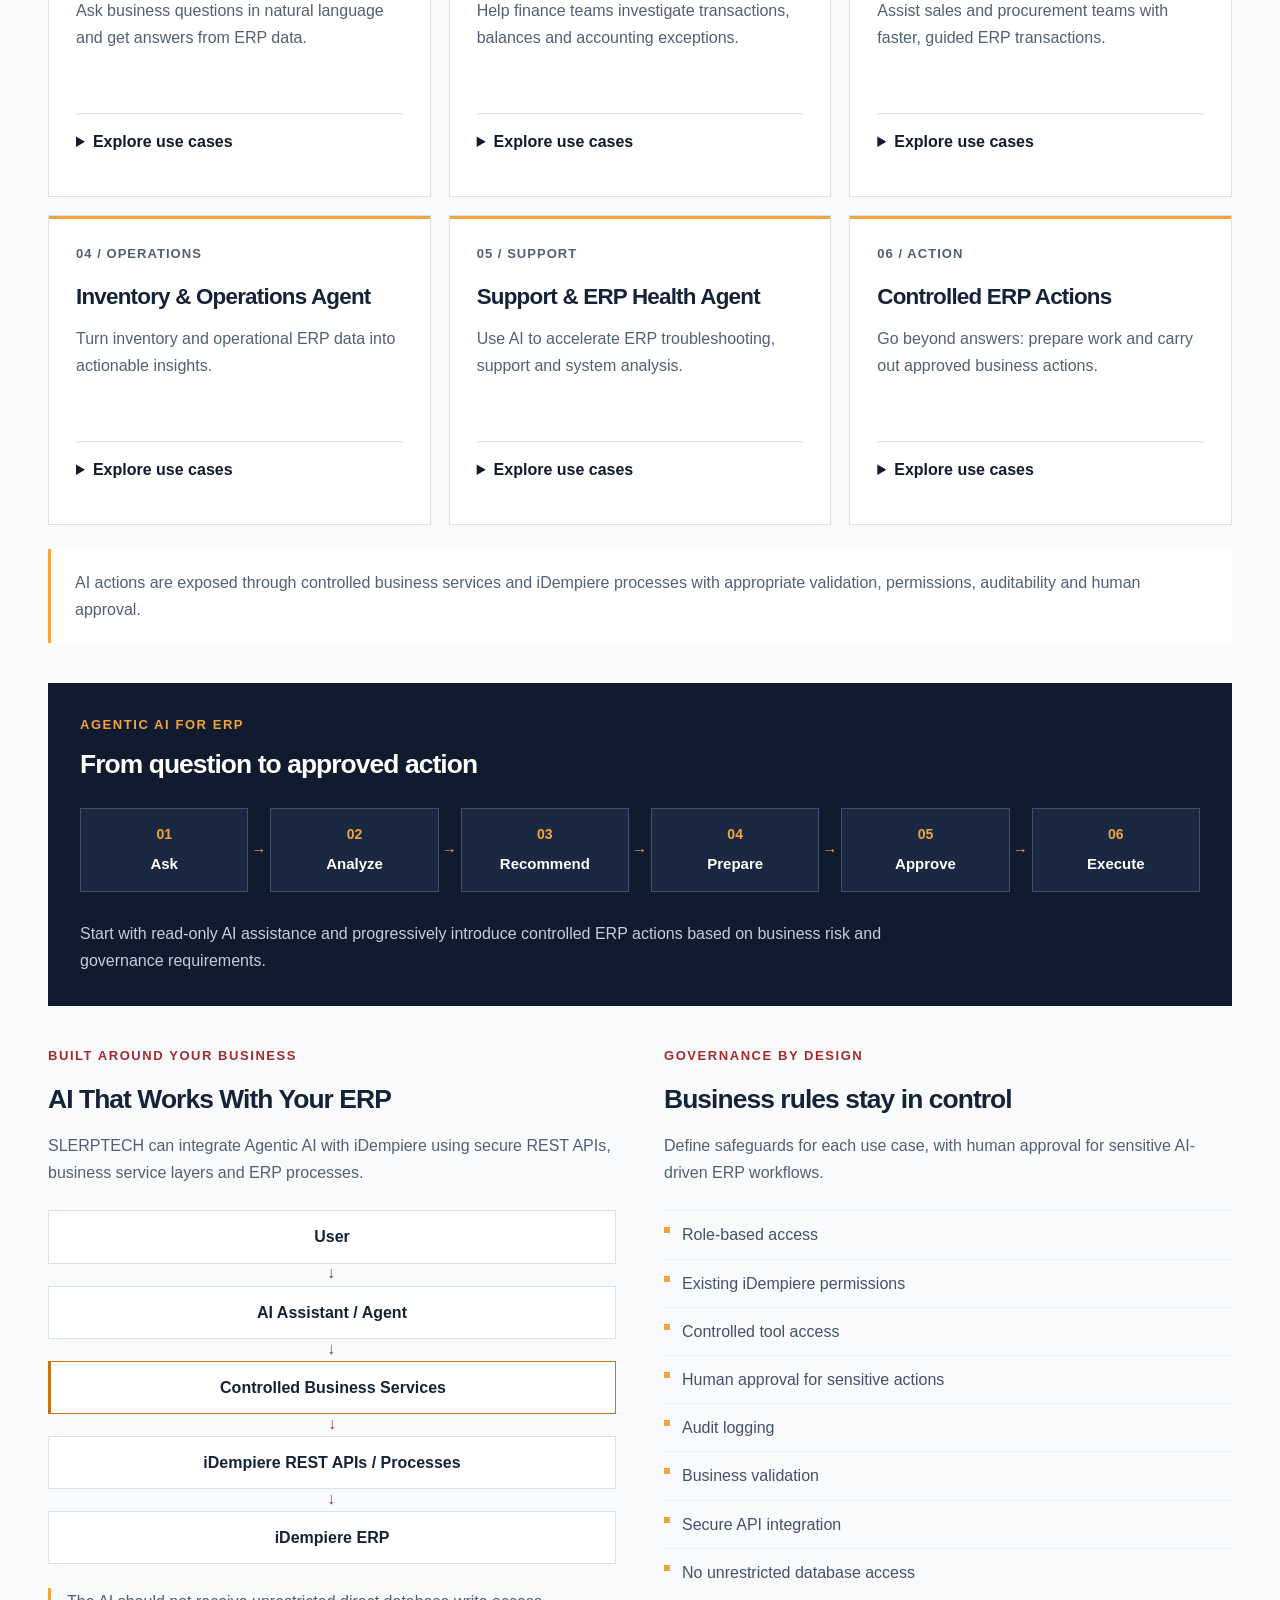
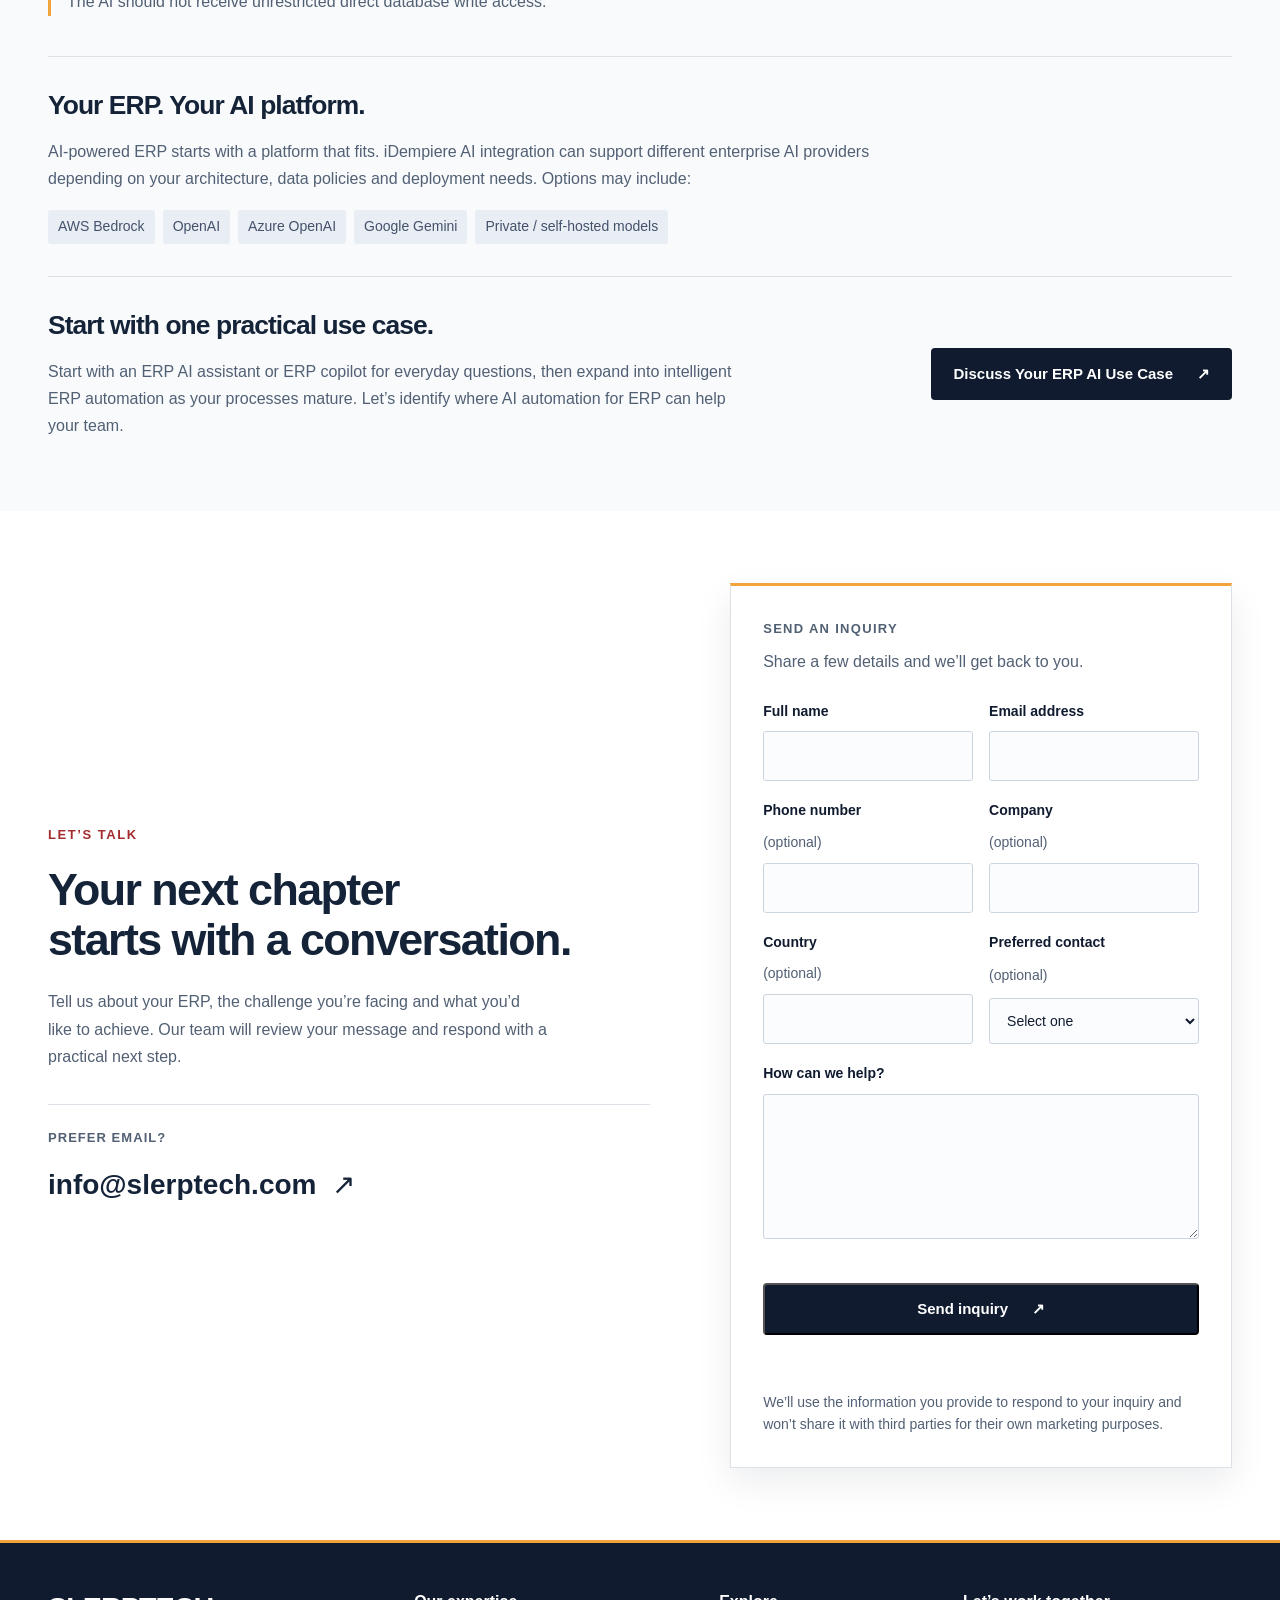
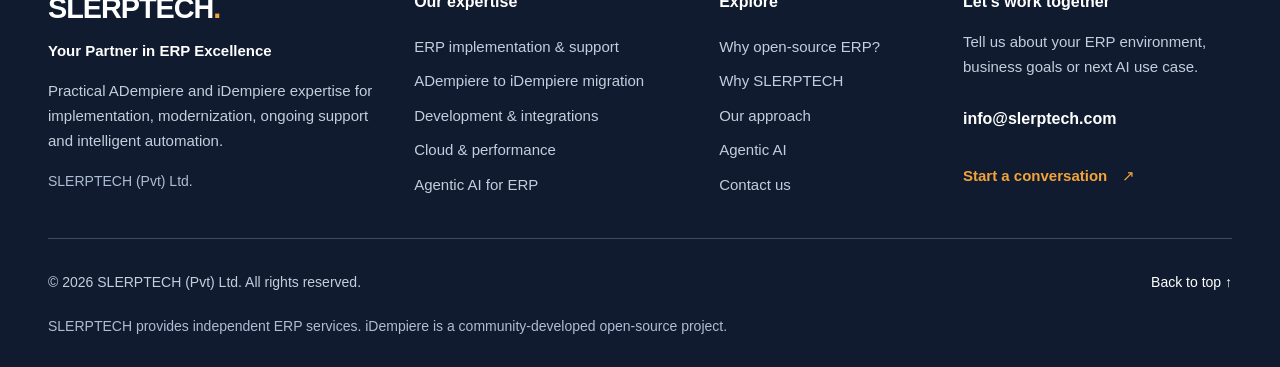
==== commit ee403c98: "Add privacy note beneath website inquiry form" ====
--- a/index.html
+++ b/index.html
@@ -176,7 +176,7 @@
         <div class="agent-cta"><div><h3>Start with one practical use case.</h3><p>Start with an ERP AI assistant or ERP copilot for everyday questions, then expand into intelligent ERP automation as your processes mature. Let’s identify where AI automation for ERP can help your team.</p></div><a class="button button-dark" href="#contact">Discuss Your ERP AI Use Case <span aria-hidden="true">↗</span></a></div>
       </div>
     </section>
-    <section class="section-space contact" id="contact" aria-labelledby="contact-title"><div class="container contact-grid"><div><p class="eyebrow">LET’S TALK</p><h2 id="contact-title">Your next chapter<br>starts with a conversation.</h2><p>Tell us about your ERP, the challenge you’re facing and what you’d like to achieve. Our team will review your message and respond with a practical next step.</p><div class="contact-direct"><span class="contact-direct-label">Prefer email?</span><a class="email-link" href="mailto:info@slerptech.com">info@slerptech.com <span aria-hidden="true">↗</span></a></div></div><div class="contact-form-card"><div class="contact-form-heading"><p class="contact-label">SEND AN INQUIRY</p><p>Share a few details and we’ll get back to you.</p></div><form id="inquiry-form" class="inquiry-form"><div class="form-row"><label>Full name<input name="name" autocomplete="name" required></label><label>Email address<input type="email" name="email" autocomplete="email" required></label></div><div class="form-row"><label>Phone number <span>(optional)</span><input name="phone" type="tel" autocomplete="tel"></label><label>Company <span>(optional)</span><input name="company" autocomplete="organization"></label></div><div class="form-row"><label>Country <span>(optional)</span><input name="country" autocomplete="country-name"></label><label>Preferred contact <span>(optional)</span><select name="preferredContactMethod"><option value="">Select one</option><option>Email</option><option>Phone</option><option>Either</option></select></label></div><label>How can we help?<textarea name="message" rows="5" required></textarea></label><button class="button button-dark" type="submit">Send inquiry <span aria-hidden="true">↗</span></button><p id="inquiry-status" class="form-status" role="status" aria-live="polite"></p></form></div></div></section>
+    <section class="section-space contact" id="contact" aria-labelledby="contact-title"><div class="container contact-grid"><div><p class="eyebrow">LET’S TALK</p><h2 id="contact-title">Your next chapter<br>starts with a conversation.</h2><p>Tell us about your ERP, the challenge you’re facing and what you’d like to achieve. Our team will review your message and respond with a practical next step.</p><div class="contact-direct"><span class="contact-direct-label">Prefer email?</span><a class="email-link" href="mailto:info@slerptech.com">info@slerptech.com <span aria-hidden="true">↗</span></a></div></div><div class="contact-form-card"><div class="contact-form-heading"><p class="contact-label">SEND AN INQUIRY</p><p>Share a few details and we’ll get back to you.</p></div><form id="inquiry-form" class="inquiry-form"><div class="form-row"><label>Full name<input name="name" autocomplete="name" required></label><label>Email address<input type="email" name="email" autocomplete="email" required></label></div><div class="form-row"><label>Phone number <span>(optional)</span><input name="phone" type="tel" autocomplete="tel"></label><label>Company <span>(optional)</span><input name="company" autocomplete="organization"></label></div><div class="form-row"><label>Country <span>(optional)</span><input name="country" autocomplete="country-name"></label><label>Preferred contact <span>(optional)</span><select name="preferredContactMethod"><option value="">Select one</option><option>Email</option><option>Phone</option><option>Either</option></select></label></div><label>How can we help?<textarea name="message" rows="5" required></textarea></label><button class="button button-dark" type="submit">Send inquiry <span aria-hidden="true">↗</span></button><p id="inquiry-status" class="form-status" role="status" aria-live="polite"></p><p class="inquiry-privacy" style="margin:0;color:var(--muted);font-size:0.875rem;line-height:1.6;">We’ll use the information you provide to respond to your inquiry and won’t share it with third parties for their own marketing purposes.</p></form></div></div></section>
   </main>
   <footer id="page-bottom" class="site-footer">
     <div class="container">
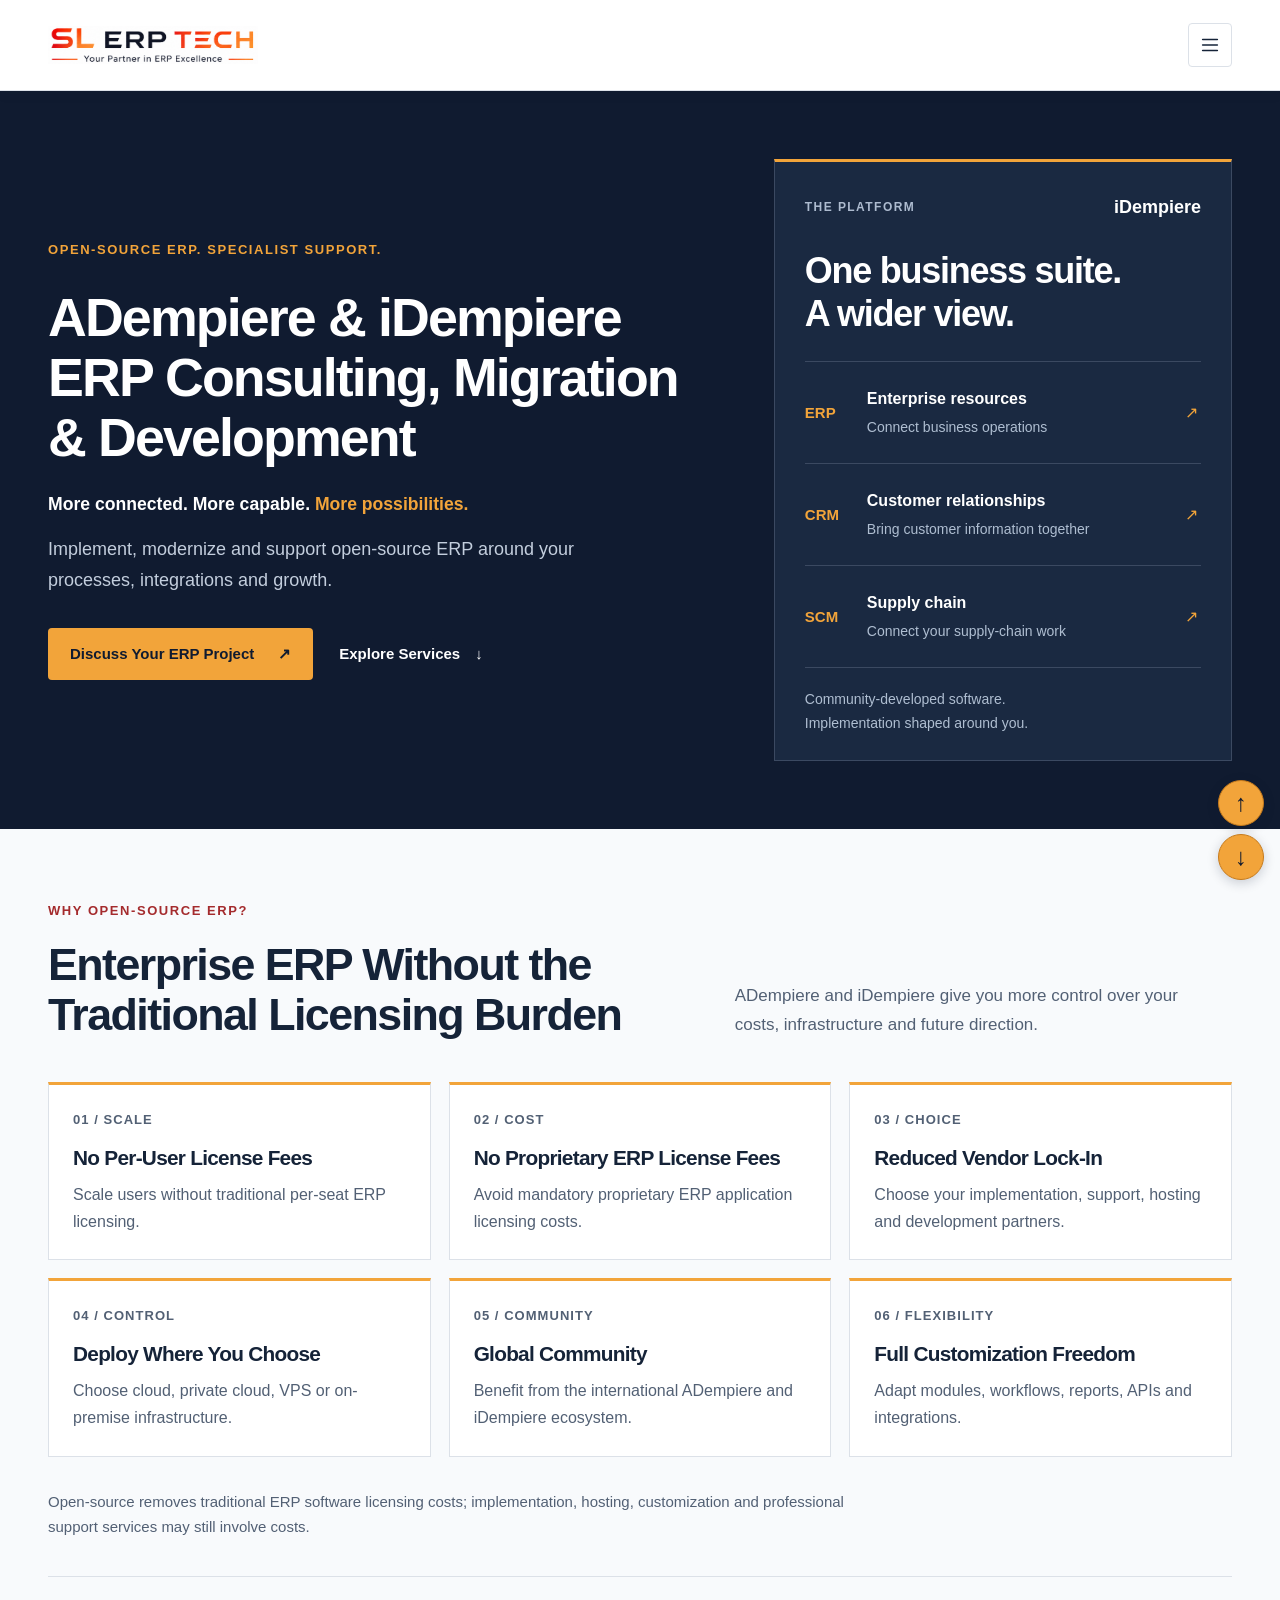
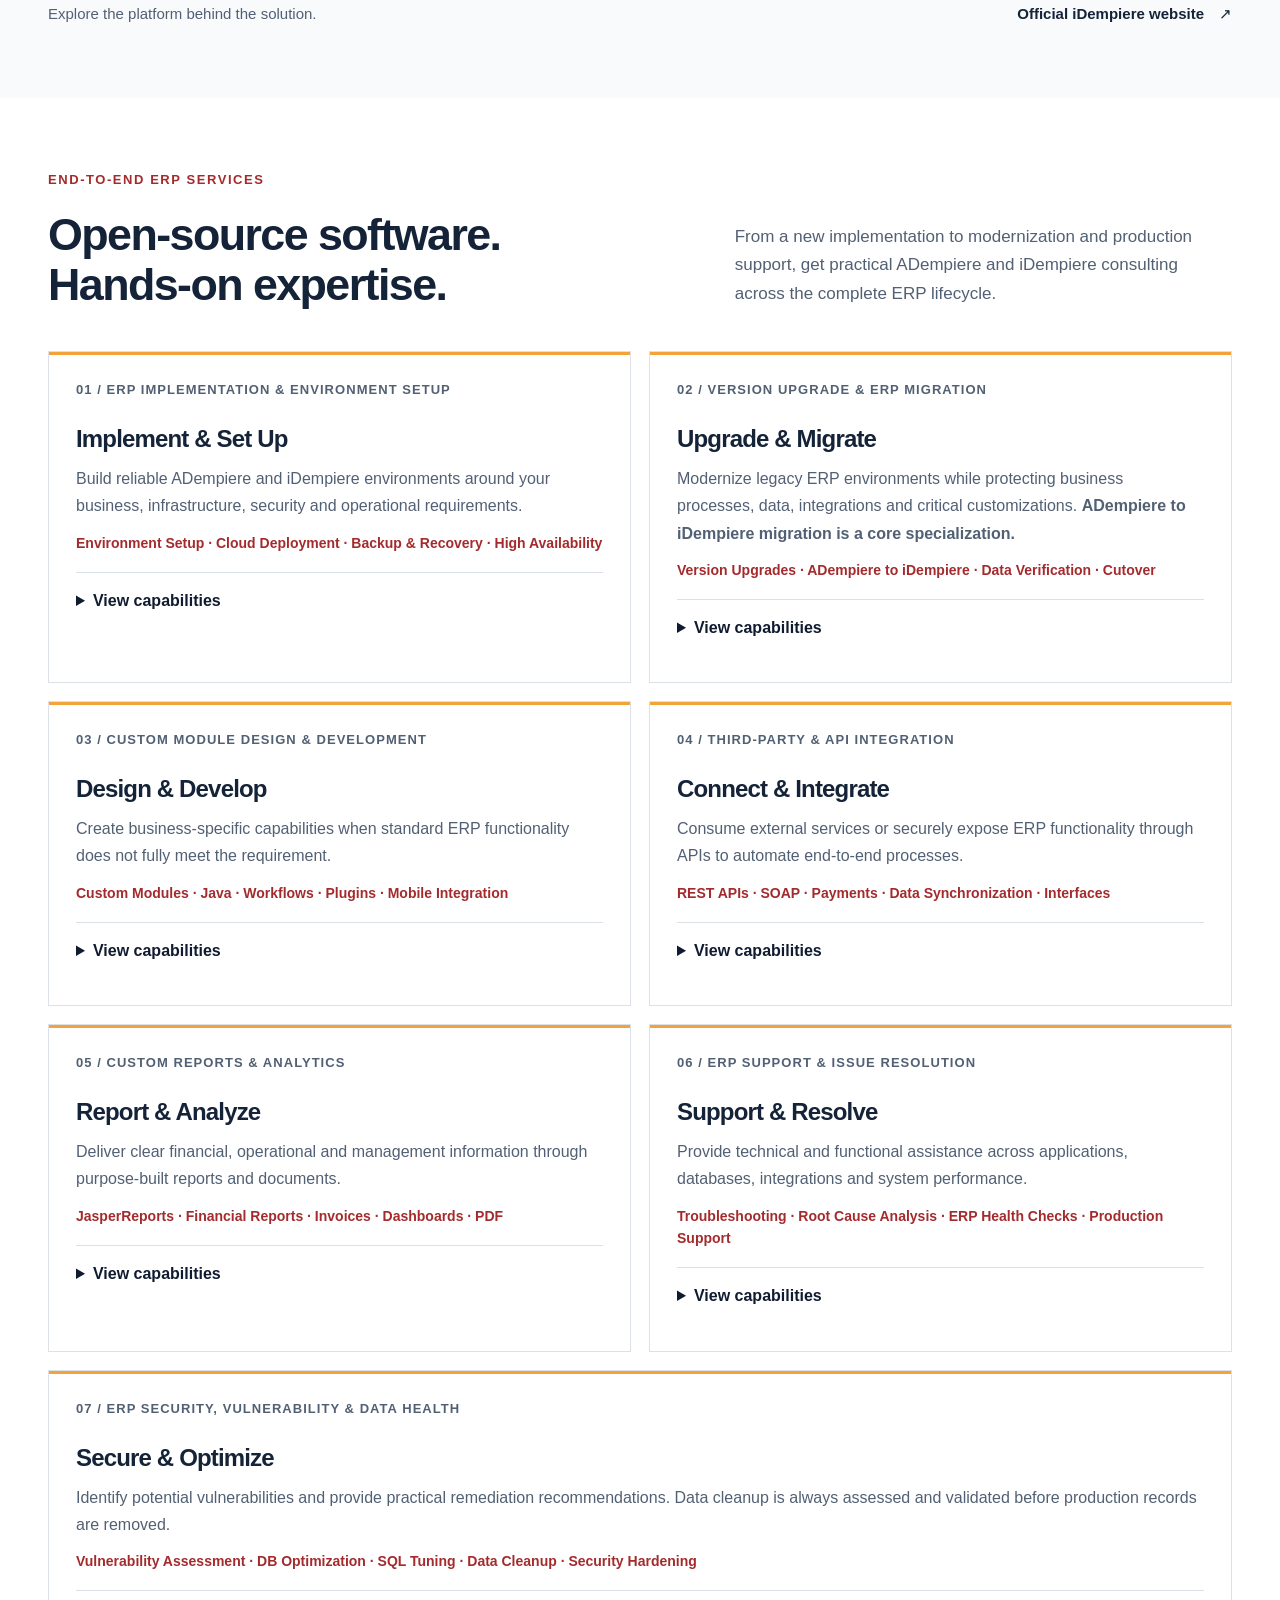
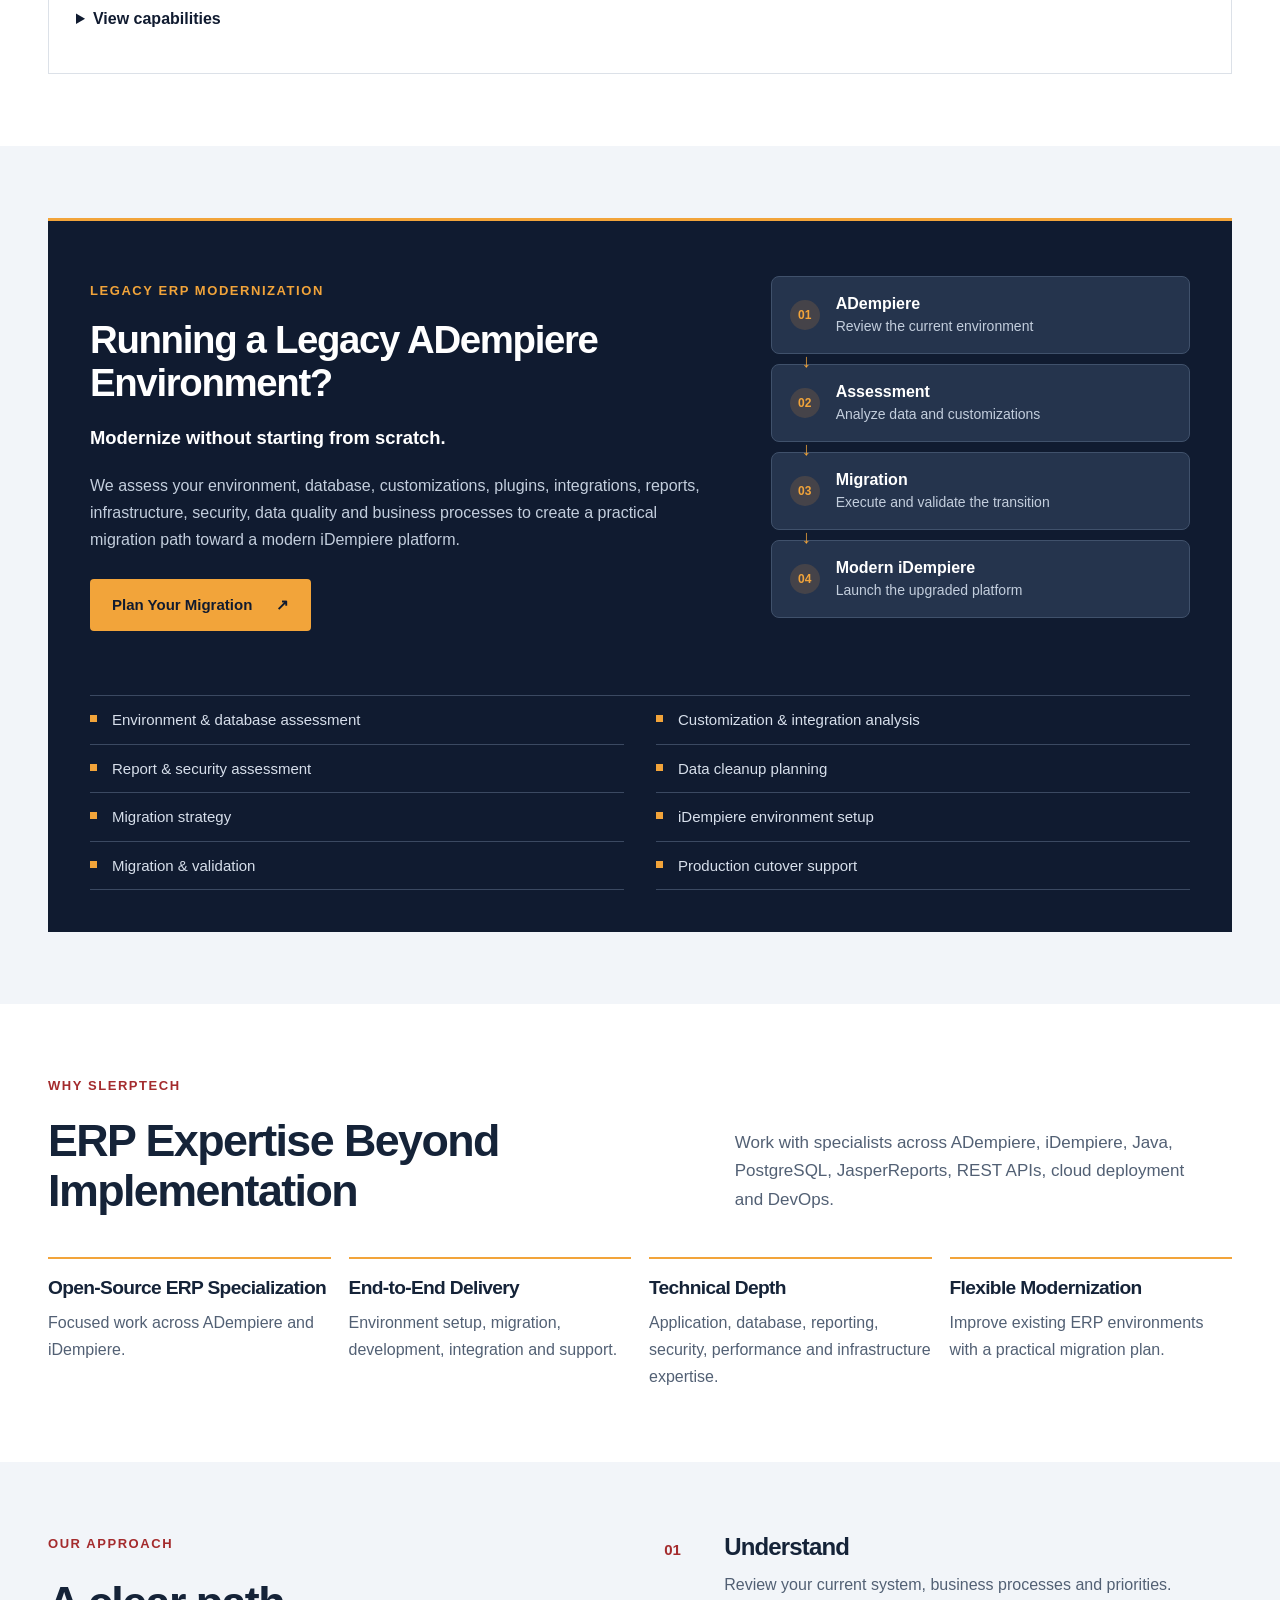
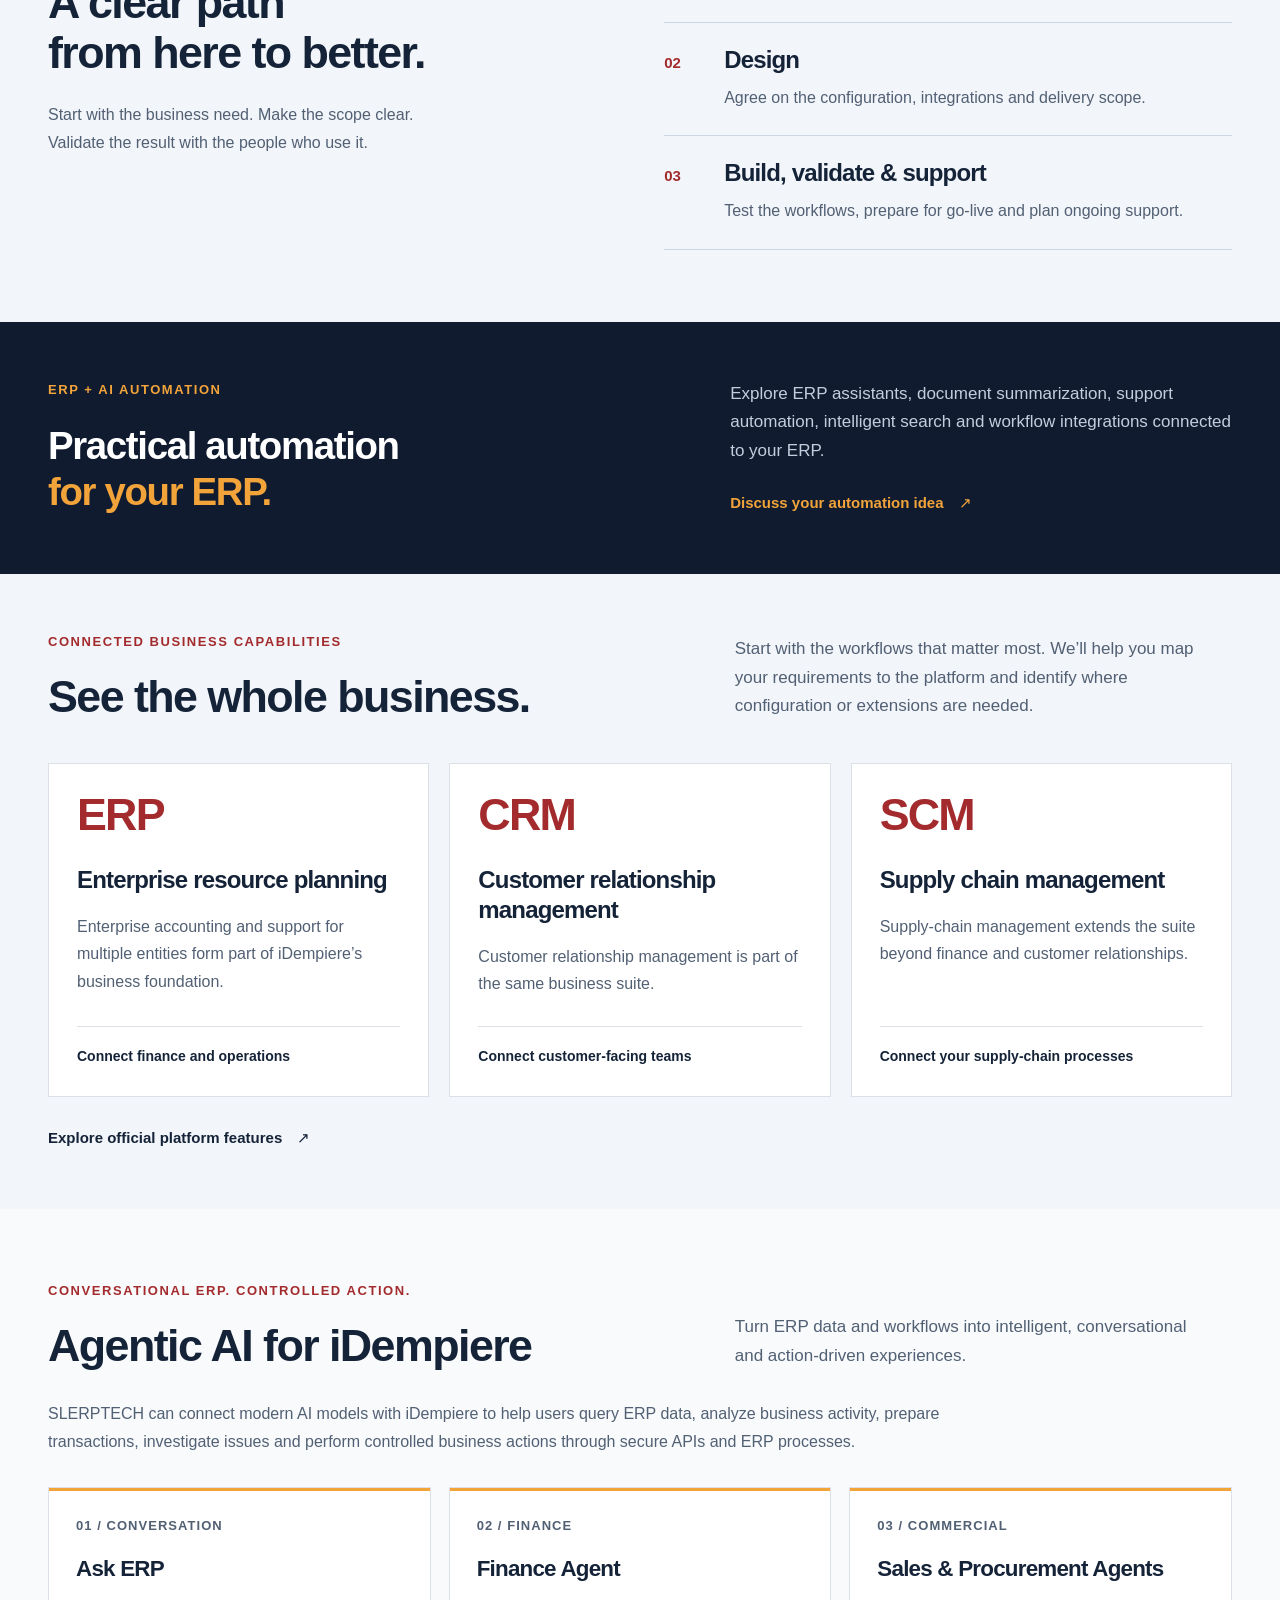
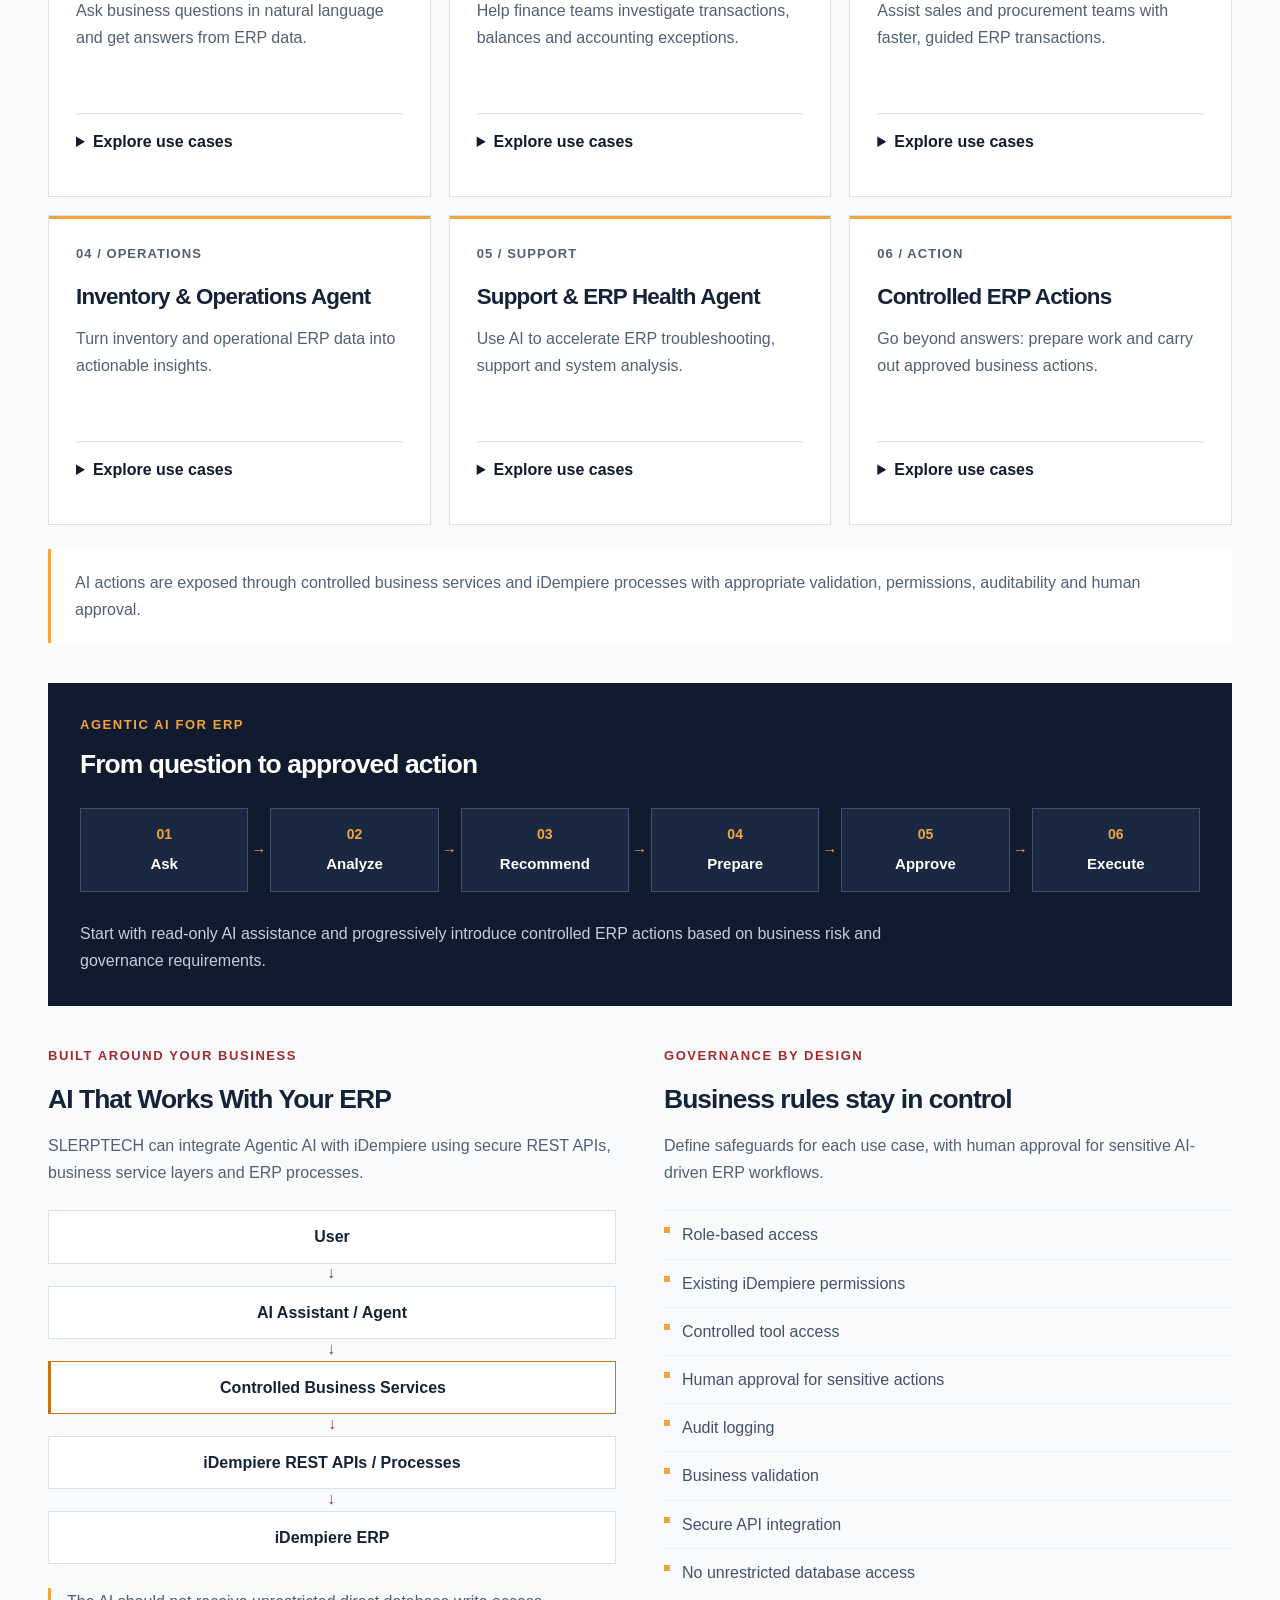
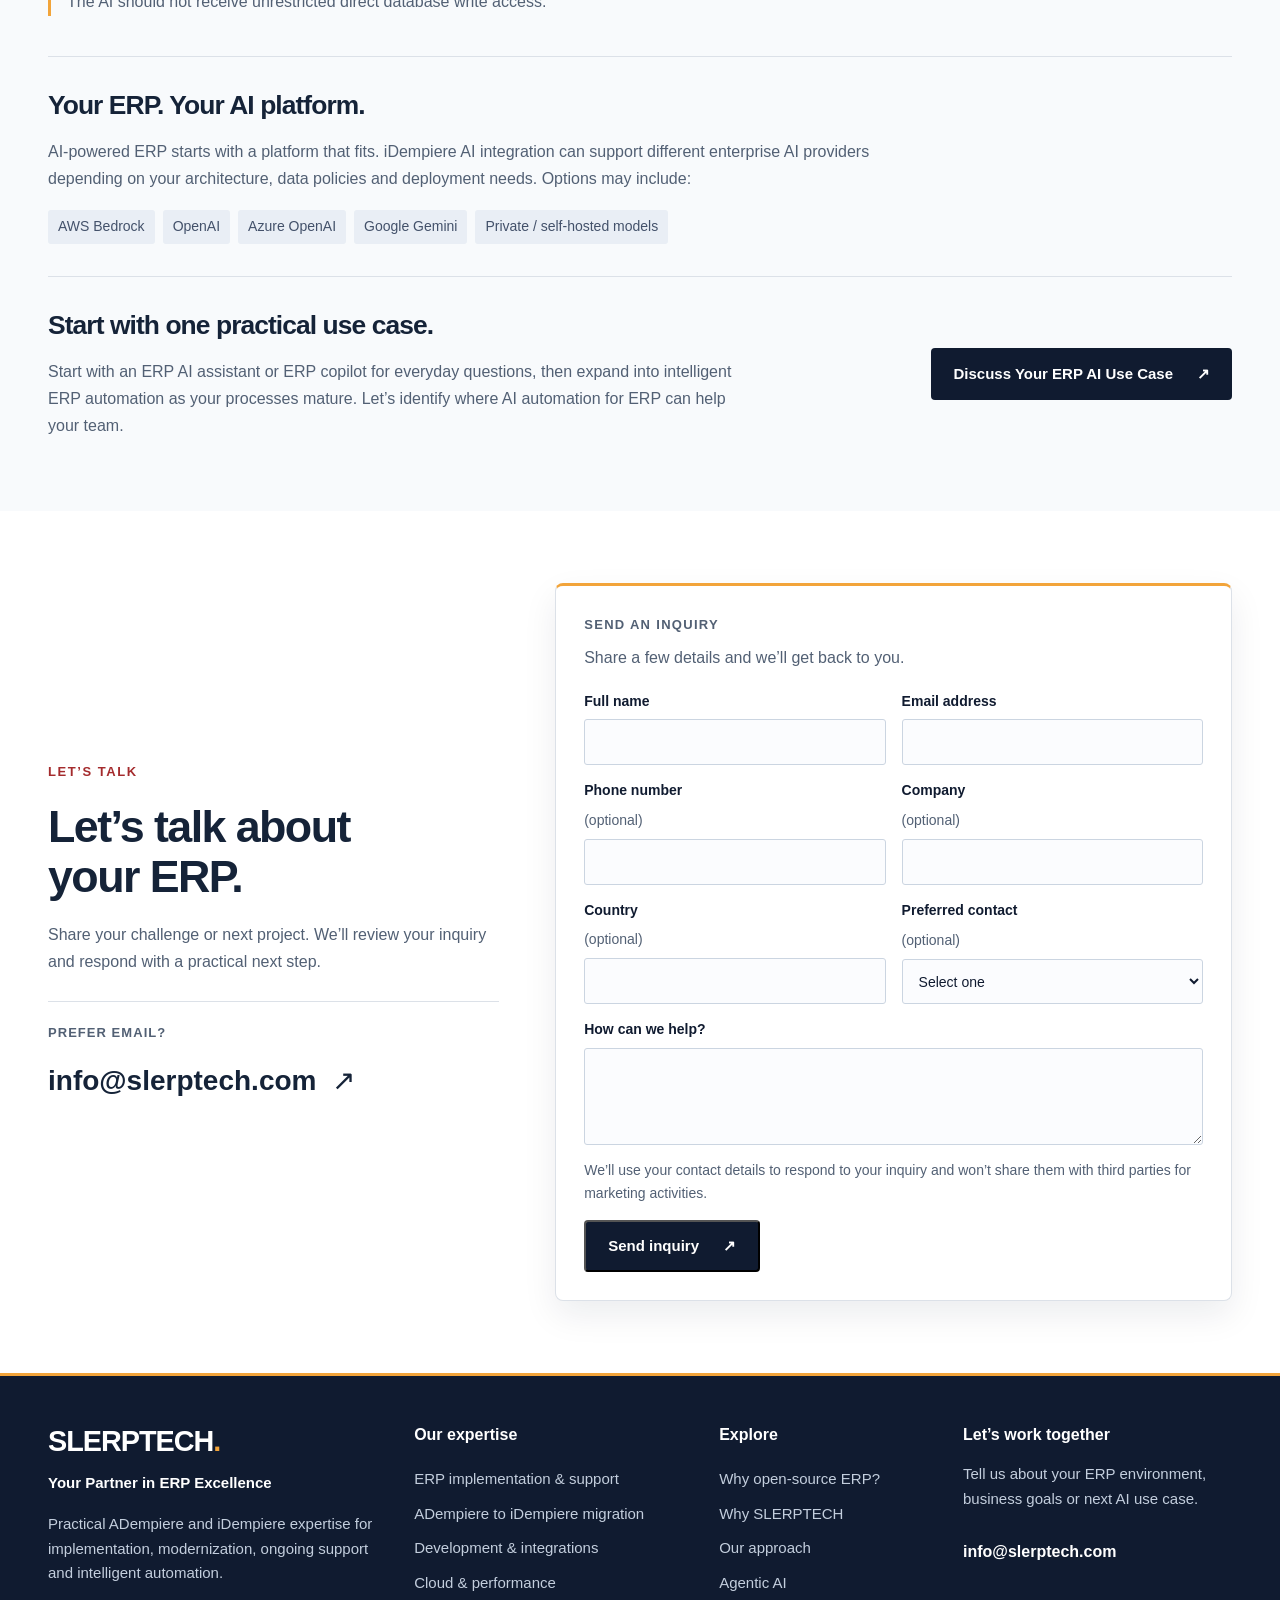
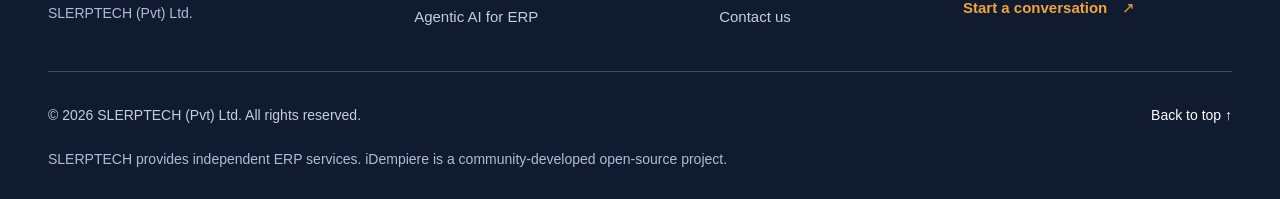
==== commit 6fa18137: "Publish compact contact section, privacy note and homepage scroll animations" ====
--- a/index.html
+++ b/index.html
@@ -21,7 +21,7 @@
   <meta name="twitter:description" content="ERP implementation, migration, development, integration, optimization, security and support services.">
   <meta name="twitter:image" content="https://slerptech.com/assets/image.png">
   <link rel="icon" type="image/png" href="assets/favicon.png">
-  <link rel="stylesheet" href="styles.css?v=20261002-inquiry">
+  <link rel="stylesheet" href="styles.css?v=20261002-contact-motion">
   <script type="application/ld+json">
   {
     "@context": "https://schema.org",
@@ -176,7 +176,7 @@
         <div class="agent-cta"><div><h3>Start with one practical use case.</h3><p>Start with an ERP AI assistant or ERP copilot for everyday questions, then expand into intelligent ERP automation as your processes mature. Let’s identify where AI automation for ERP can help your team.</p></div><a class="button button-dark" href="#contact">Discuss Your ERP AI Use Case <span aria-hidden="true">↗</span></a></div>
       </div>
     </section>
-    <section class="section-space contact" id="contact" aria-labelledby="contact-title"><div class="container contact-grid"><div><p class="eyebrow">LET’S TALK</p><h2 id="contact-title">Your next chapter<br>starts with a conversation.</h2><p>Tell us about your ERP, the challenge you’re facing and what you’d like to achieve. Our team will review your message and respond with a practical next step.</p><div class="contact-direct"><span class="contact-direct-label">Prefer email?</span><a class="email-link" href="mailto:info@slerptech.com">info@slerptech.com <span aria-hidden="true">↗</span></a></div></div><div class="contact-form-card"><div class="contact-form-heading"><p class="contact-label">SEND AN INQUIRY</p><p>Share a few details and we’ll get back to you.</p></div><form id="inquiry-form" class="inquiry-form"><div class="form-row"><label>Full name<input name="name" autocomplete="name" required></label><label>Email address<input type="email" name="email" autocomplete="email" required></label></div><div class="form-row"><label>Phone number <span>(optional)</span><input name="phone" type="tel" autocomplete="tel"></label><label>Company <span>(optional)</span><input name="company" autocomplete="organization"></label></div><div class="form-row"><label>Country <span>(optional)</span><input name="country" autocomplete="country-name"></label><label>Preferred contact <span>(optional)</span><select name="preferredContactMethod"><option value="">Select one</option><option>Email</option><option>Phone</option><option>Either</option></select></label></div><label>How can we help?<textarea name="message" rows="5" required></textarea></label><button class="button button-dark" type="submit">Send inquiry <span aria-hidden="true">↗</span></button><p id="inquiry-status" class="form-status" role="status" aria-live="polite"></p><p class="inquiry-privacy" style="margin:0;color:var(--muted);font-size:0.875rem;line-height:1.6;">We’ll use the information you provide to respond to your inquiry and won’t share it with third parties for their own marketing purposes.</p></form></div></div></section>
+    <section class="section-space contact" id="contact" aria-labelledby="contact-title"><div class="container contact-grid"><div><p class="eyebrow">LET’S TALK</p><h2 id="contact-title">Let’s talk about<br>your ERP.</h2><p>Share your challenge or next project. We’ll review your inquiry and respond with a practical next step.</p><div class="contact-direct"><span class="contact-direct-label">Prefer email?</span><a class="email-link" href="mailto:info@slerptech.com">info@slerptech.com <span aria-hidden="true">↗</span></a></div></div><div class="contact-form-card"><div class="contact-form-heading"><p class="contact-label">SEND AN INQUIRY</p><p>Share a few details and we’ll get back to you.</p></div><form id="inquiry-form" class="inquiry-form"><div class="form-row"><label>Full name<input name="name" autocomplete="name" required></label><label>Email address<input type="email" name="email" autocomplete="email" required></label></div><div class="form-row"><label>Phone number <span>(optional)</span><input name="phone" type="tel" autocomplete="tel"></label><label>Company <span>(optional)</span><input name="company" autocomplete="organization"></label></div><div class="form-row"><label>Country <span>(optional)</span><input name="country" autocomplete="country-name"></label><label>Preferred contact <span>(optional)</span><select name="preferredContactMethod"><option value="">Select one</option><option>Email</option><option>Phone</option><option>Either</option></select></label></div><label>How can we help?<textarea name="message" rows="3" required></textarea></label><p class="inquiry-privacy">We’ll use your contact details to respond to your inquiry and won’t share them with third parties for marketing activities.</p><button class="button button-dark" type="submit">Send inquiry <span aria-hidden="true">↗</span></button><p id="inquiry-status" class="form-status" role="status" aria-live="polite"></p></form></div></div></section>
   </main>
   <footer id="page-bottom" class="site-footer">
     <div class="container">
@@ -232,6 +232,6 @@
       } finally { button.disabled = false; }
     });
   </script>
-  <script src="entrance.js?v=20260927-agentic-ai" defer></script>
+  <script src="entrance.js?v=20261002-contact-motion" defer></script>
 </body>
 </html>
--- a/styles.css
+++ b/styles.css
@@ -476,3 +476,42 @@
   .agent-architecture-flow li { transition: none; }
   .agent-architecture-flow li:hover { transform: none; }
 }
+
+/* Keep navigation visible and anchor destinations clear of the header. */
+.site-header { position: sticky; top: 0; z-index: 100; box-shadow: 0 3px 12px rgb(16 27 48 / 6%); }
+html { scroll-padding-top: 120px; }
+@media (max-width: 1280px) {
+  html { scroll-padding-top: 96px; }
+  .site-header { max-height: 100vh; max-height: 100dvh; overflow-y: auto; }
+}
+@media (max-width: 767px) {
+  html { scroll-padding-top: 84px; }
+}
+
+/* Compact inquiry layout */
+.contact.section-space { padding-block: 72px; }
+.contact-grid { grid-template-columns: minmax(0, .8fr) minmax(0, 1.2fr); gap: 56px; align-items: center; }
+.contact h2 { font-size: clamp(2rem, 3.5vw, 3.25rem); line-height: 1.12; margin-bottom: 20px; }
+.contact-direct { margin-top: 26px; padding-top: 20px; }
+.contact-form-card { padding: 28px; border-radius: 8px; }
+.contact-form-heading { margin-bottom: 18px; }
+.inquiry-form { gap: 14px; }
+.inquiry-form label { gap: 6px; min-width: 0; }
+.inquiry-form input, .inquiry-form select { min-height: 44px; padding: 10px 12px; }
+.inquiry-form textarea { min-height: 96px; }
+.inquiry-form .button { margin-top: 2px; justify-self: start; }
+.form-status:empty { display: none; }
+@media (max-width: 900px) {
+  .contact-grid { grid-template-columns: 1fr; gap: 28px; }
+  .contact-grid > div:first-child { max-width: 640px; }
+  .contact h2 br { display: none; }
+  .contact-direct { margin-top: 20px; }
+}
+@media (max-width: 600px) {
+  .contact.section-space { padding-block: 48px; }
+  .contact-form-card { padding: 22px; }
+  .contact .form-row { grid-template-columns: 1fr; gap: 14px; }
+  .inquiry-form .button { width: 100%; justify-content: center; }
+}
+
+.contact .inquiry-privacy { margin: 0; max-width: none; color: var(--muted); font-size: .875rem; font-weight: 400; line-height: 1.6; }
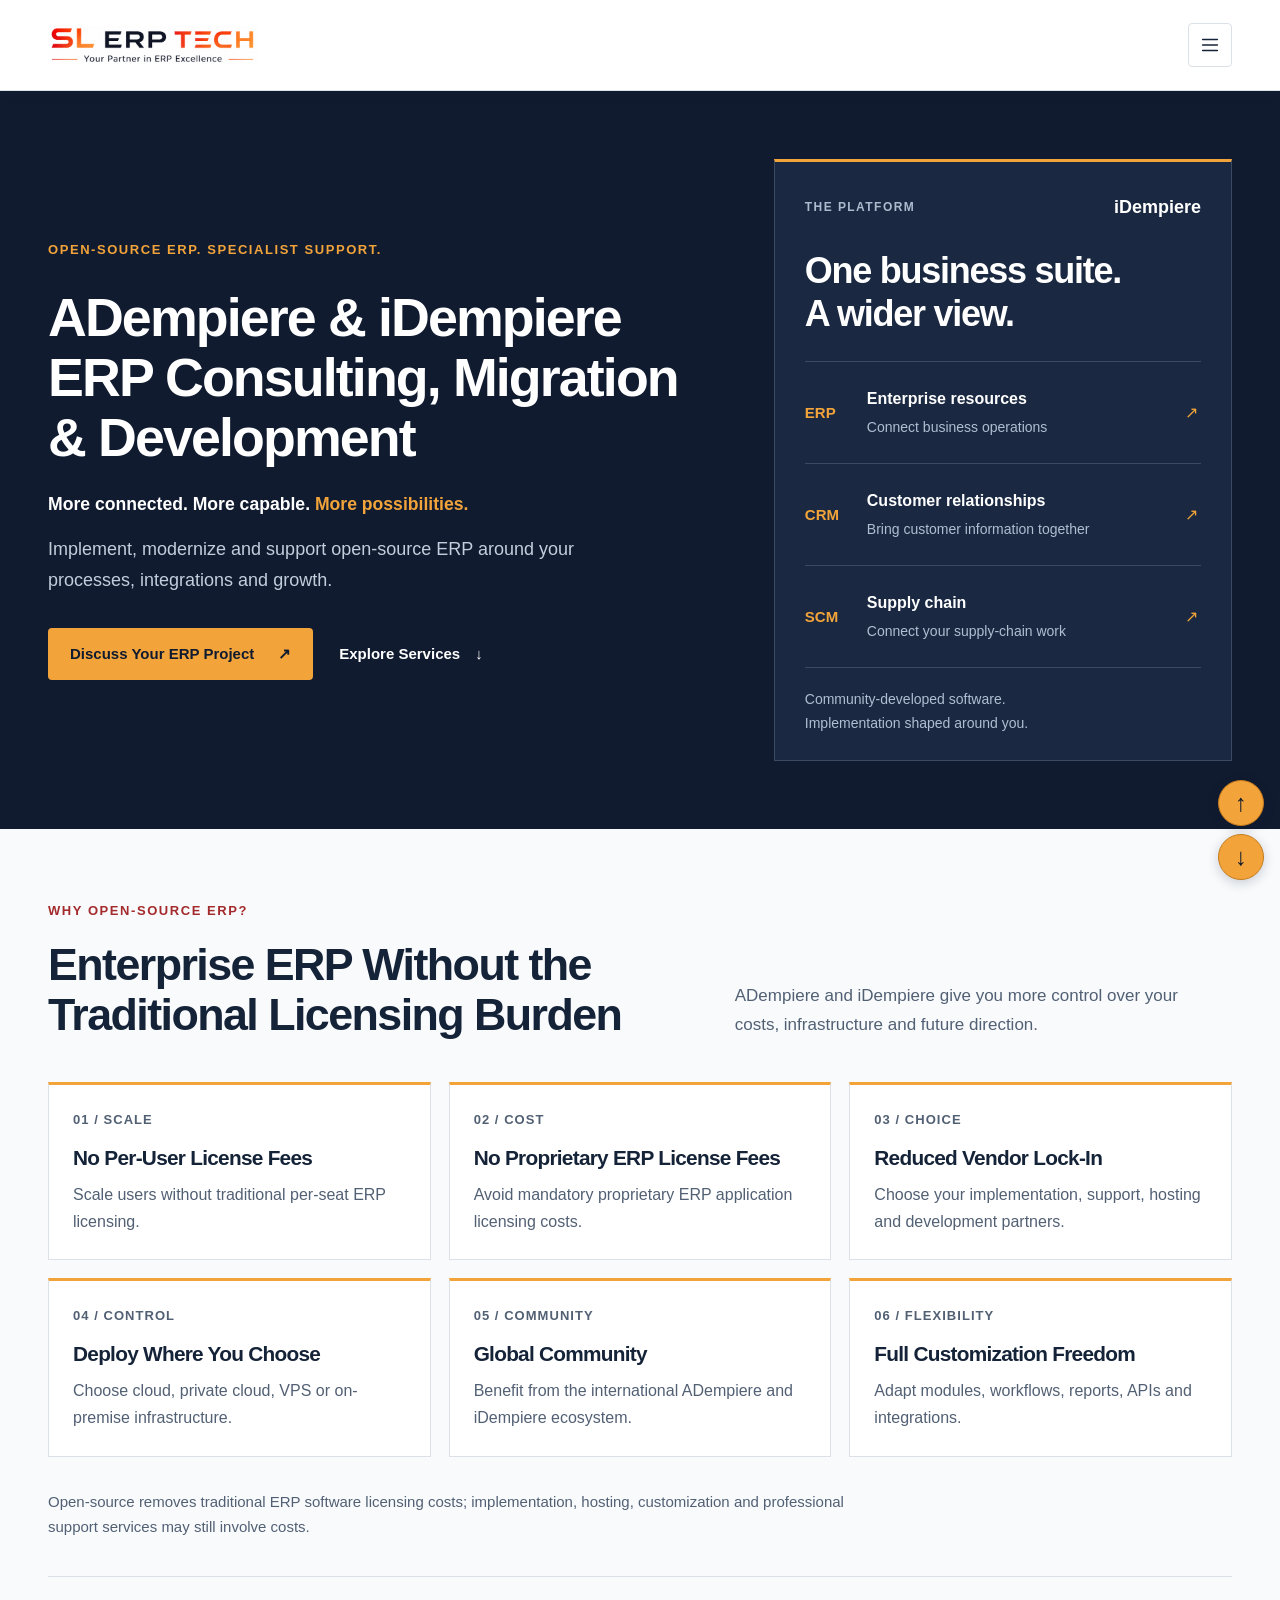
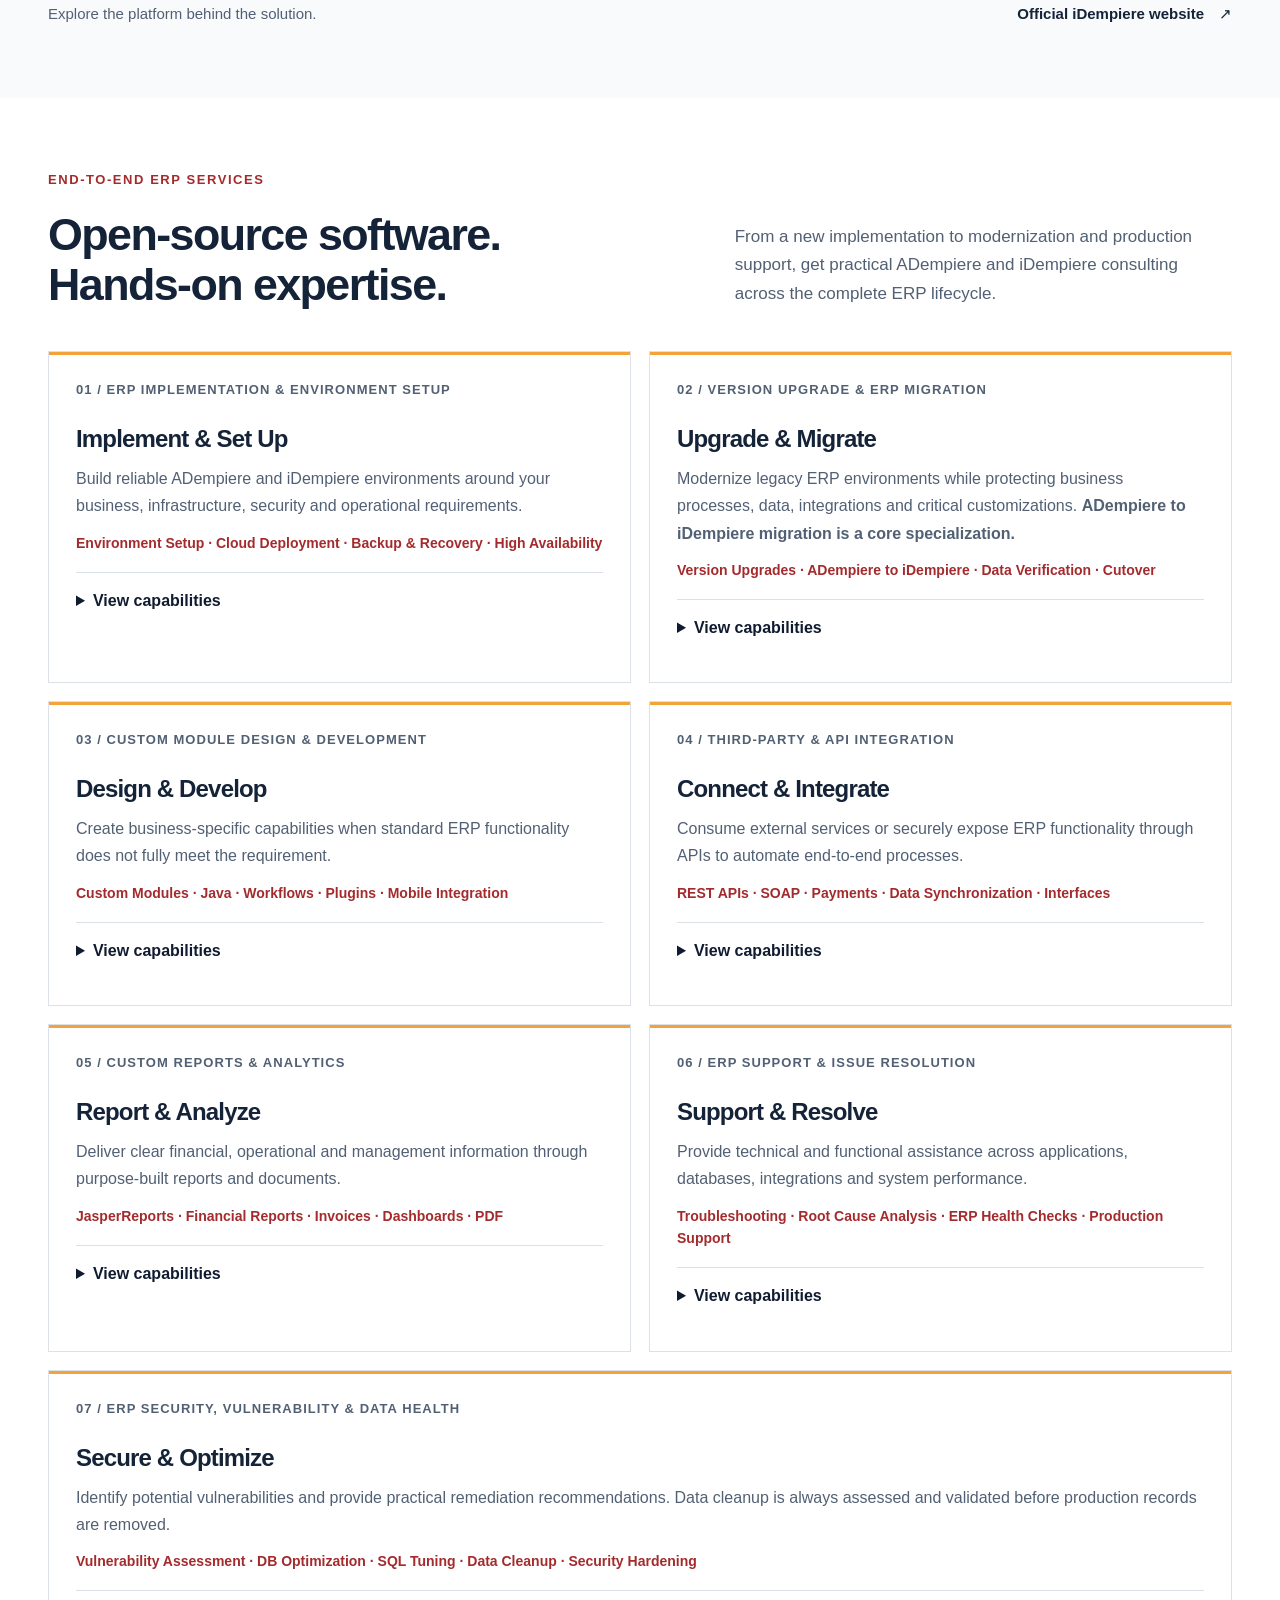
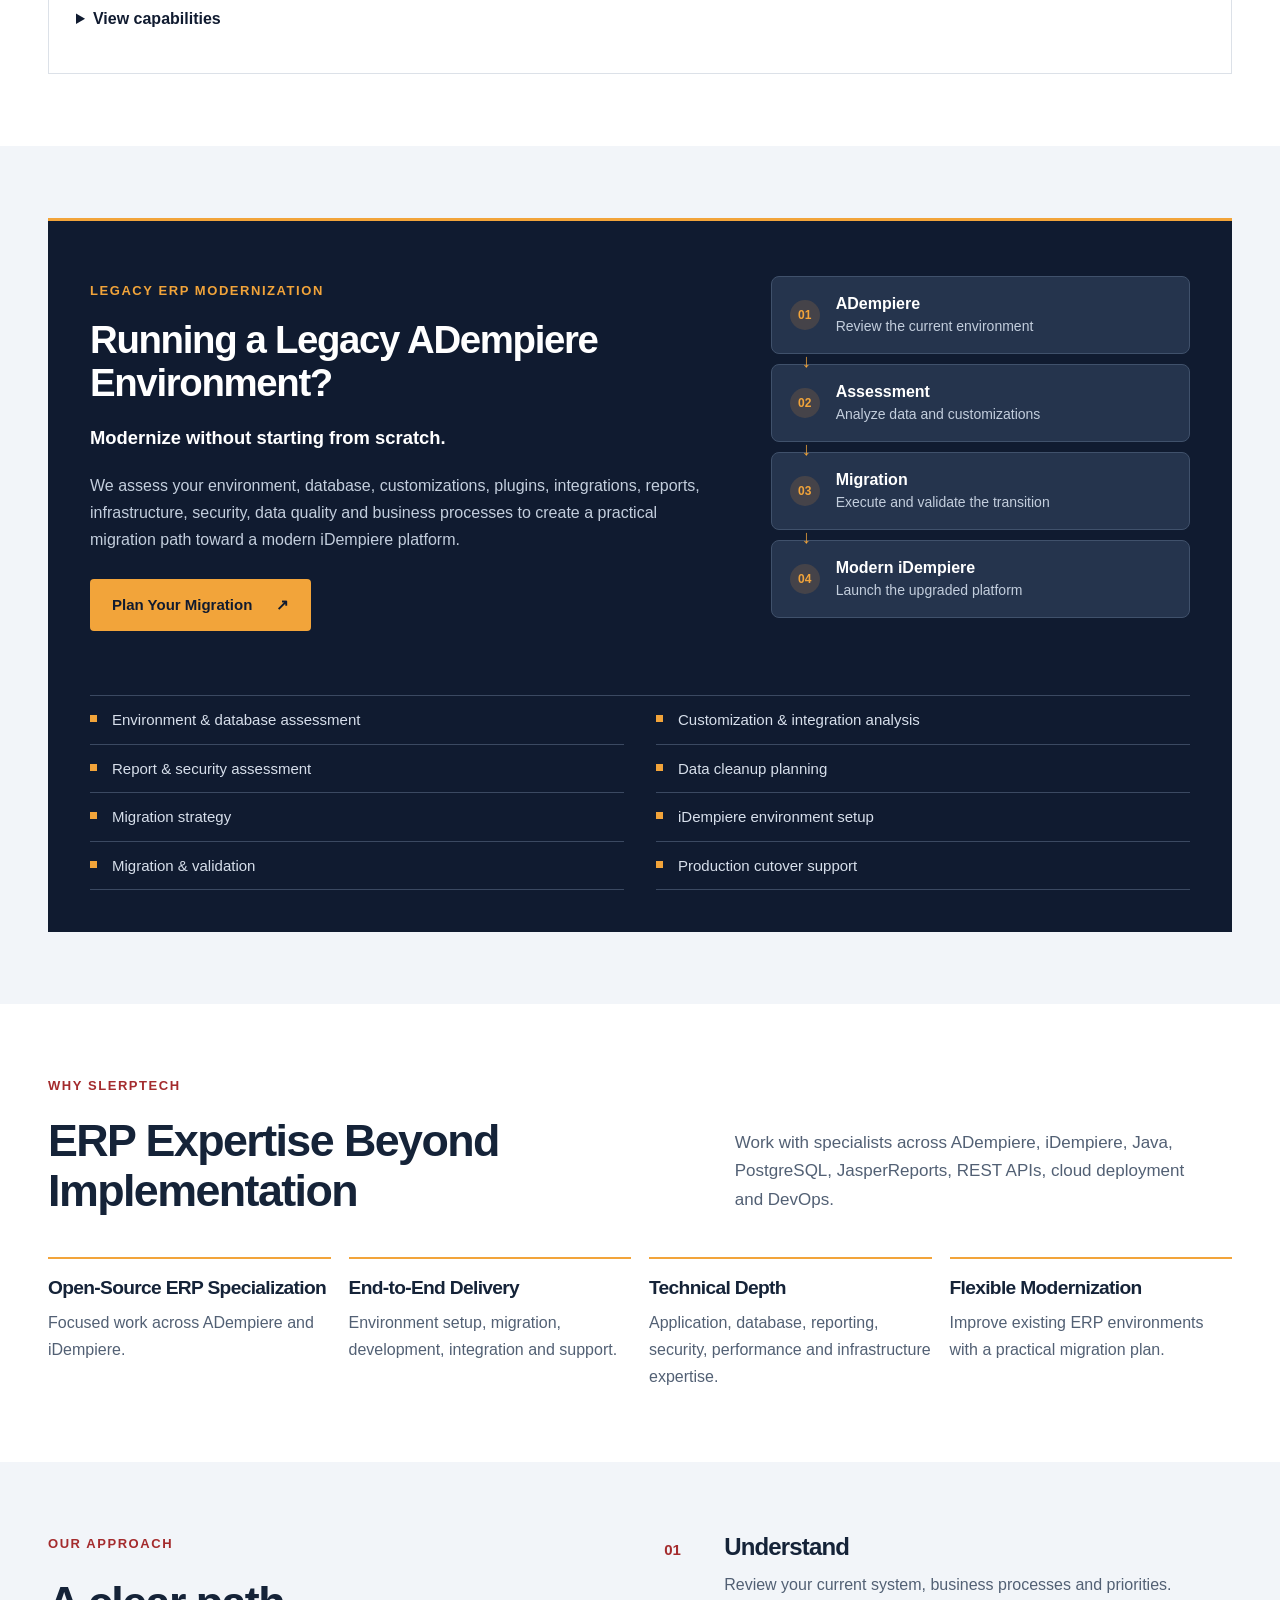
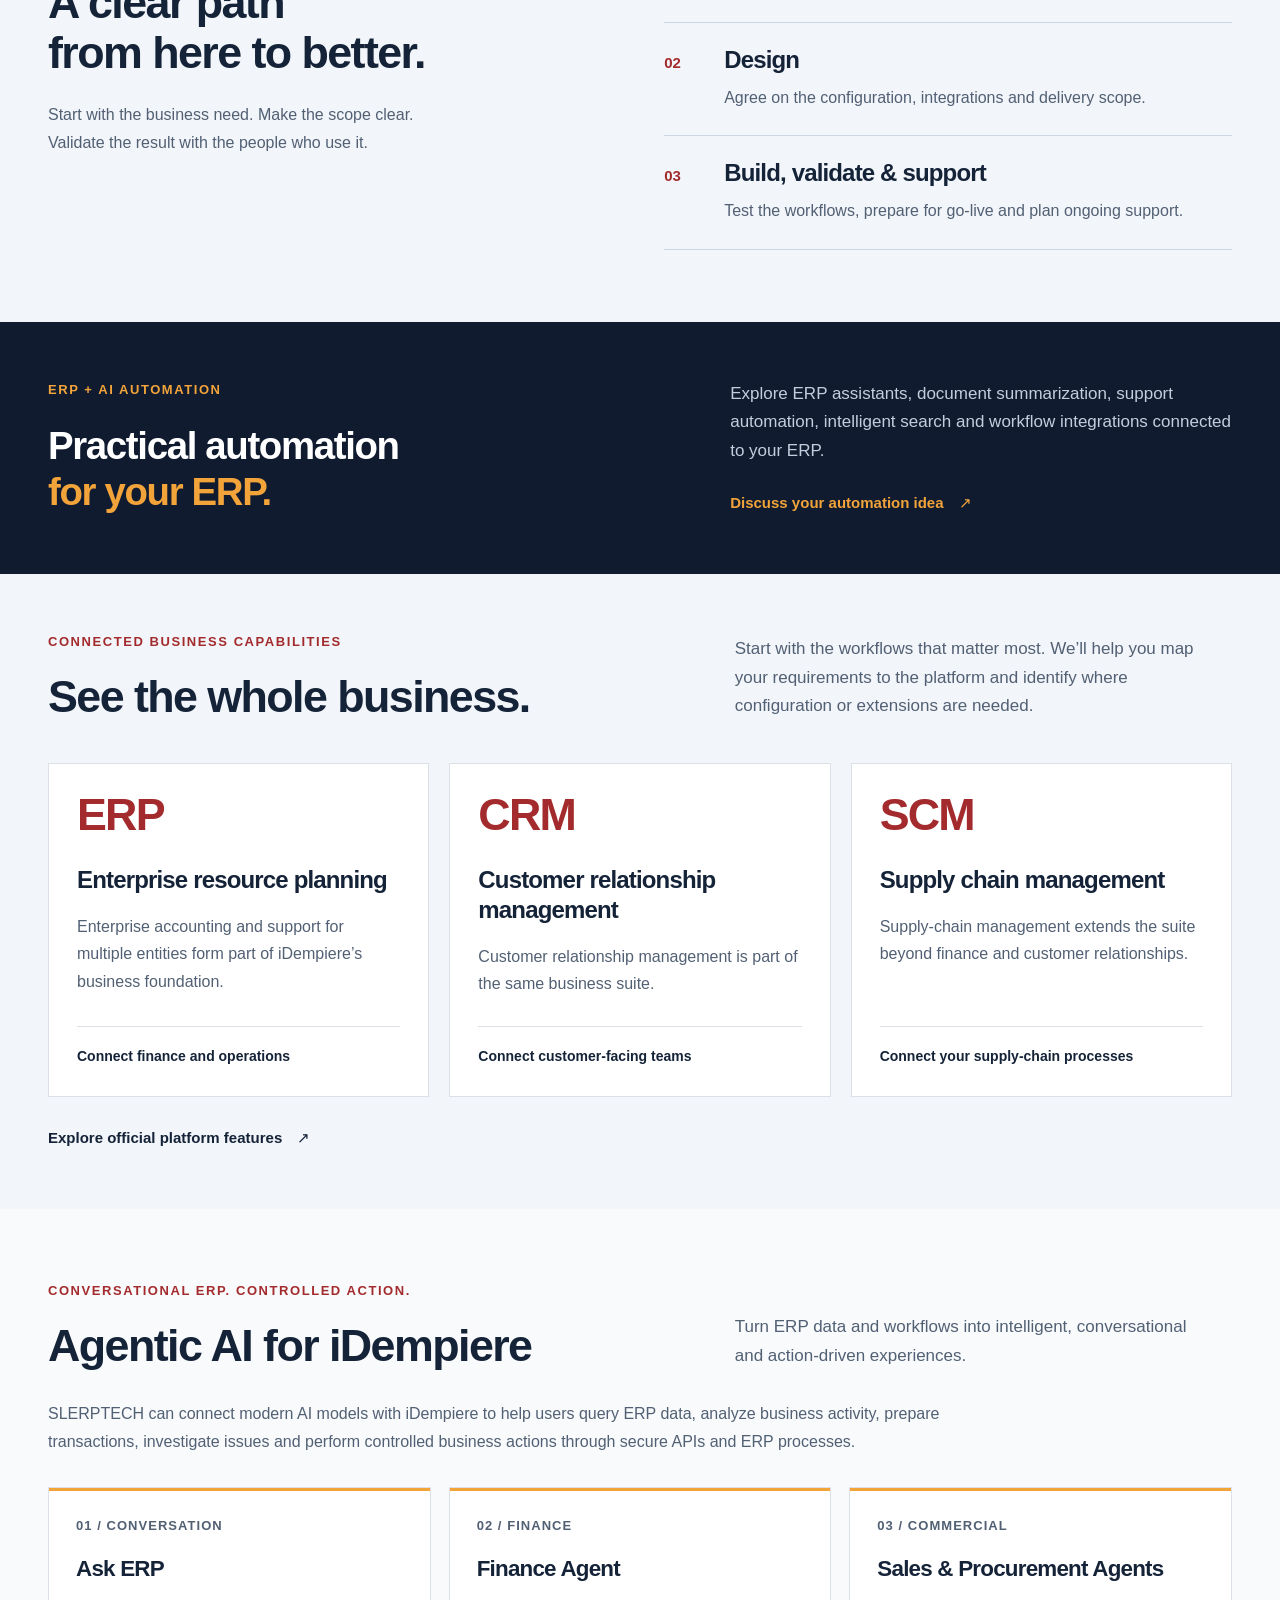
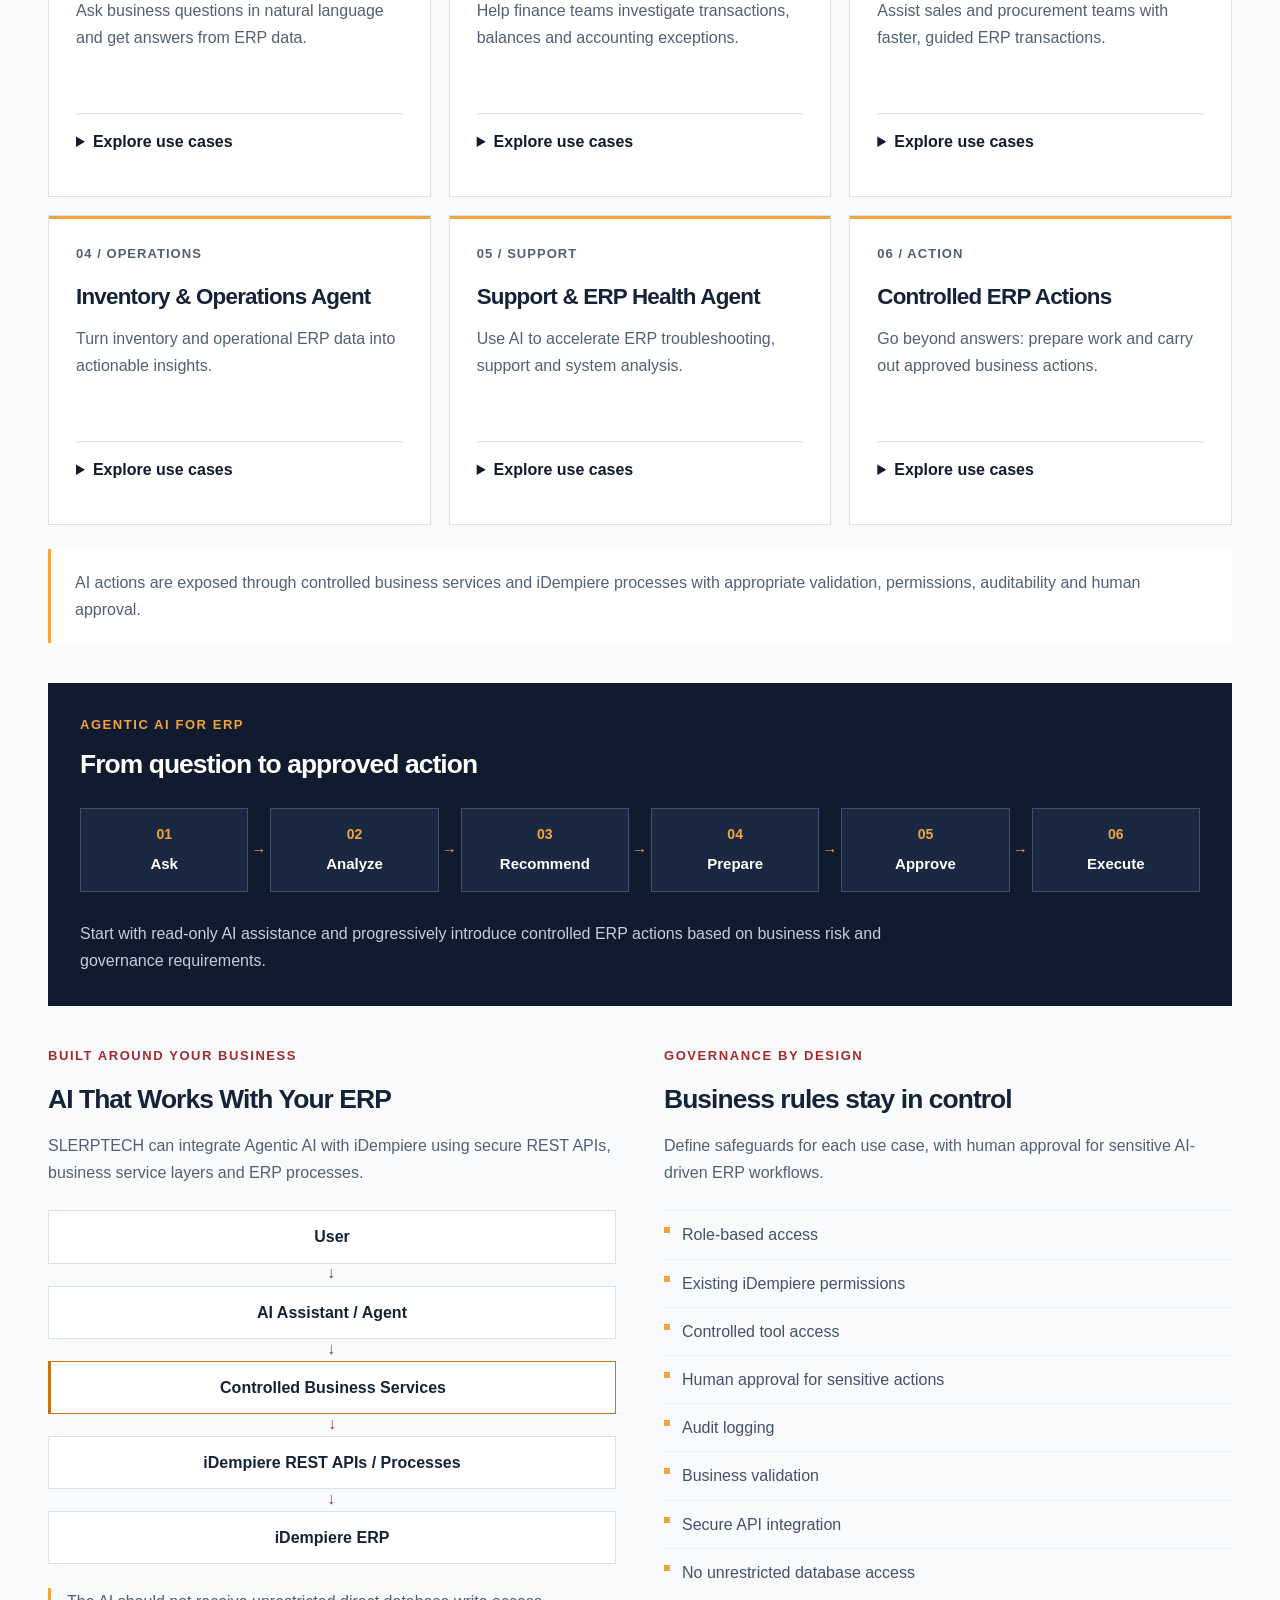
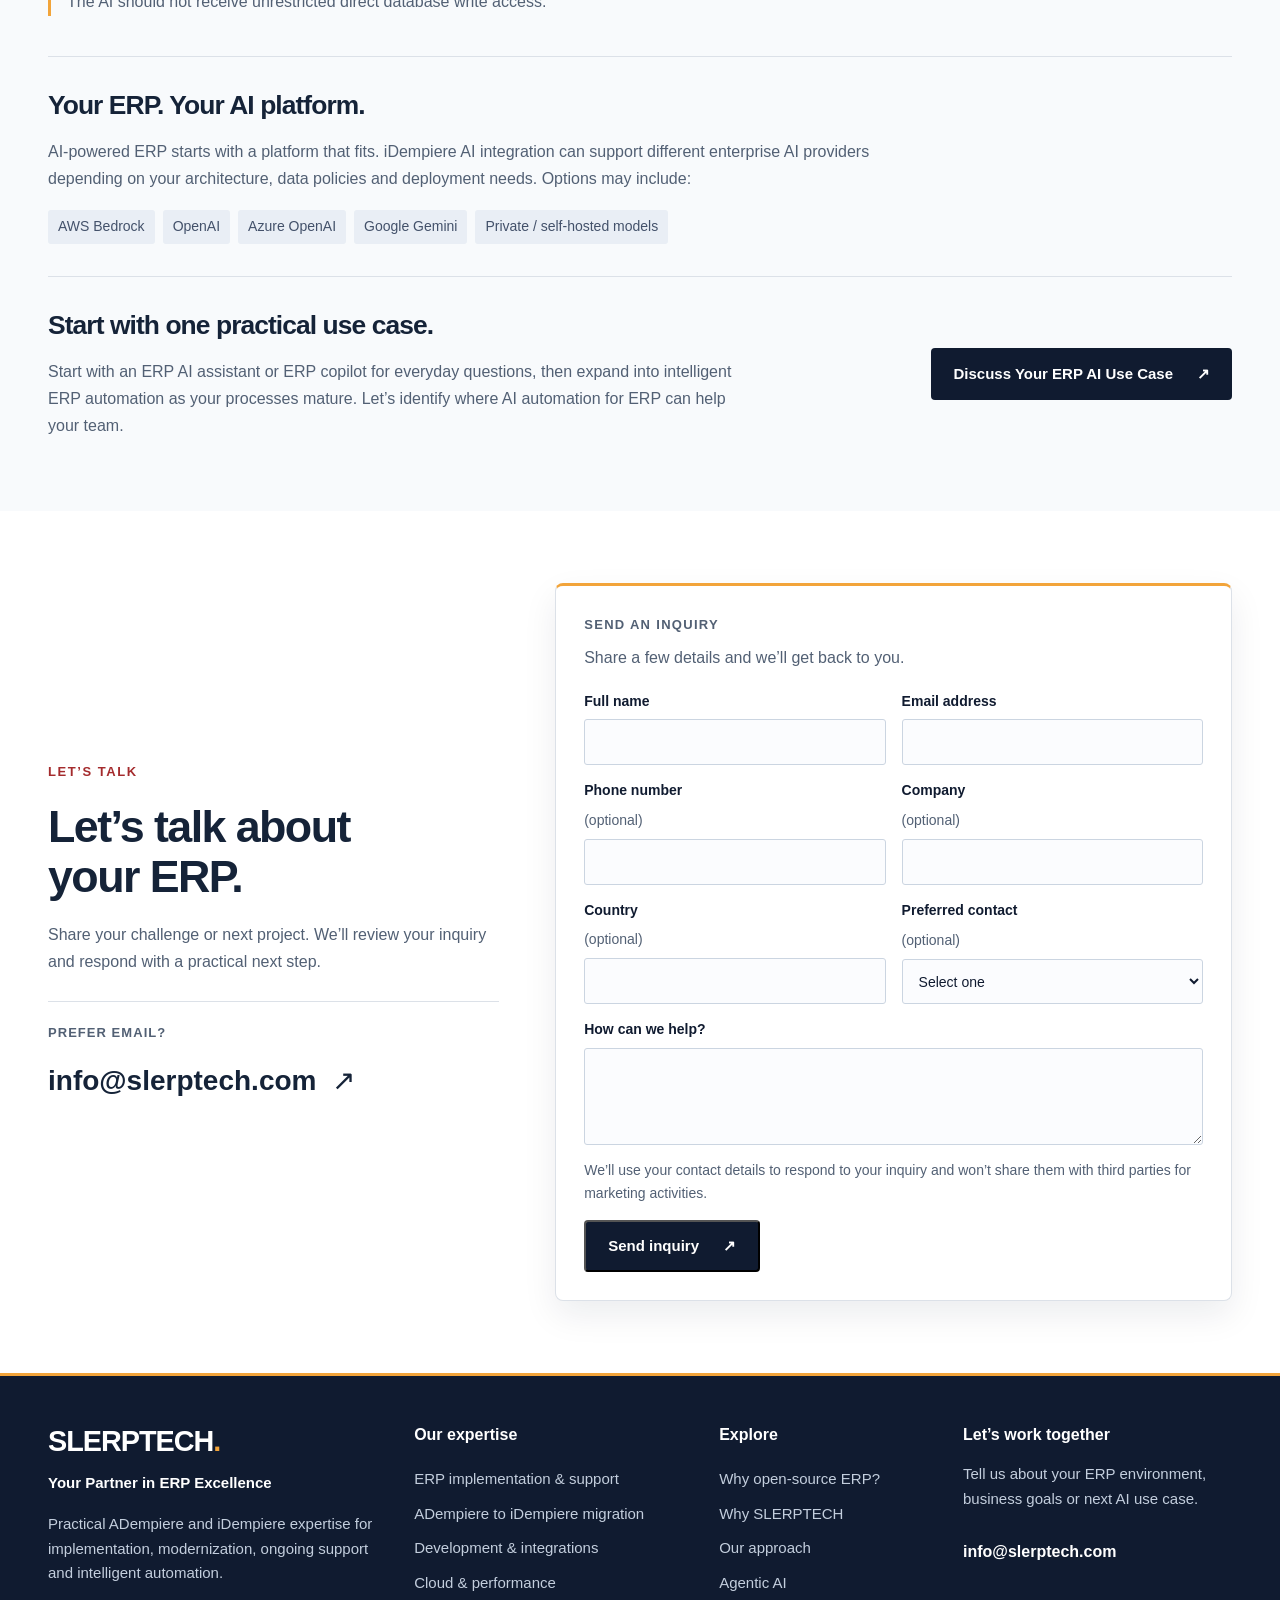
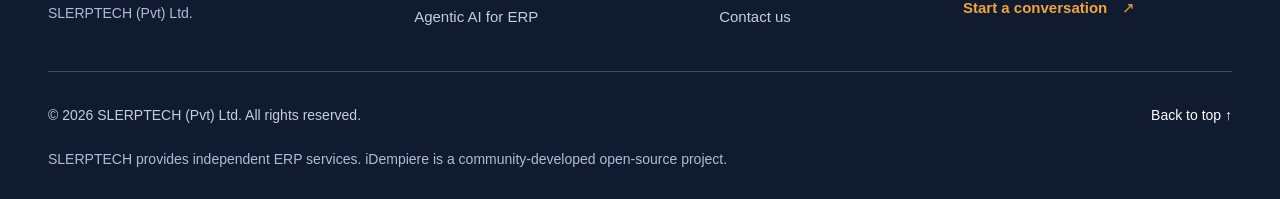
==== commit 57d167fd: "Optimize header logo size and prioritize loading" ====
--- a/index.html
+++ b/index.html
@@ -21,6 +21,7 @@
   <meta name="twitter:description" content="ERP implementation, migration, development, integration, optimization, security and support services.">
   <meta name="twitter:image" content="https://slerptech.com/assets/image.png">
   <link rel="icon" type="image/png" href="assets/favicon.png">
+  <link rel="preload" as="image" href="assets/logo1.webp?v=20261002-optimized" type="image/webp" fetchpriority="high">
   <link rel="stylesheet" href="styles.css?v=20261002-contact-motion">
   <script type="application/ld+json">
   {
@@ -48,7 +49,7 @@
   <a class="skip-link" href="#main-content">Skip to content</a>
   <header class="site-header" id="page-top">
     <div class="container header-inner">
-      <a class="brand" href="#top" aria-label="SLERPTECH home"><img src="assets/logo1.png?v=20260928-current" alt="SLERPTECH — Your Partner in ERP Excellence" width="1176" height="214"></a>
+      <a class="brand" href="#top" aria-label="SLERPTECH home"><picture><source srcset="assets/logo1.webp?v=20261002-optimized" type="image/webp"><img src="assets/logo1.png?v=20261002-optimized" alt="SLERPTECH — Your Partner in ERP Excellence" width="630" height="115" fetchpriority="high" loading="eager"></picture></a>
       <button class="menu-toggle" type="button" aria-label="Open navigation menu" aria-expanded="false" aria-controls="main-navigation" hidden>
         <svg viewBox="0 0 24 24" width="24" height="24" fill="none" stroke="currentColor" stroke-width="1.8" stroke-linecap="round" aria-hidden="true"><path class="menu-icon-open" d="M4 6h16M4 12h16M4 18h16"/><path class="menu-icon-close" d="m6 6 12 12M18 6 6 18"/></svg>
       </button>
--- a/styles.css
+++ b/styles.css
@@ -515,3 +515,8 @@
 }
 
 .contact .inquiry-privacy { margin: 0; max-width: none; color: var(--muted); font-size: .875rem; font-weight: 400; line-height: 1.6; }
+
+/* A one-time yellow sweep below the sticky header on each page load. */
+.site-header::after { content: ""; position: absolute; left: 0; right: 0; bottom: 0; height: 3px; background: #f6c400; pointer-events: none; transform-origin: left center; animation: header-line-reveal 1.2s cubic-bezier(.22, 1, .36, 1) .1s both; }
+@keyframes header-line-reveal { 0% { transform: scaleX(0); opacity: 1; } 80% { transform: scaleX(1); opacity: 1; } 100% { transform: scaleX(1); opacity: 0; visibility: hidden; } }
+@media (prefers-reduced-motion: reduce) { .site-header::after { animation: none; visibility: hidden; } }
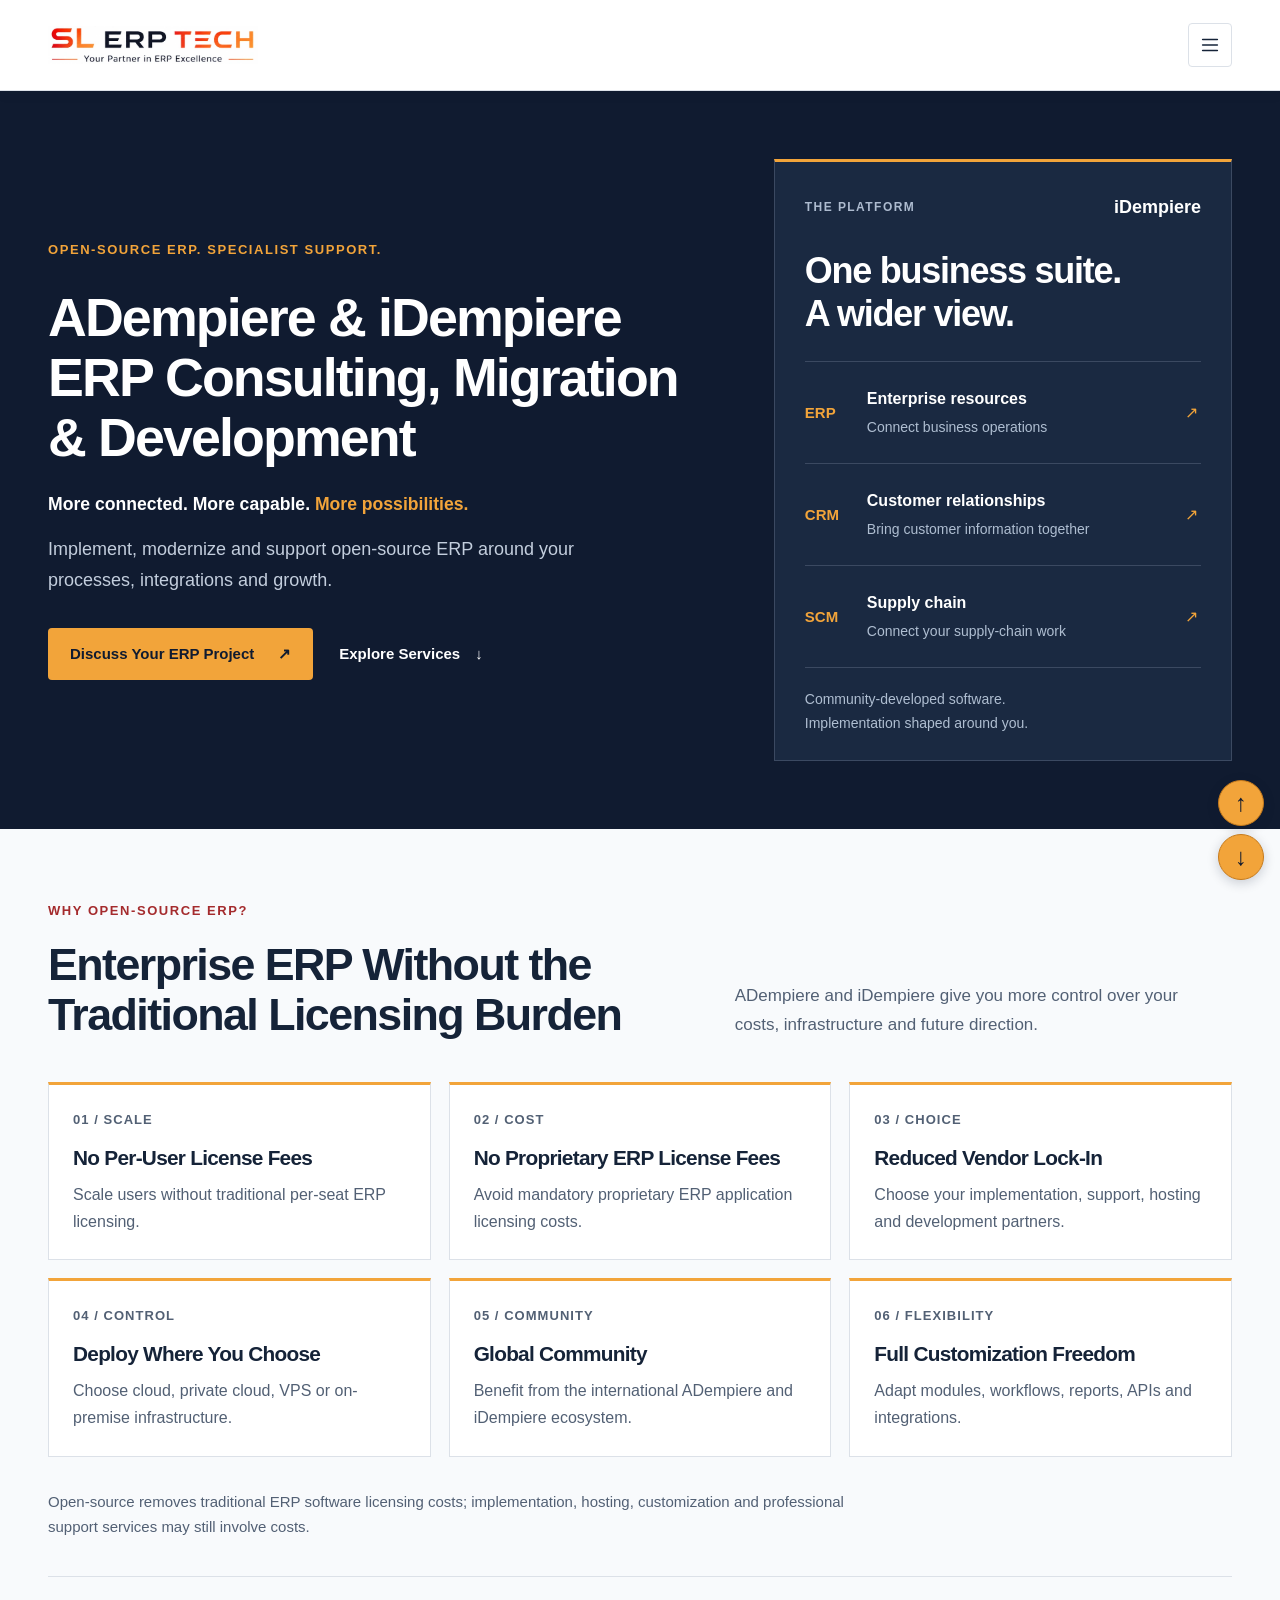
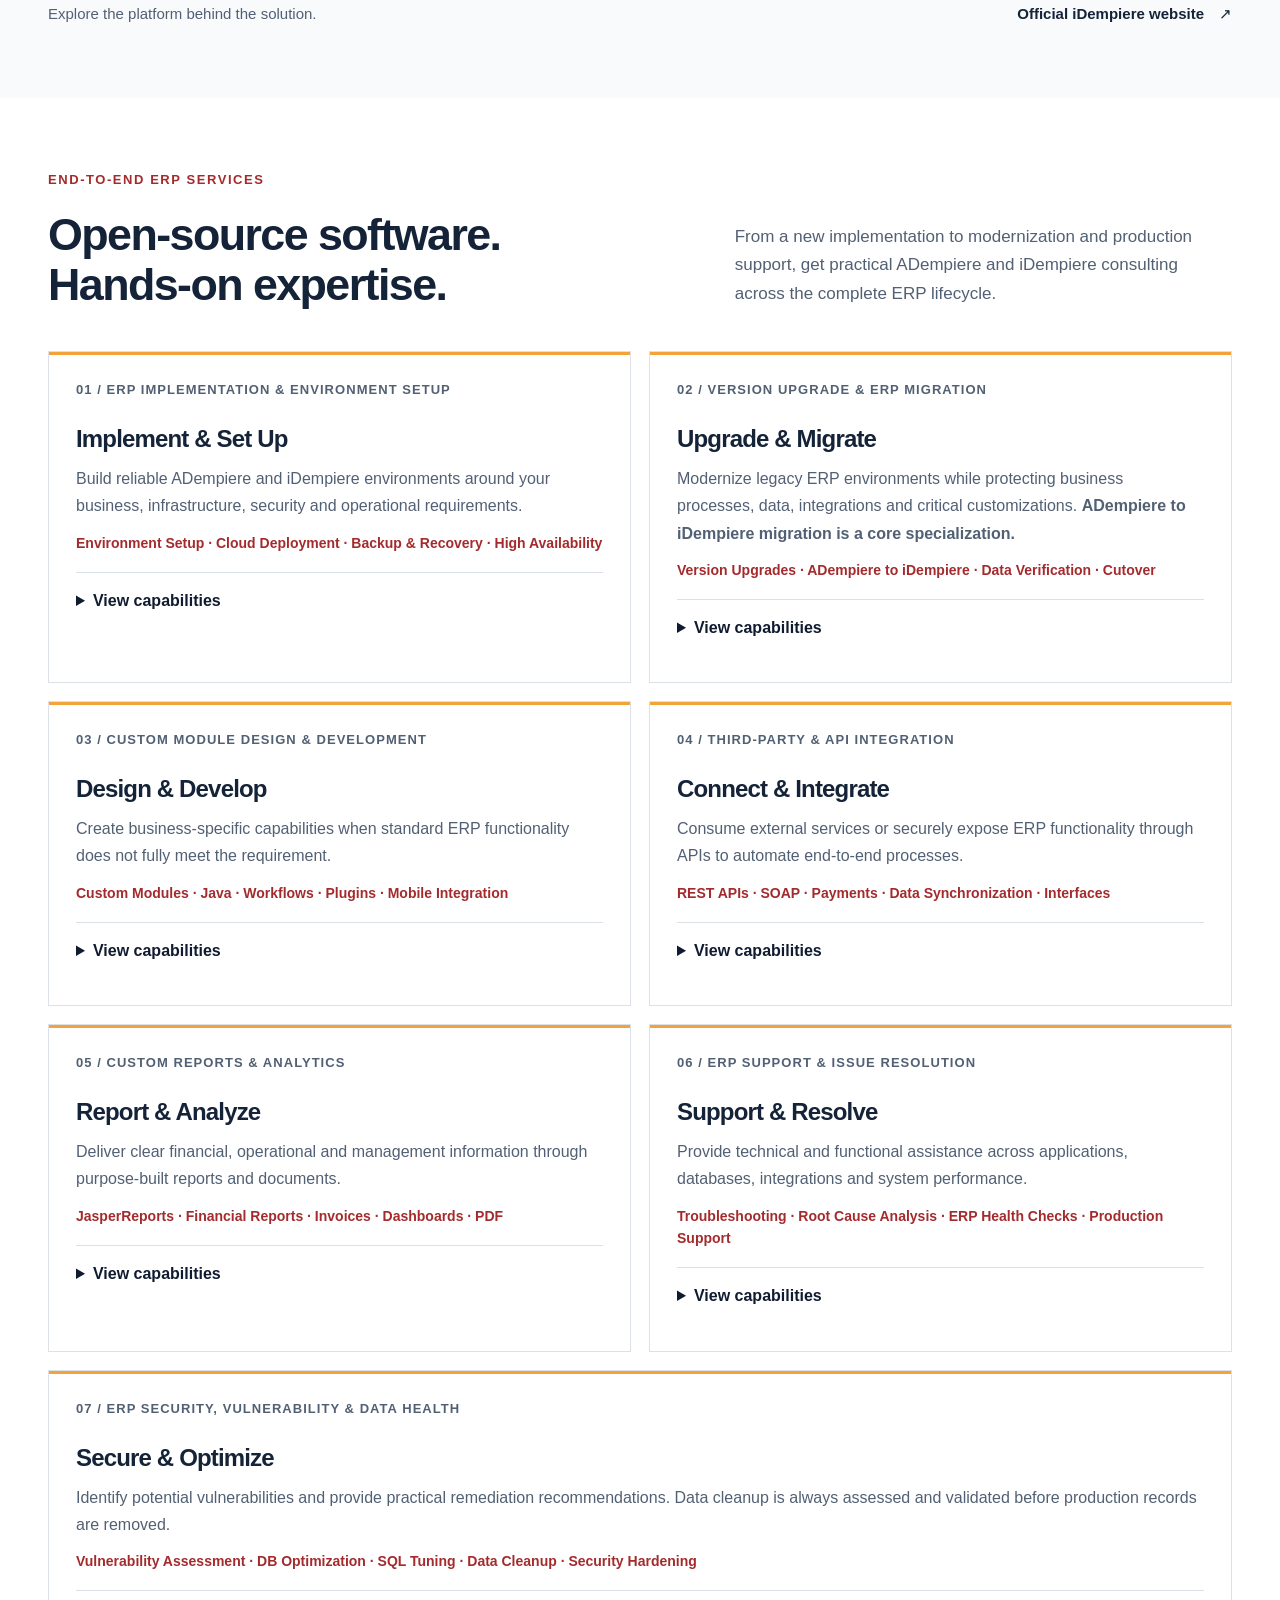
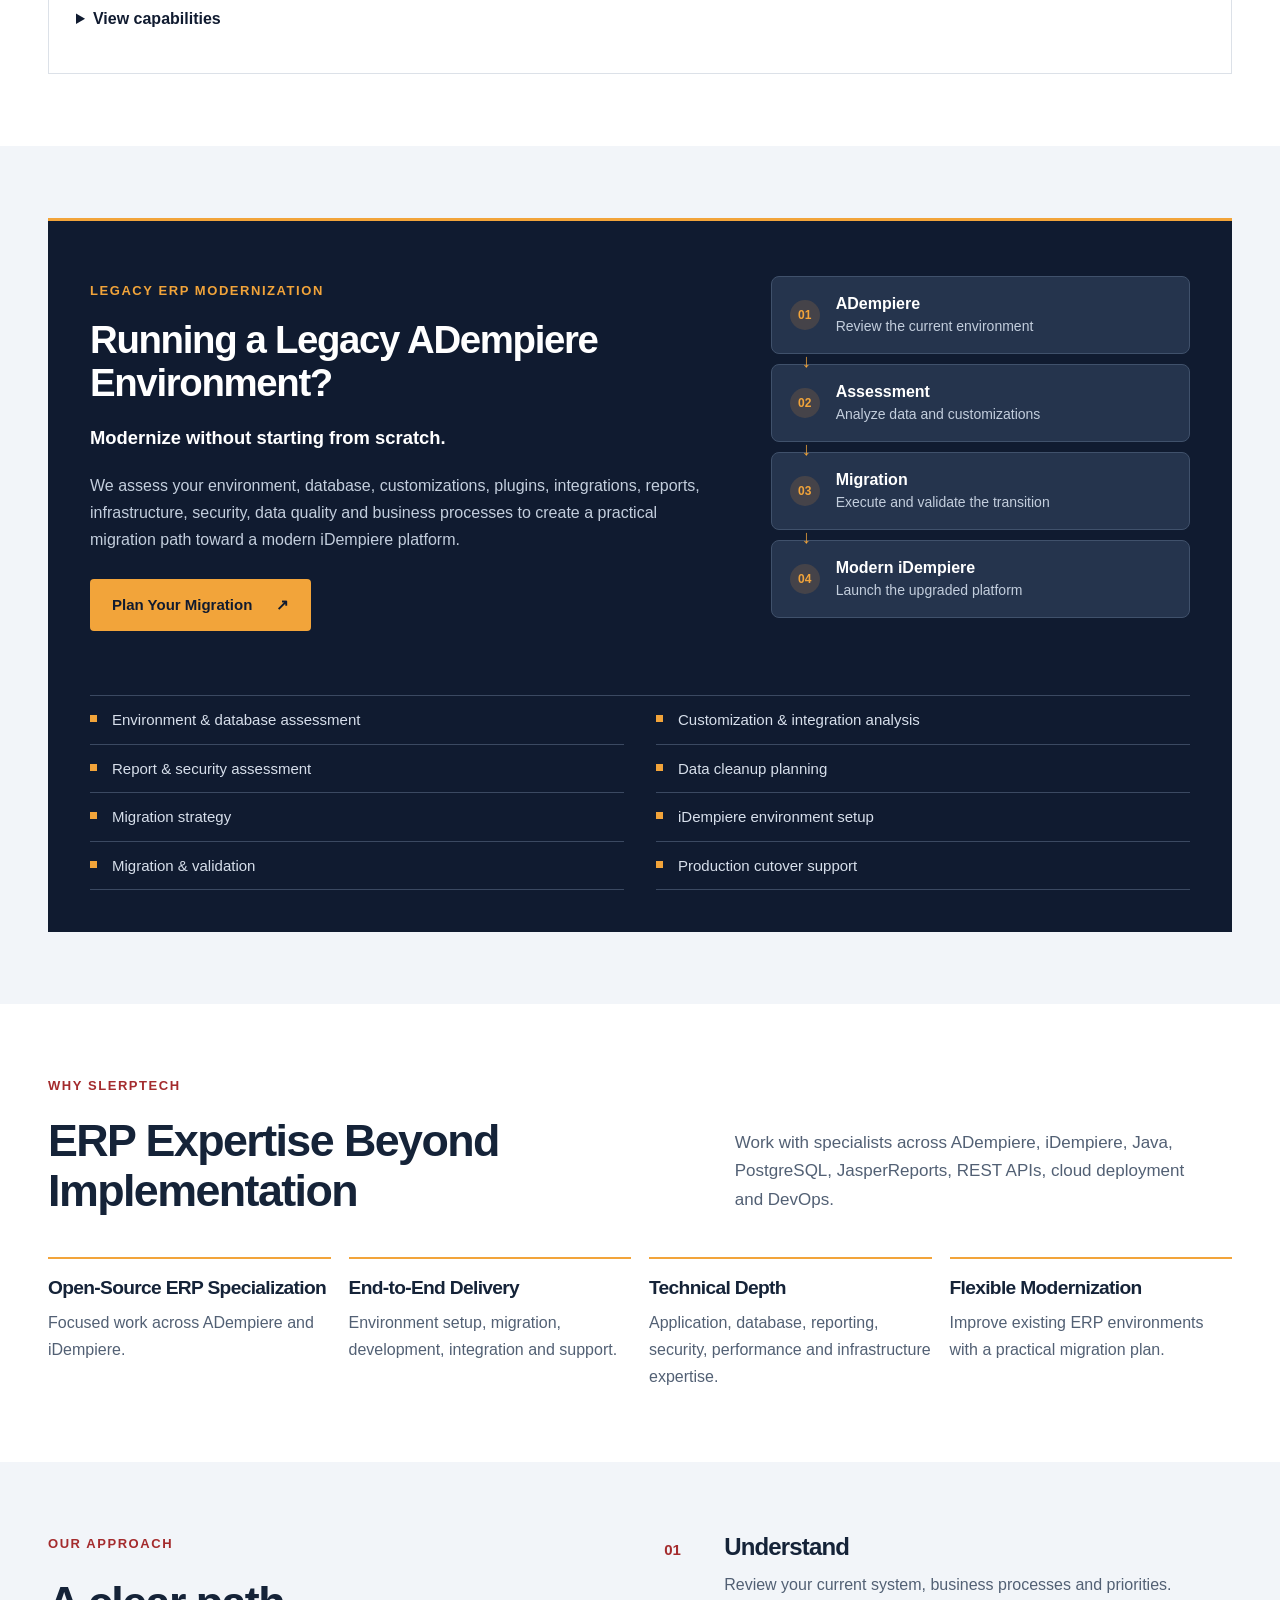
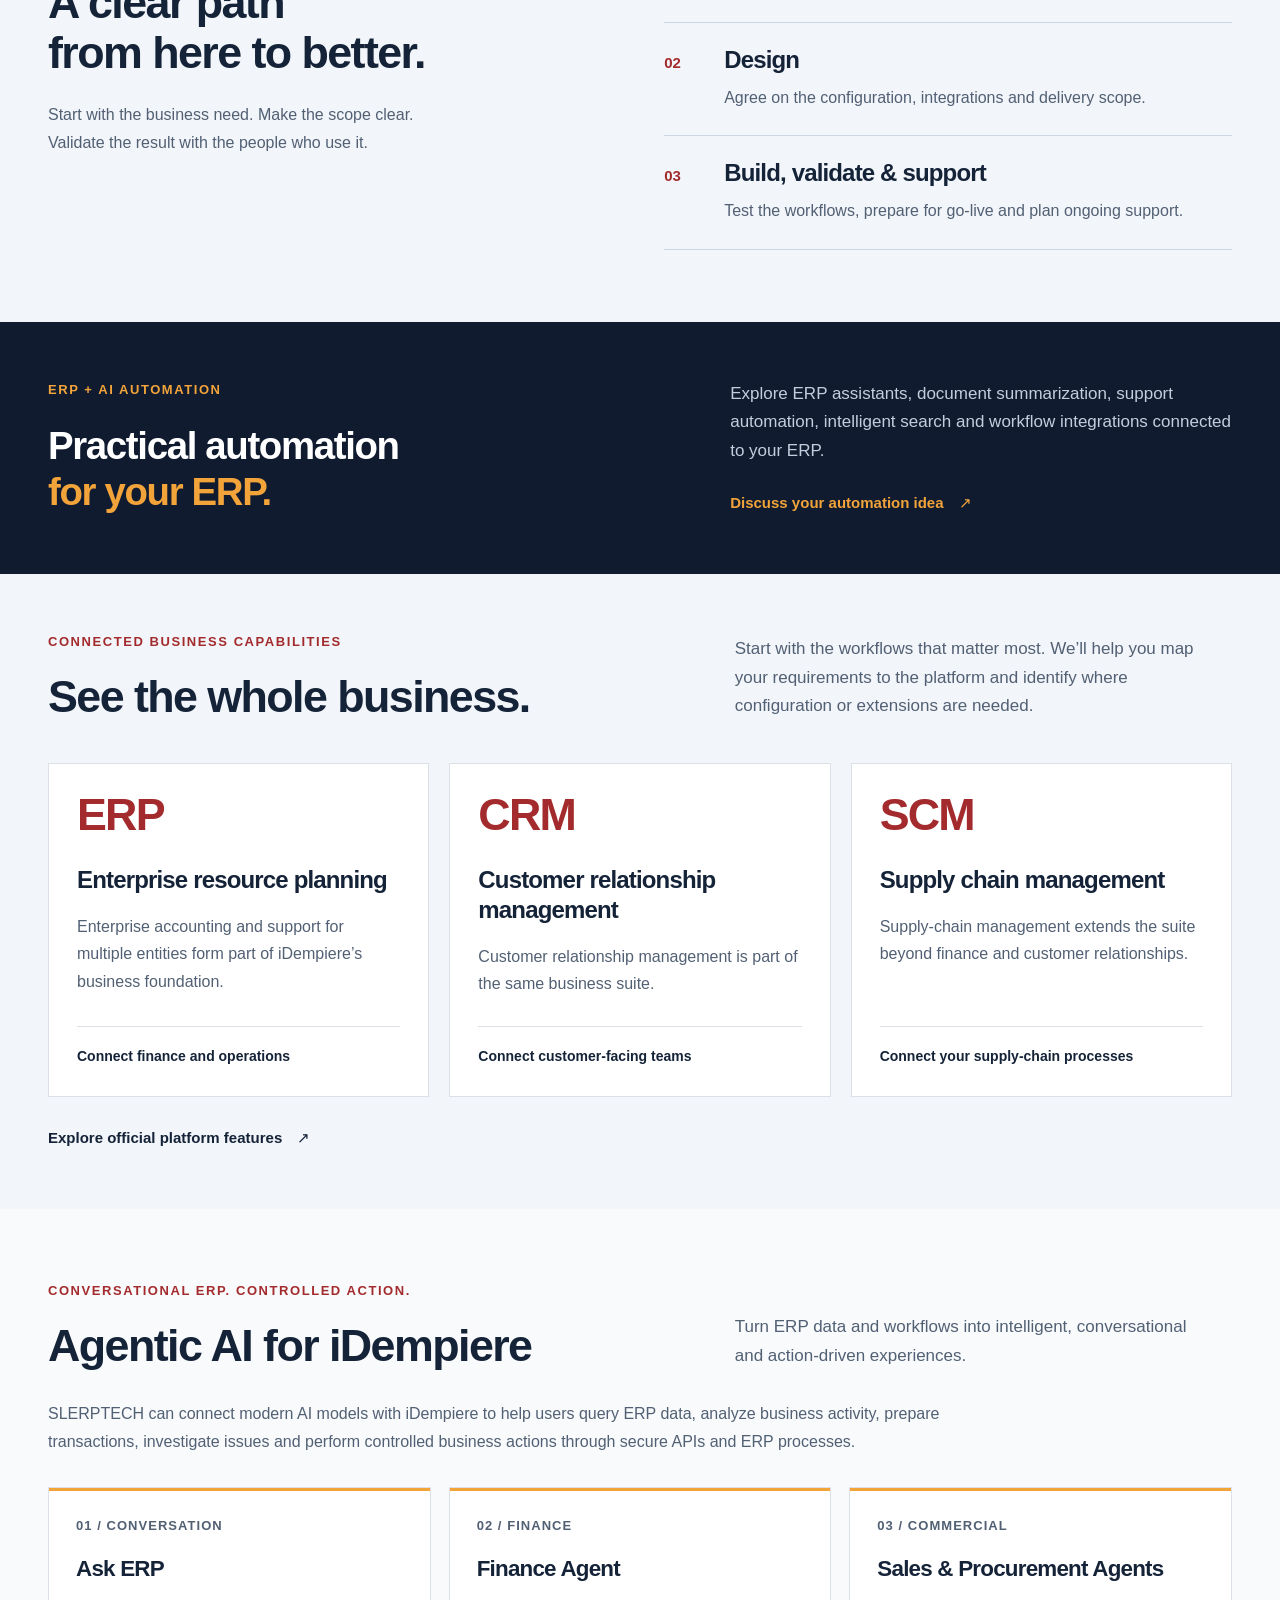
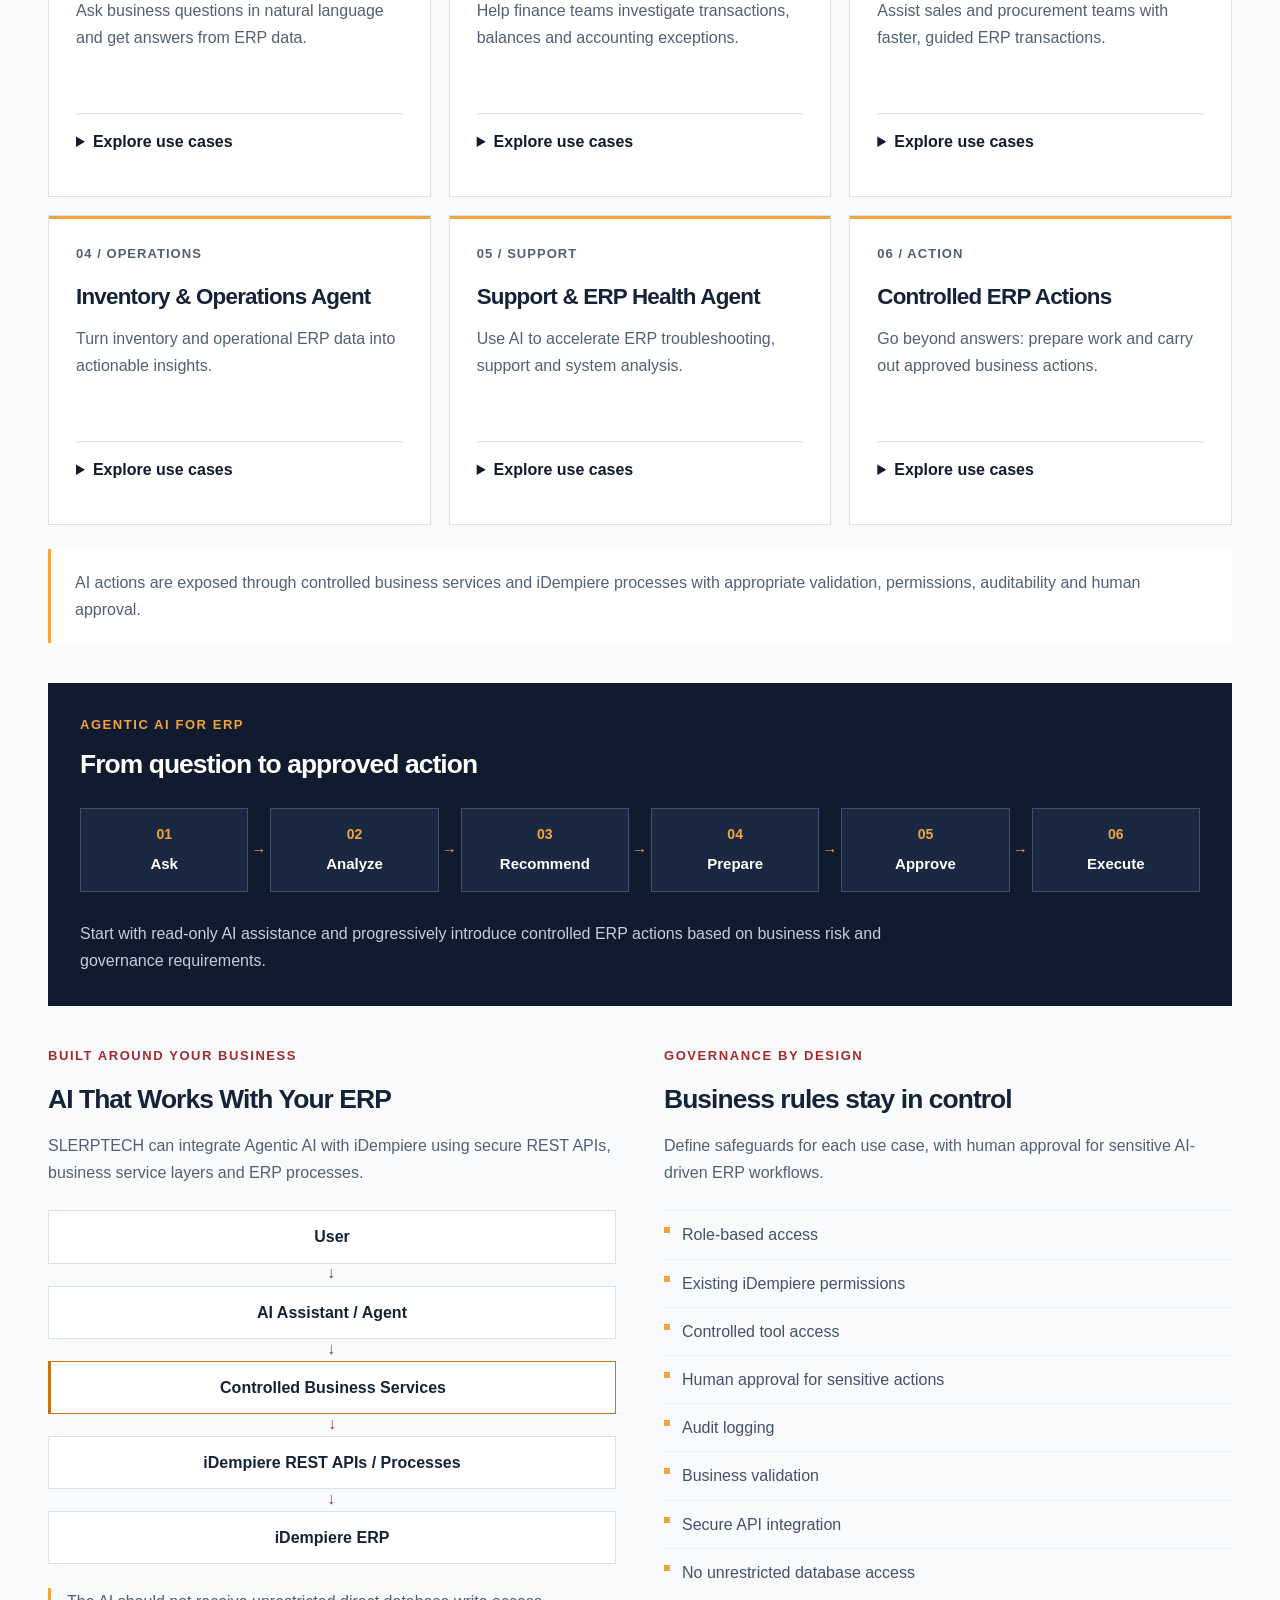
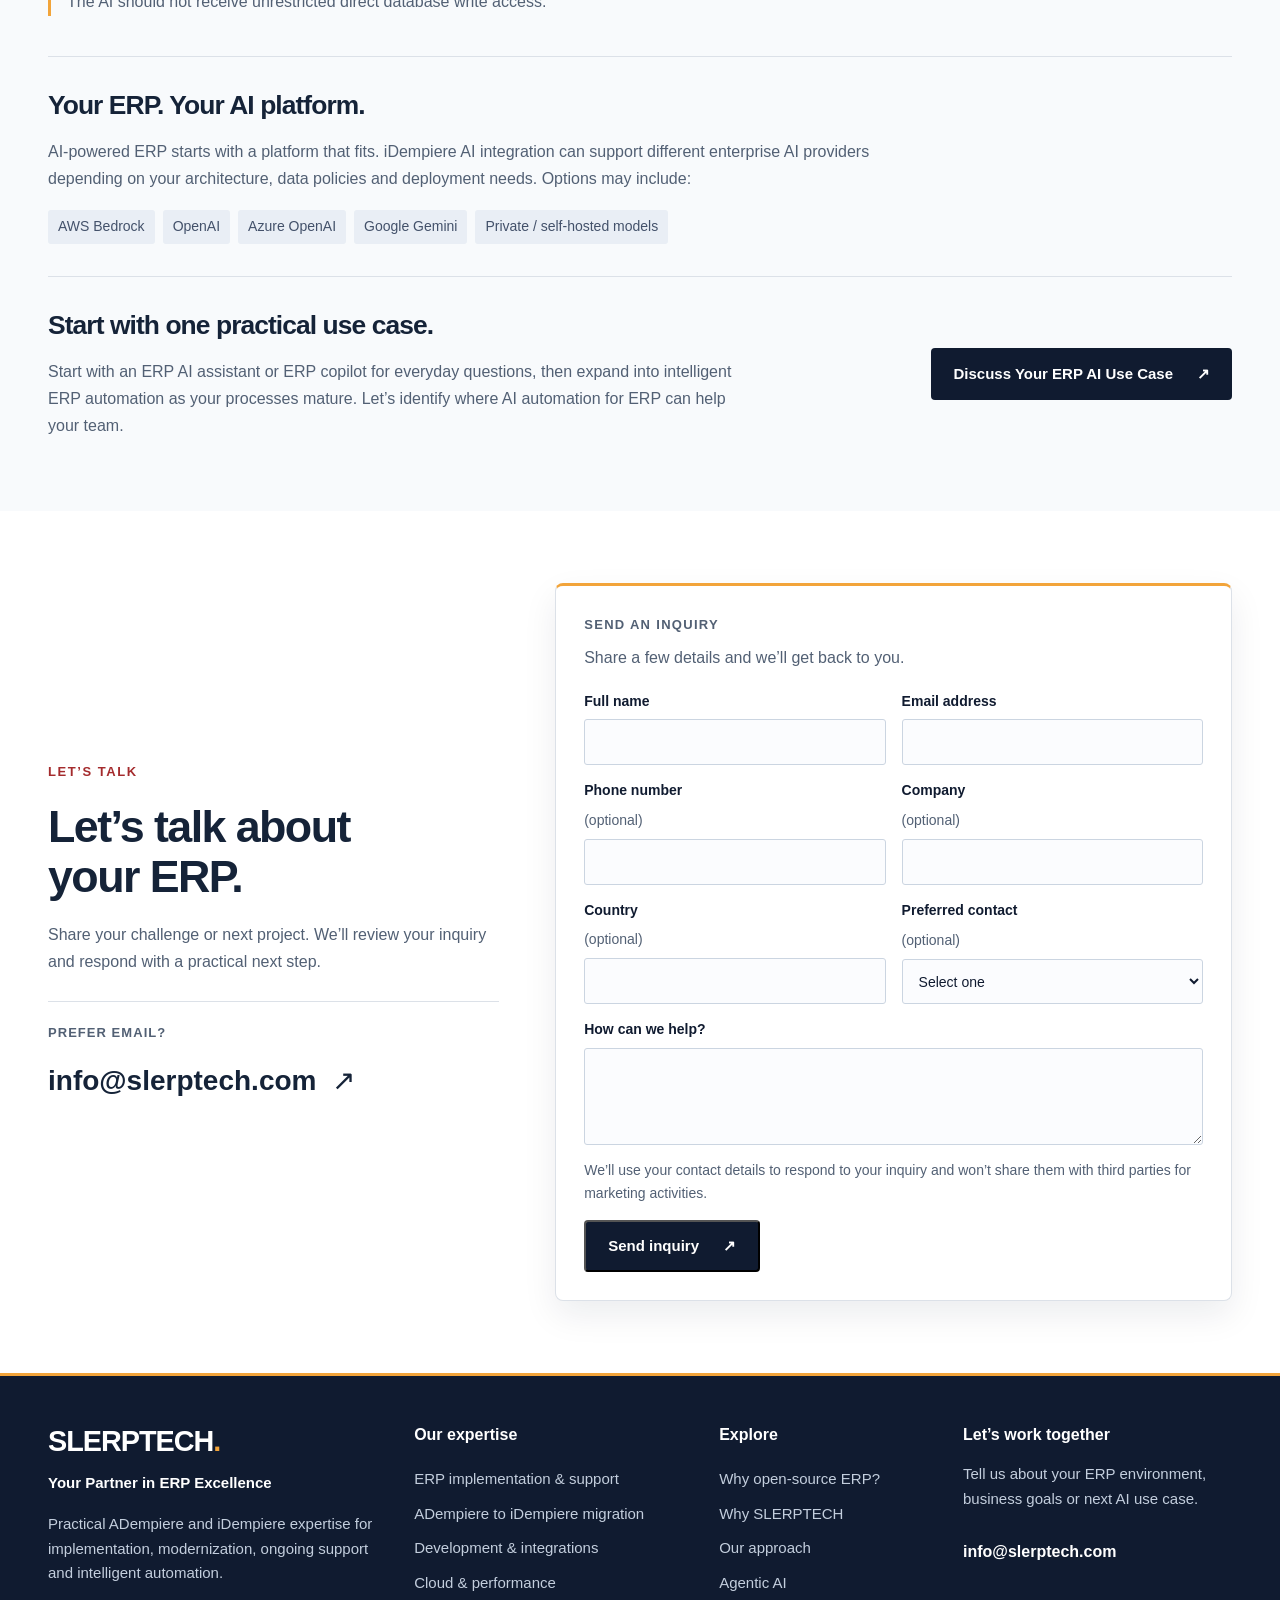
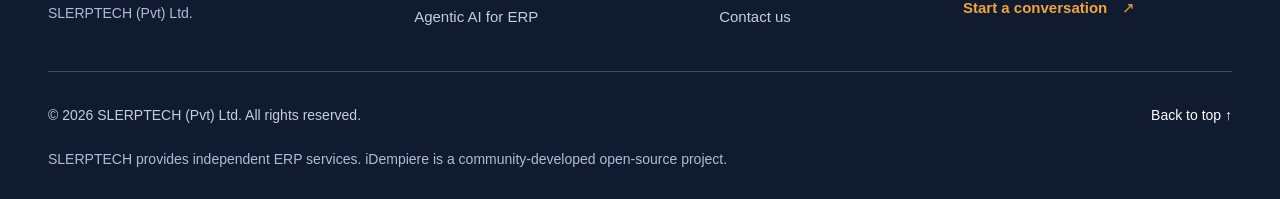
==== commit 4112ca3a: "Improve initial rendering and reduce logo download size" ====
--- a/index.html
+++ b/index.html
@@ -21,7 +21,7 @@
   <meta name="twitter:description" content="ERP implementation, migration, development, integration, optimization, security and support services.">
   <meta name="twitter:image" content="https://slerptech.com/assets/image.png">
   <link rel="icon" type="image/png" href="assets/favicon.png">
-  <link rel="preload" as="image" href="assets/logo1.webp?v=20261002-optimized" type="image/webp" fetchpriority="high">
+  <link rel="preload" as="image" href="assets/logo1.webp?v=20261002-fast-load" type="image/webp" fetchpriority="high">
   <link rel="stylesheet" href="styles.css?v=20261002-contact-motion">
   <script type="application/ld+json">
   {
@@ -49,7 +49,7 @@
   <a class="skip-link" href="#main-content">Skip to content</a>
   <header class="site-header" id="page-top">
     <div class="container header-inner">
-      <a class="brand" href="#top" aria-label="SLERPTECH home"><picture><source srcset="assets/logo1.webp?v=20261002-optimized" type="image/webp"><img src="assets/logo1.png?v=20261002-optimized" alt="SLERPTECH — Your Partner in ERP Excellence" width="630" height="115" fetchpriority="high" loading="eager"></picture></a>
+      <a class="brand" href="#top" aria-label="SLERPTECH home"><picture><source srcset="assets/logo1.webp?v=20261002-fast-load" type="image/webp"><img src="assets/logo1.png?v=20261002-fast-load" alt="SLERPTECH — Your Partner in ERP Excellence" width="630" height="115" fetchpriority="high" loading="eager"></picture></a>
       <button class="menu-toggle" type="button" aria-label="Open navigation menu" aria-expanded="false" aria-controls="main-navigation" hidden>
         <svg viewBox="0 0 24 24" width="24" height="24" fill="none" stroke="currentColor" stroke-width="1.8" stroke-linecap="round" aria-hidden="true"><path class="menu-icon-open" d="M4 6h16M4 12h16M4 18h16"/><path class="menu-icon-close" d="m6 6 12 12M18 6 6 18"/></svg>
       </button>
@@ -233,6 +233,6 @@
       } finally { button.disabled = false; }
     });
   </script>
-  <script src="entrance.js?v=20261002-contact-motion" defer></script>
+  <script src="entrance.js?v=20261002-fast-load" defer></script>
 </body>
 </html>
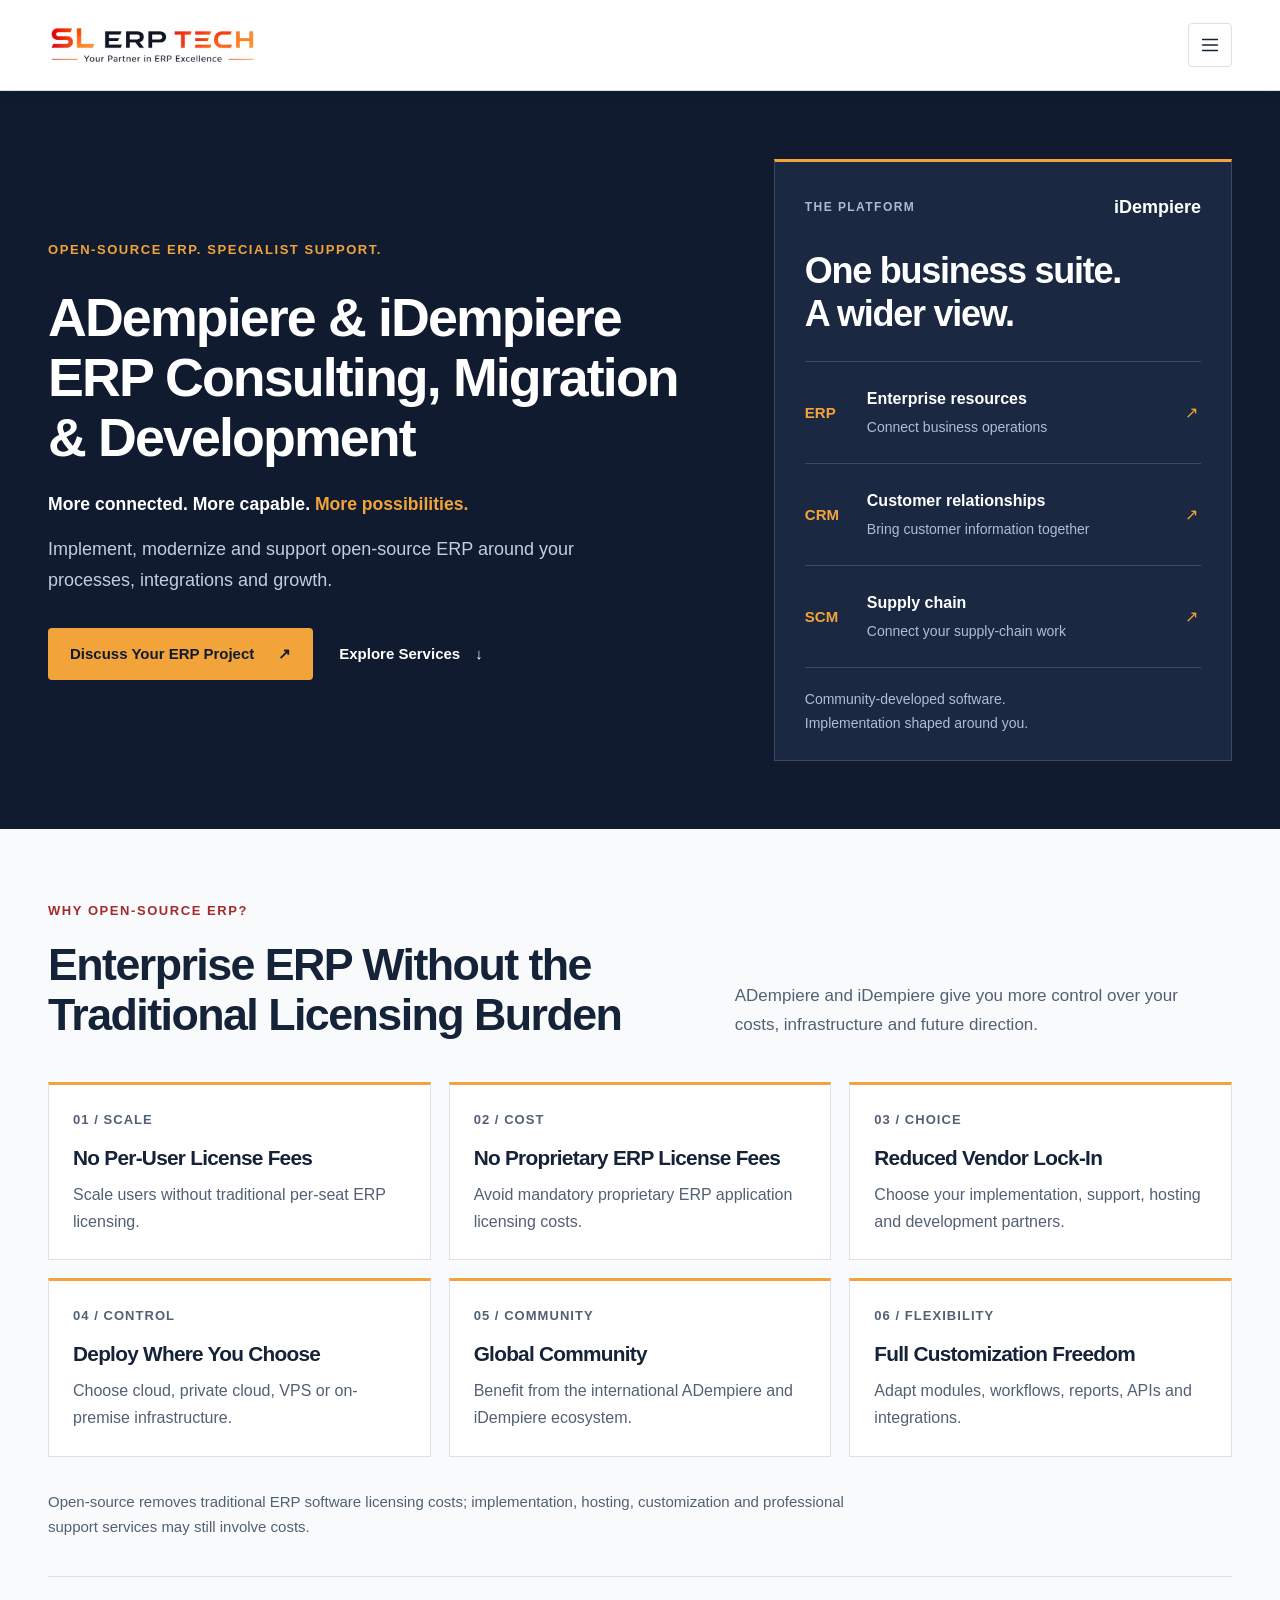
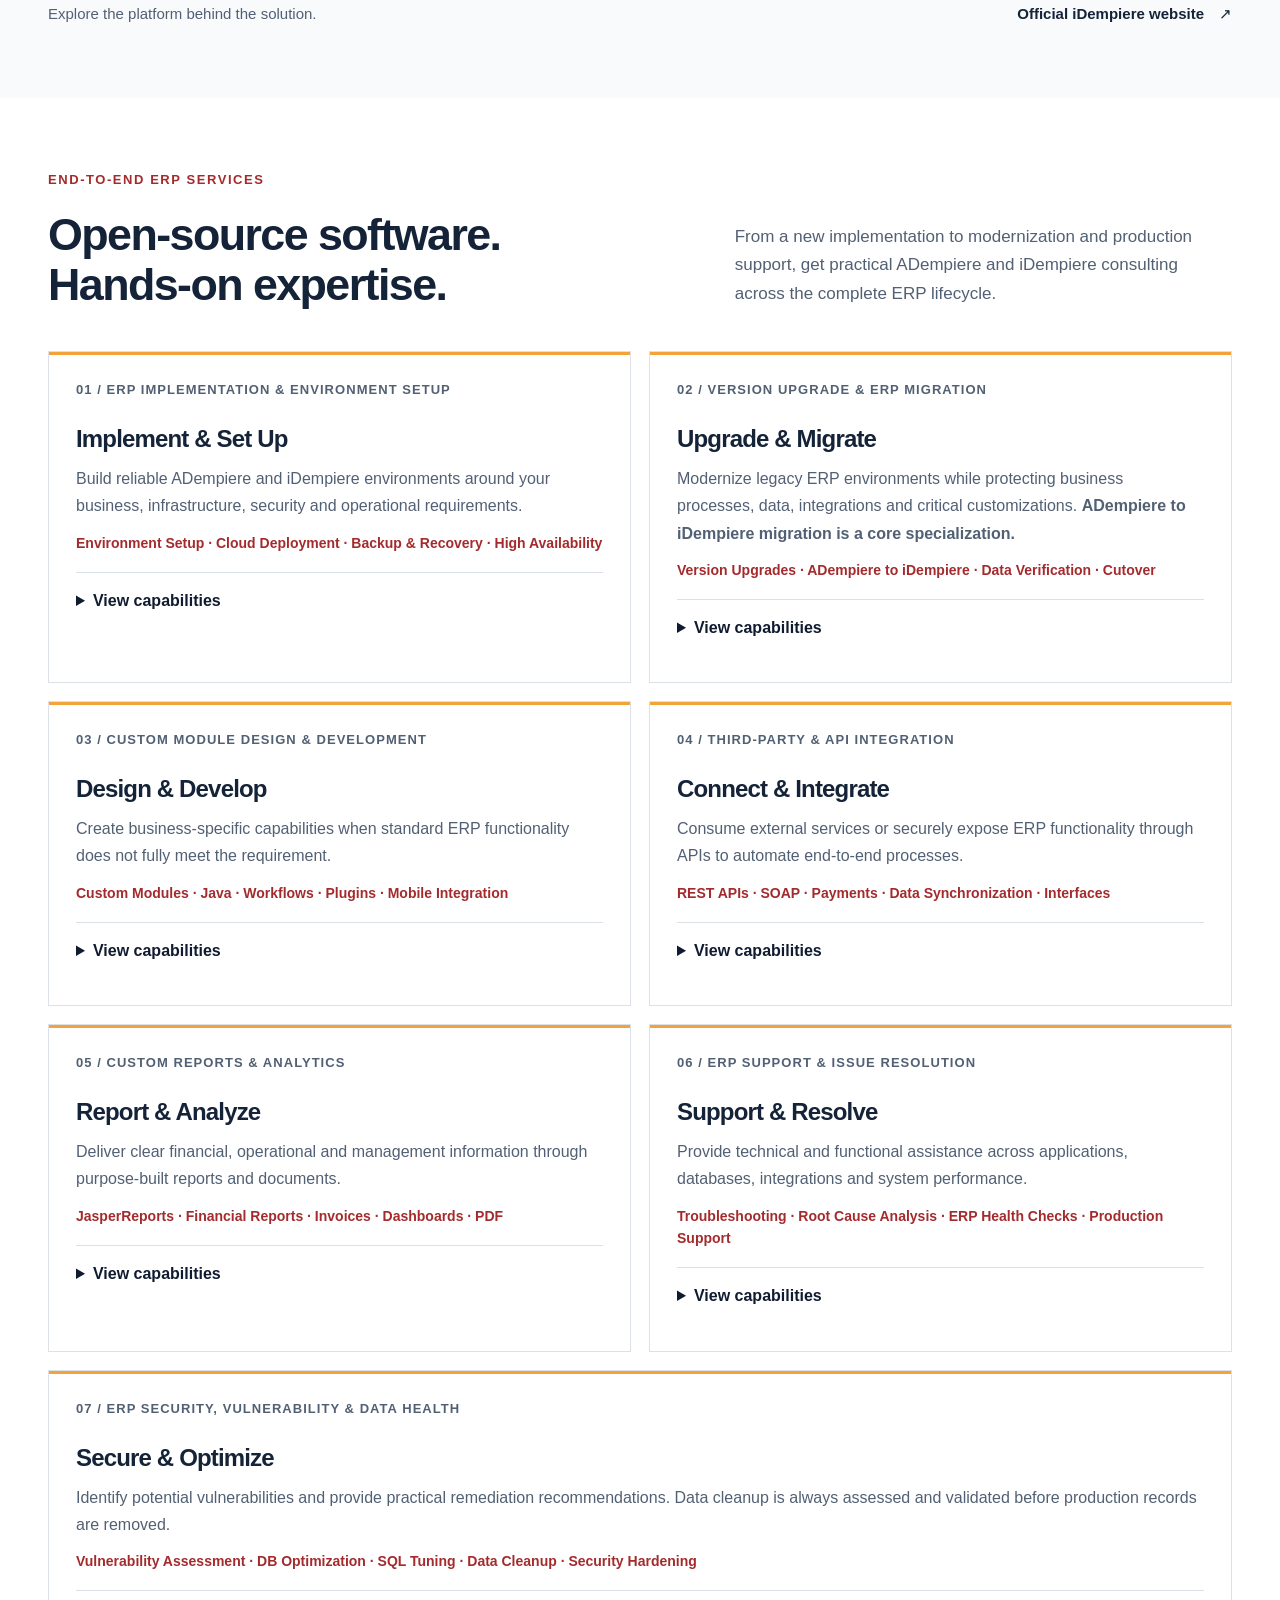
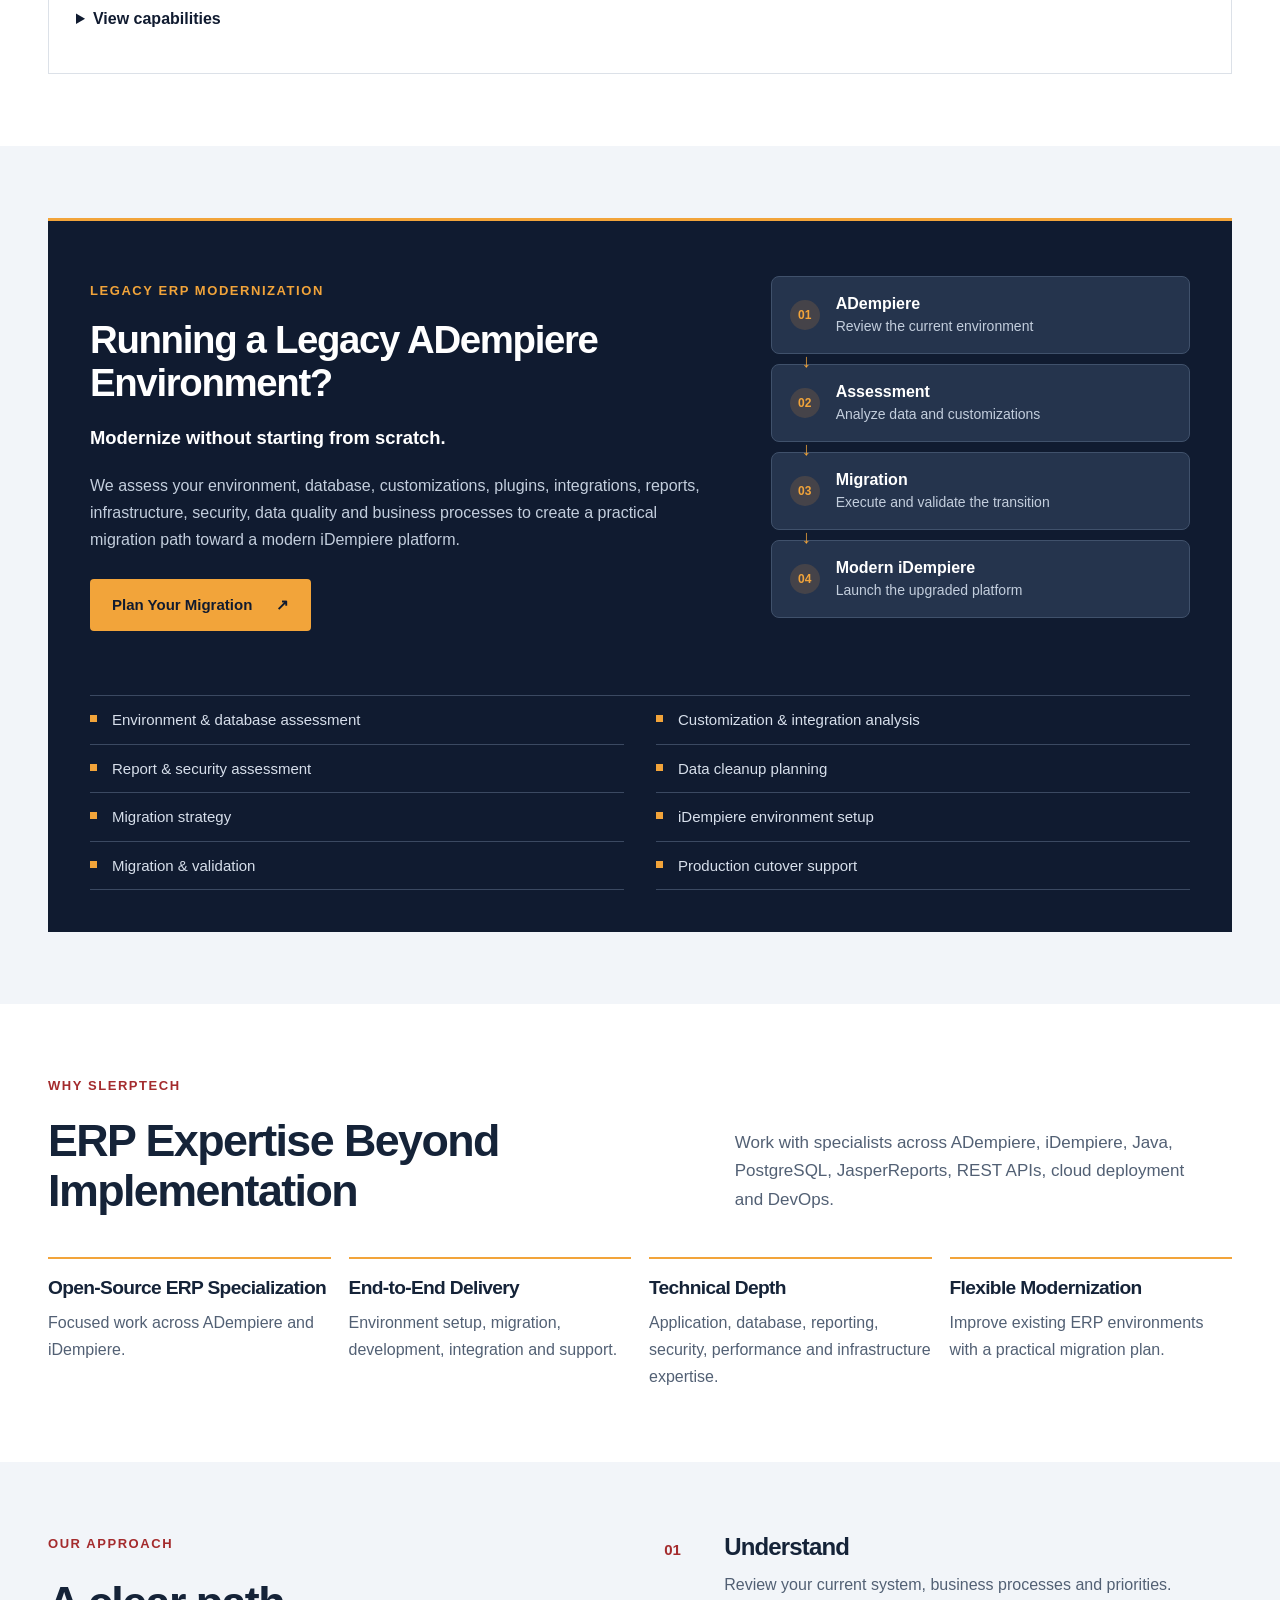
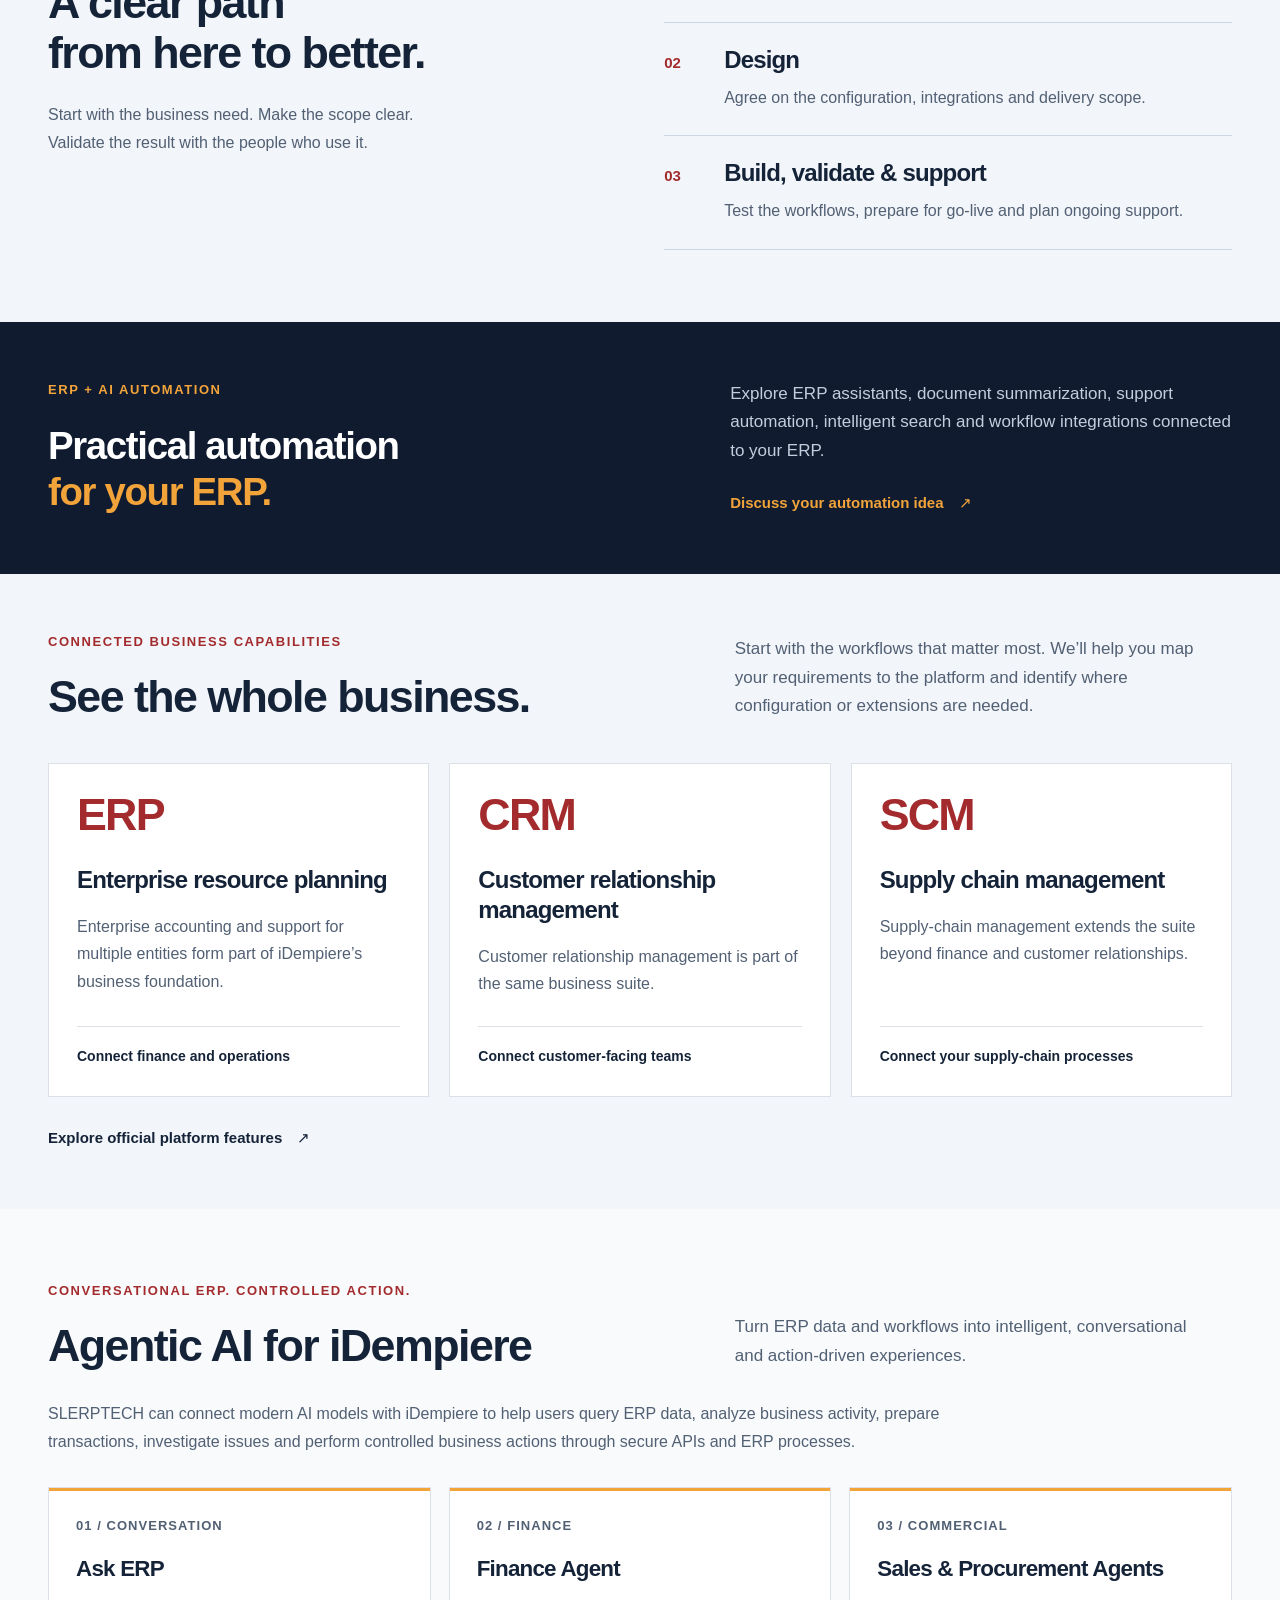
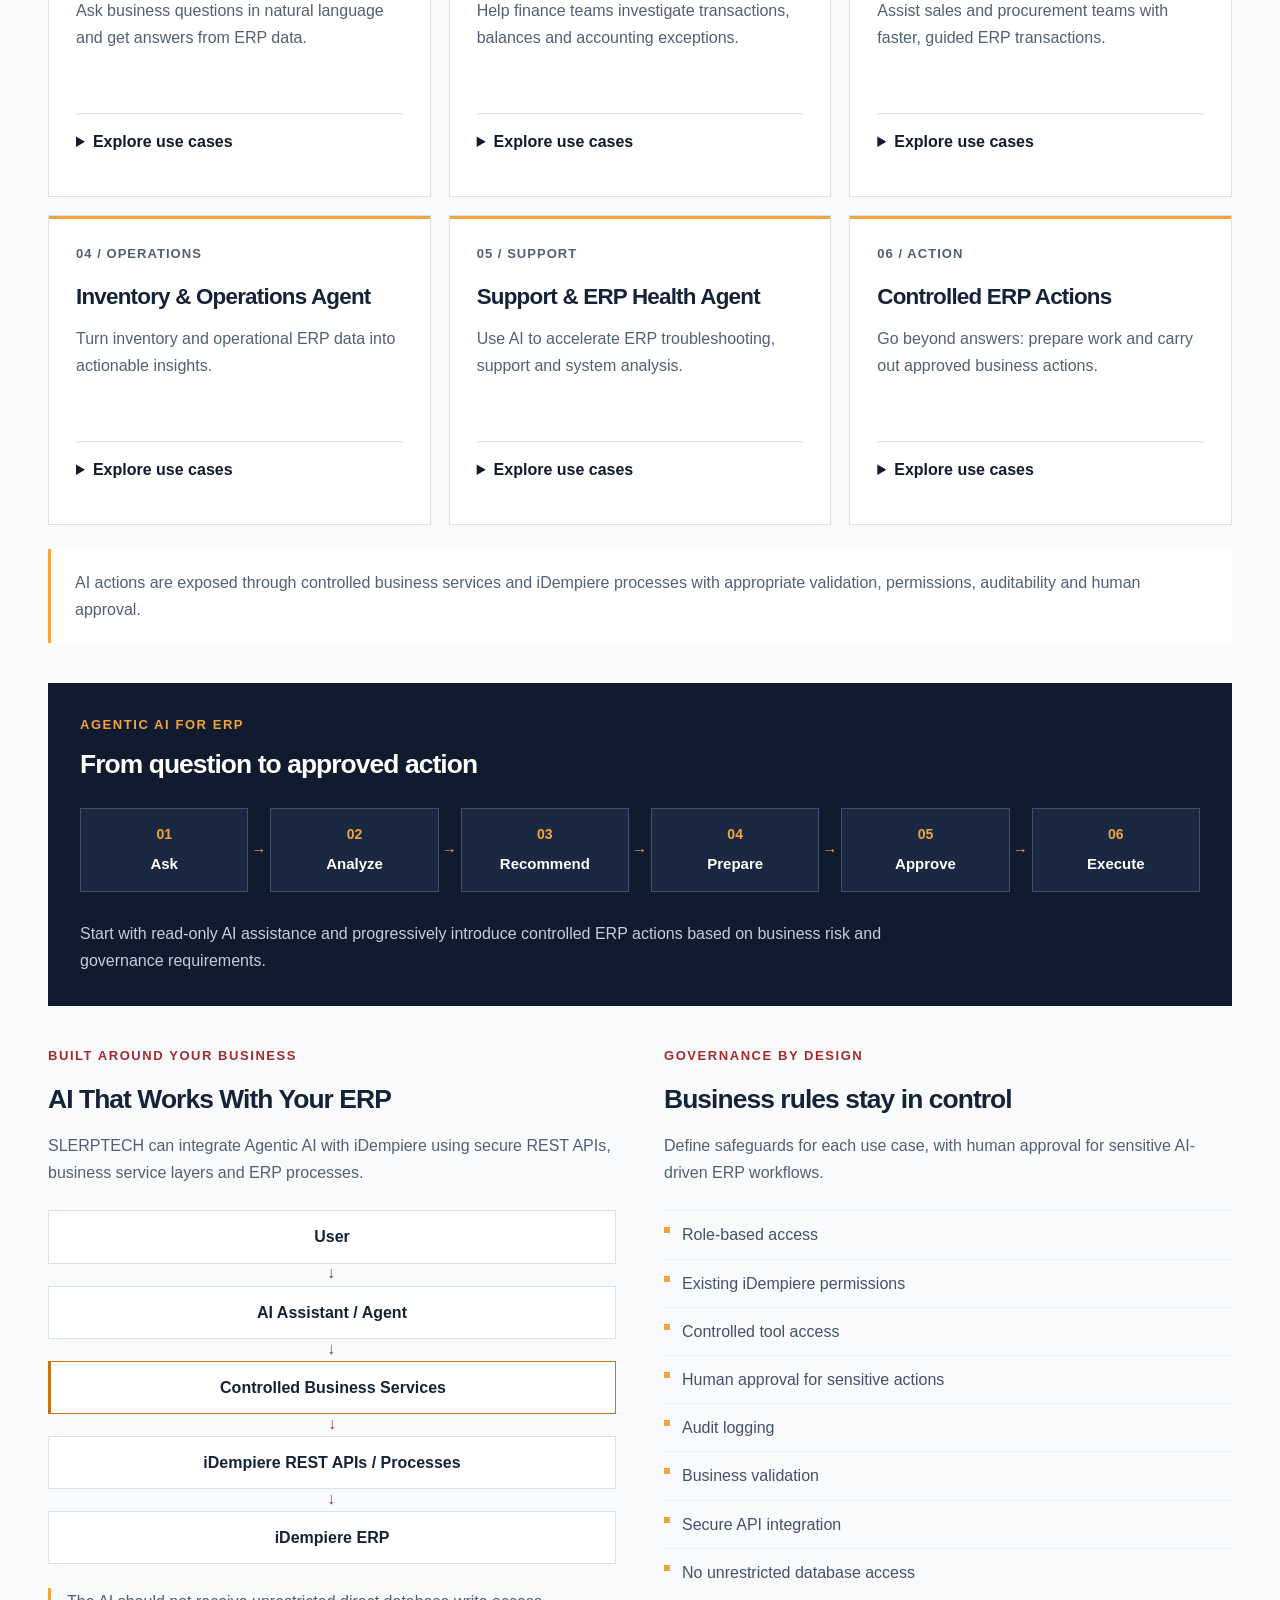
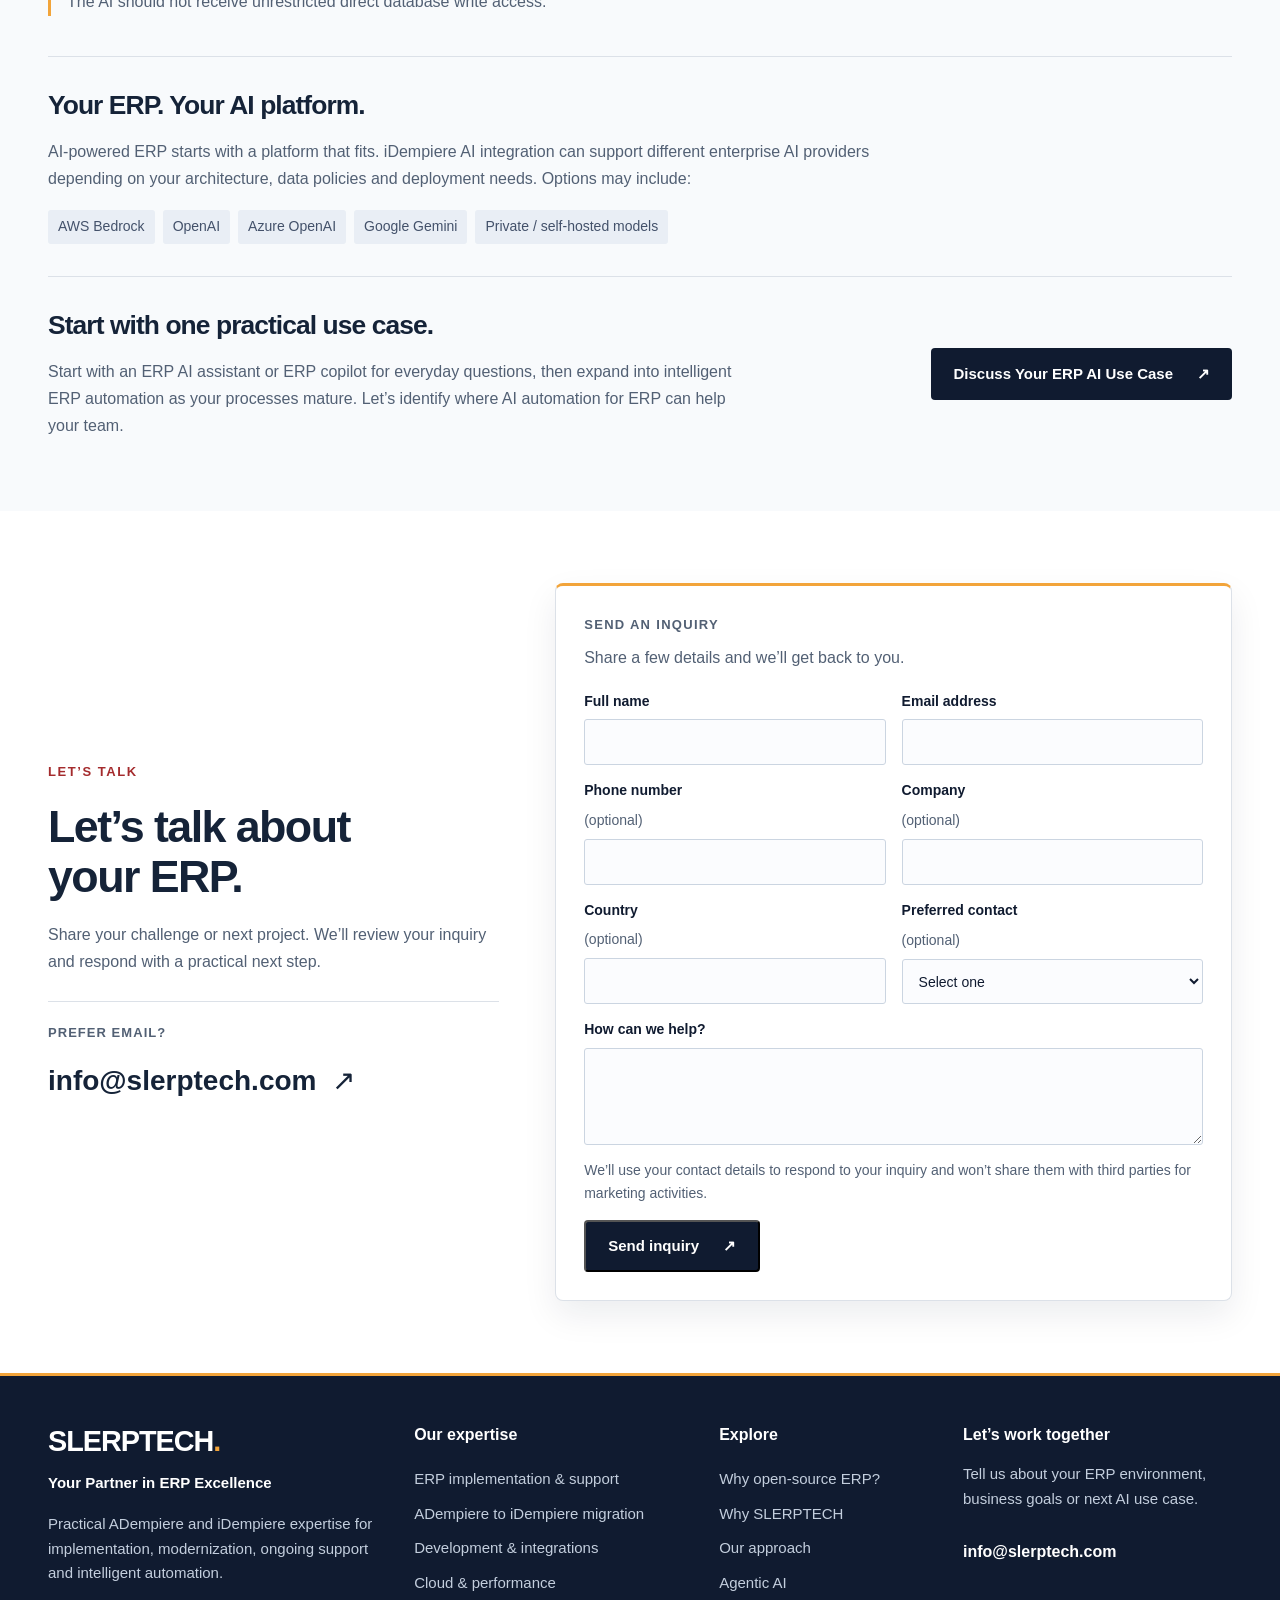
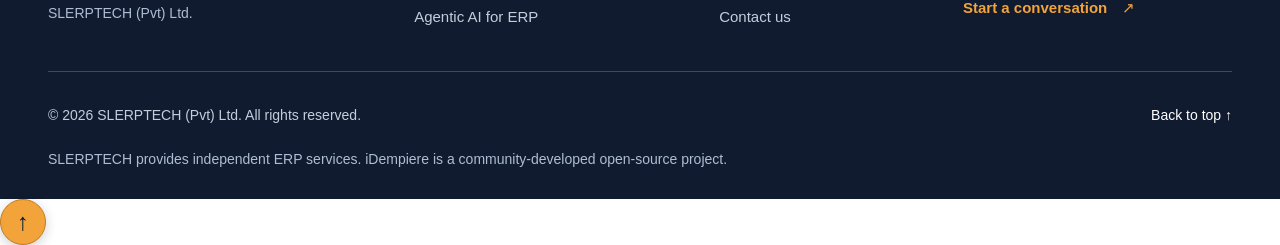
==== commit 0b5b9d43: "Publish refined back-to-top control" ====
--- a/index.html
+++ b/index.html
@@ -207,10 +207,7 @@
       <p class="footer-disclaimer">SLERPTECH provides independent ERP services. iDempiere is a community-developed open-source project.</p>
     </div>
   </footer>
-  <div class="scroll-controls" role="group" aria-label="Page navigation">
-    <a href="#page-top" class="scroll-button" aria-label="Back to top" title="Back to top"><span aria-hidden="true">↑</span></a>
-    <a href="#page-bottom" class="scroll-button" aria-label="Go to bottom" title="Go to bottom"><span aria-hidden="true">↓</span></a>
-  </div>
+  <a href="#page-top" class="scroll-button" aria-label="Back to top" title="Back to top"><span aria-hidden="true">↑</span></a>
   <script>document.getElementById('year').textContent = new Date().getFullYear();
     const inquiryForm = document.getElementById('inquiry-form');
     const inquiryStatus = document.getElementById('inquiry-status');
